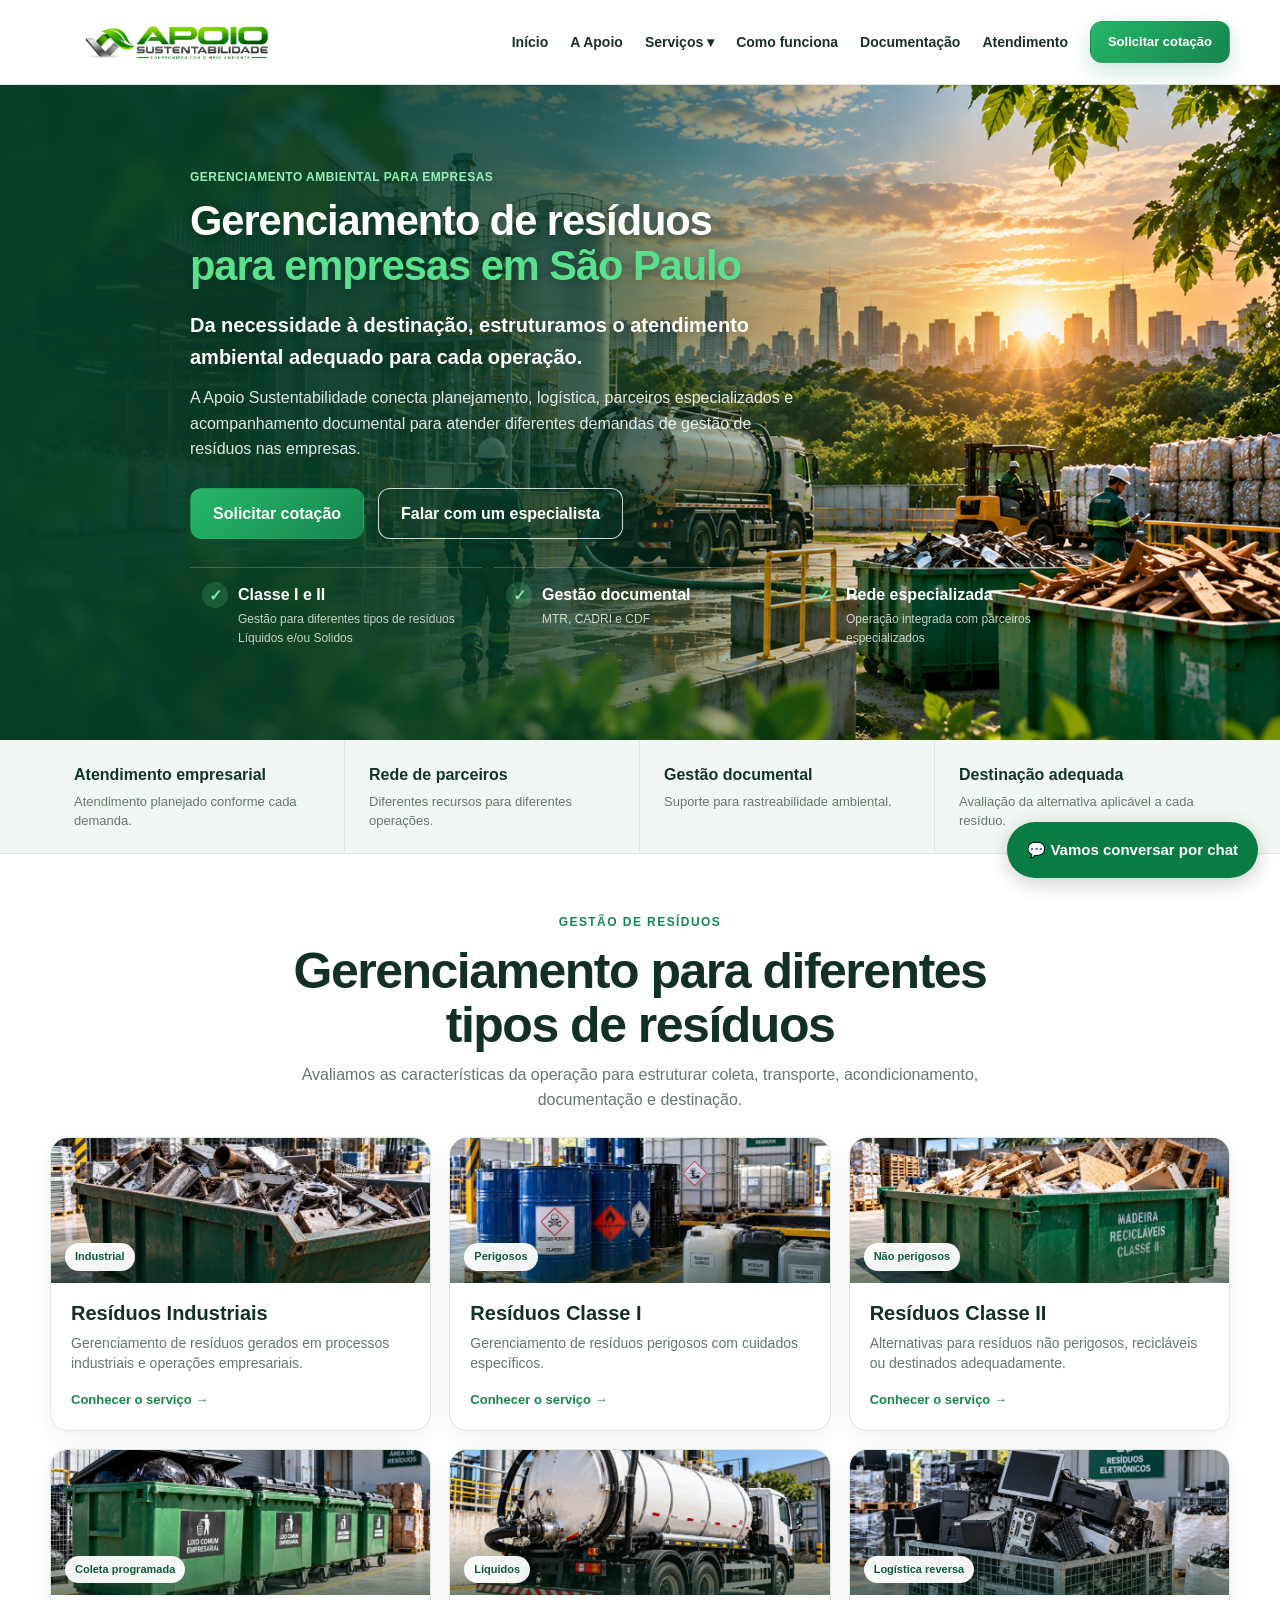
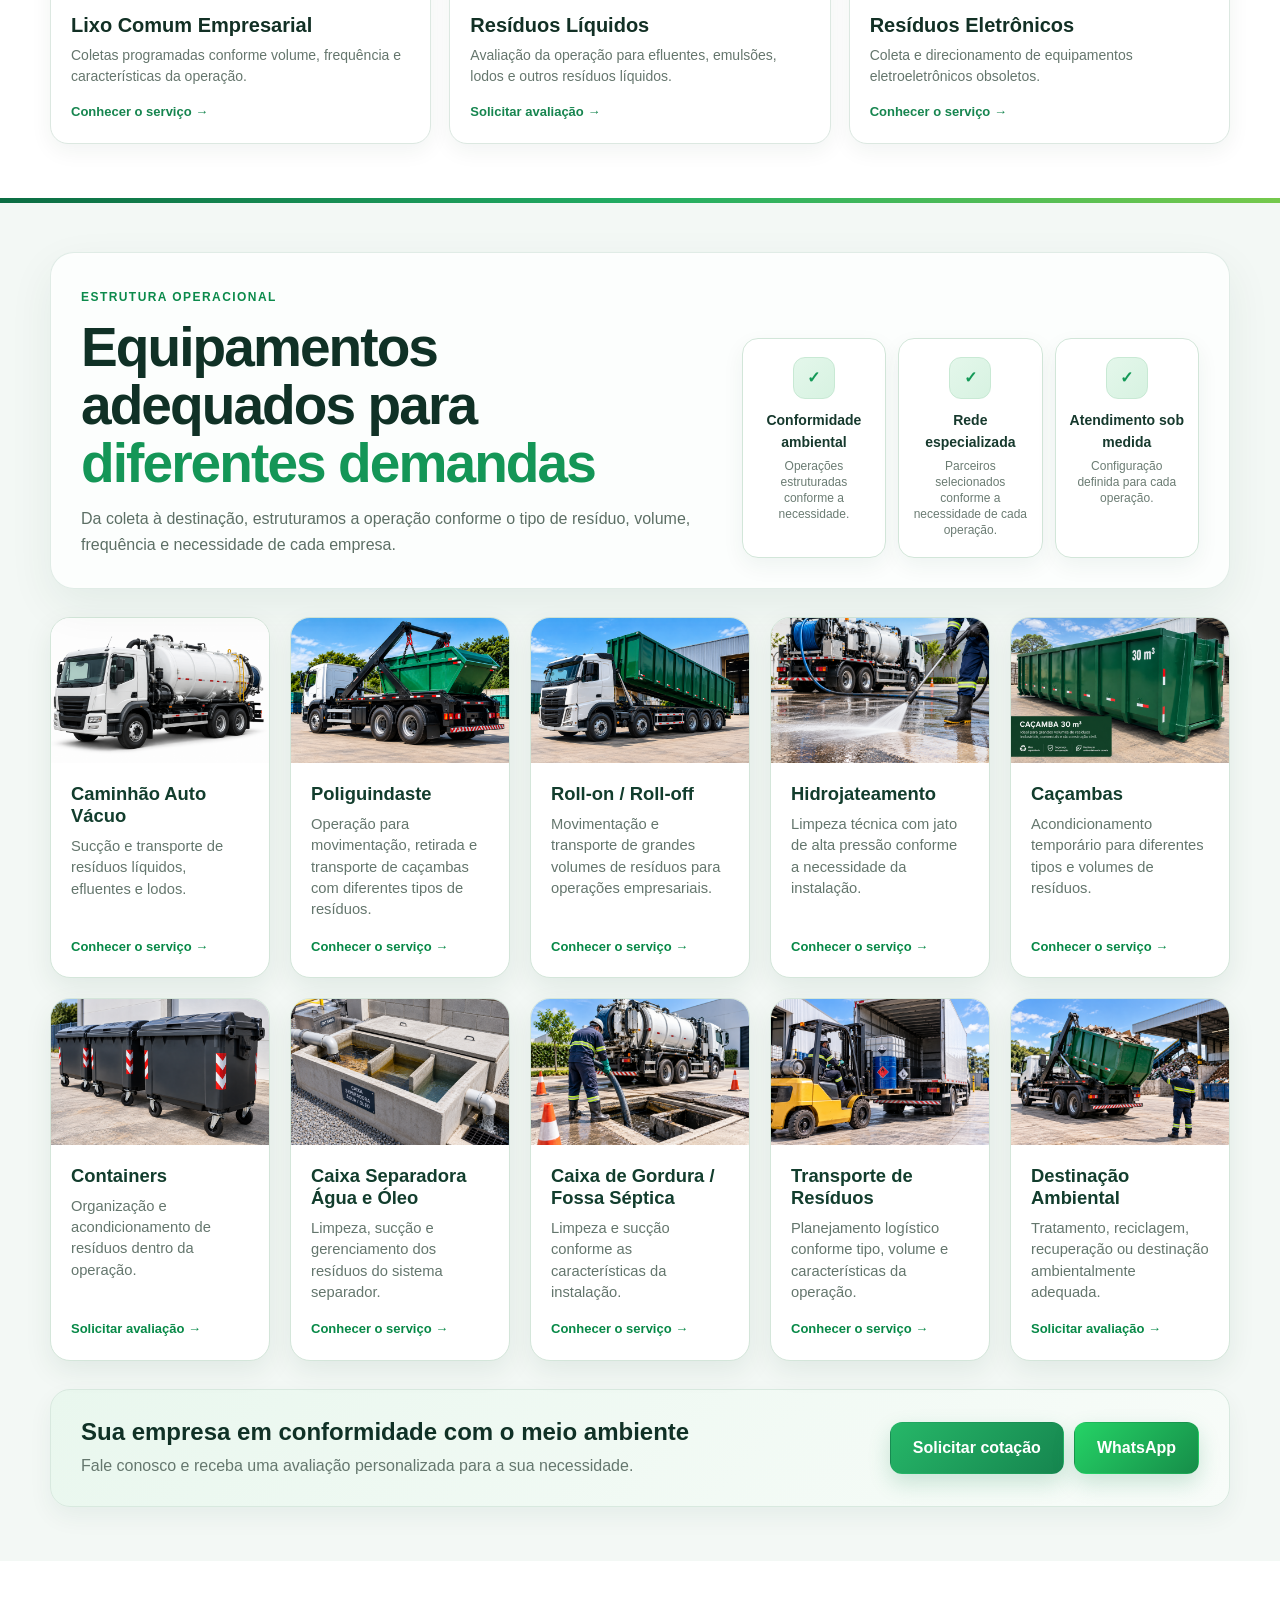
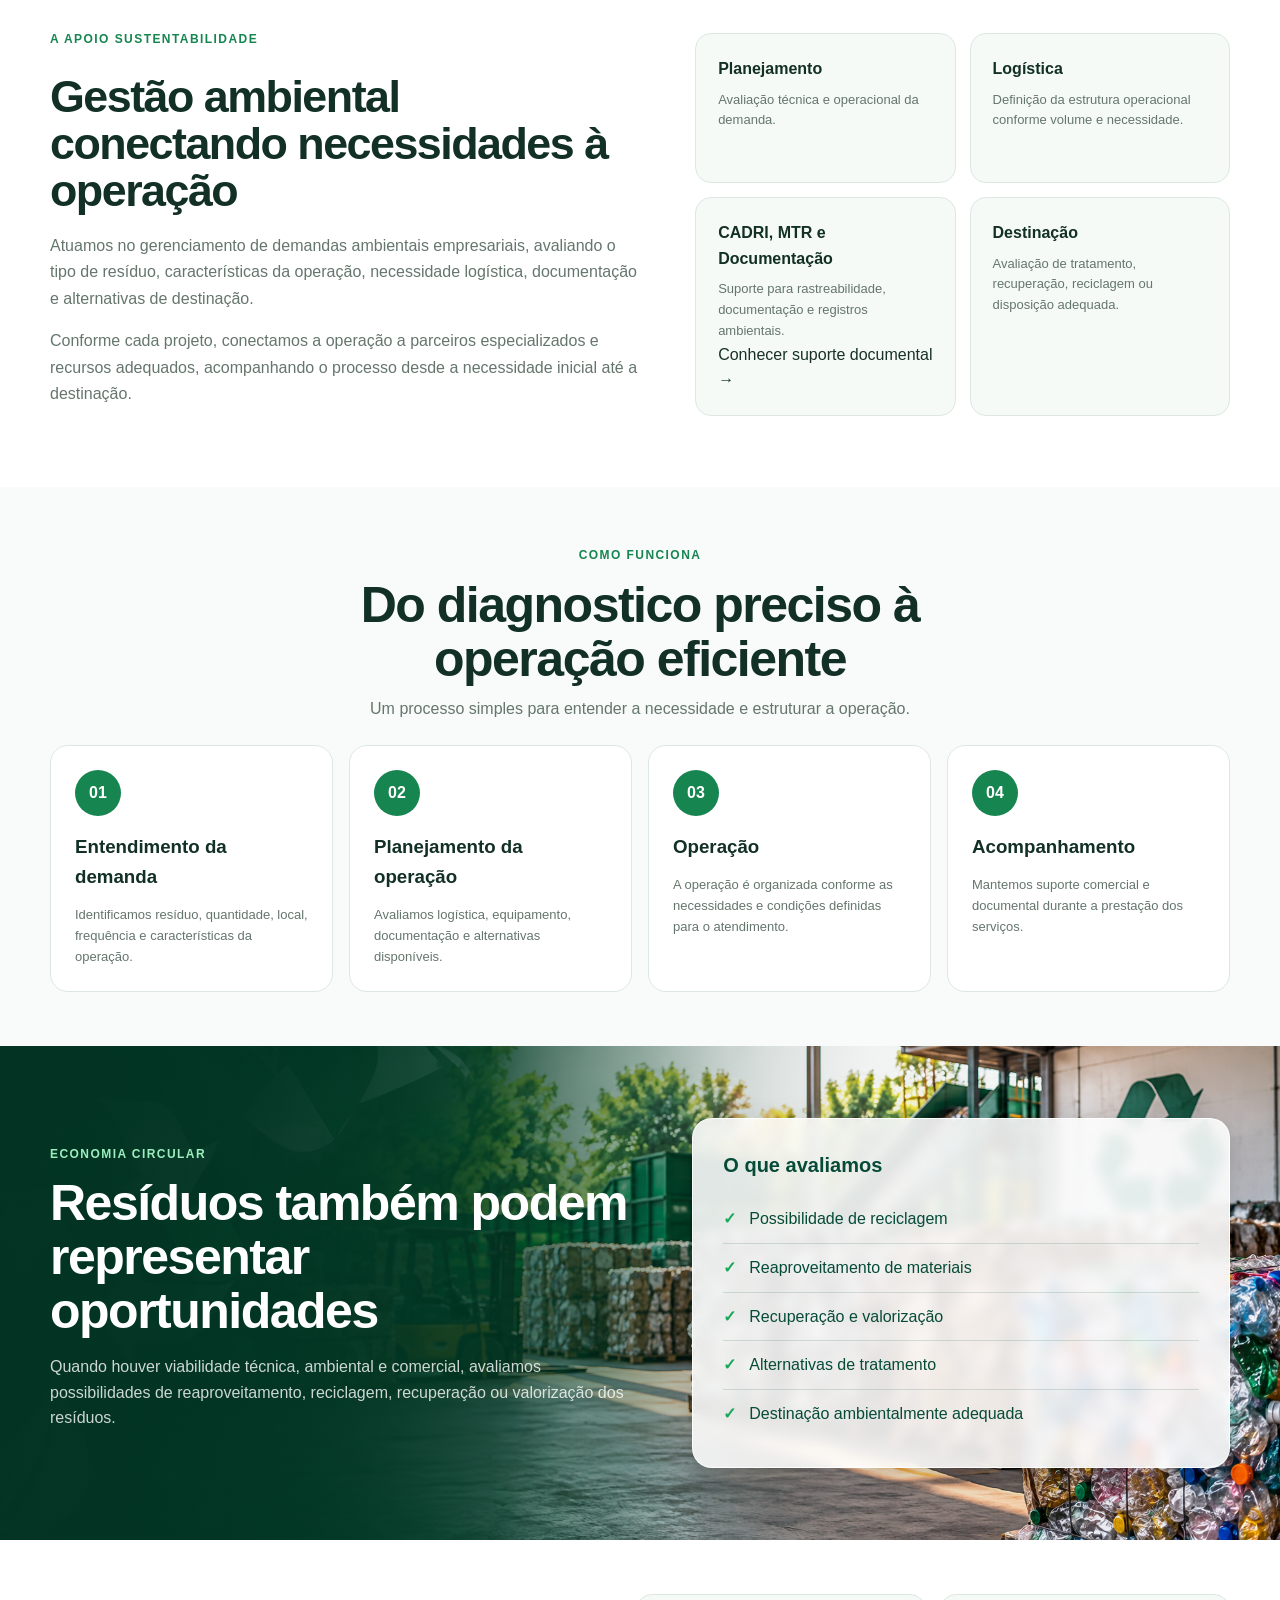
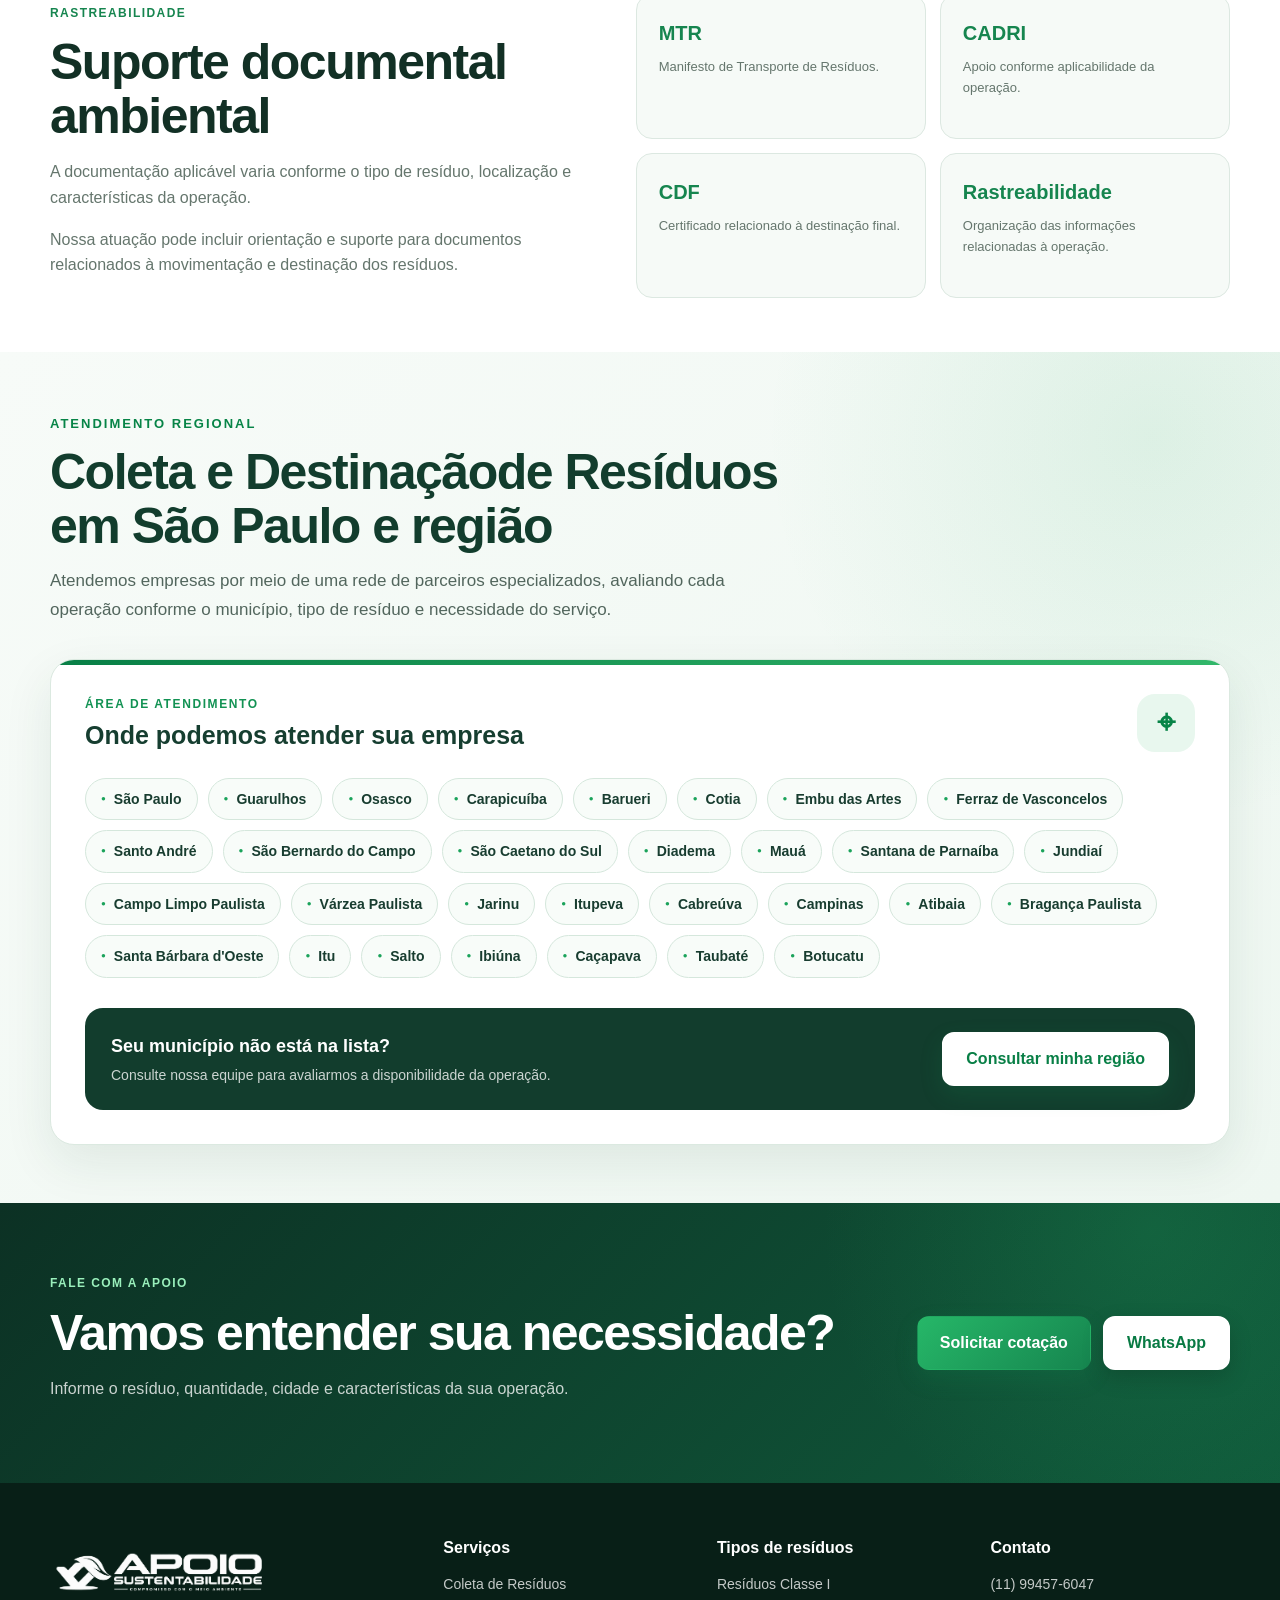
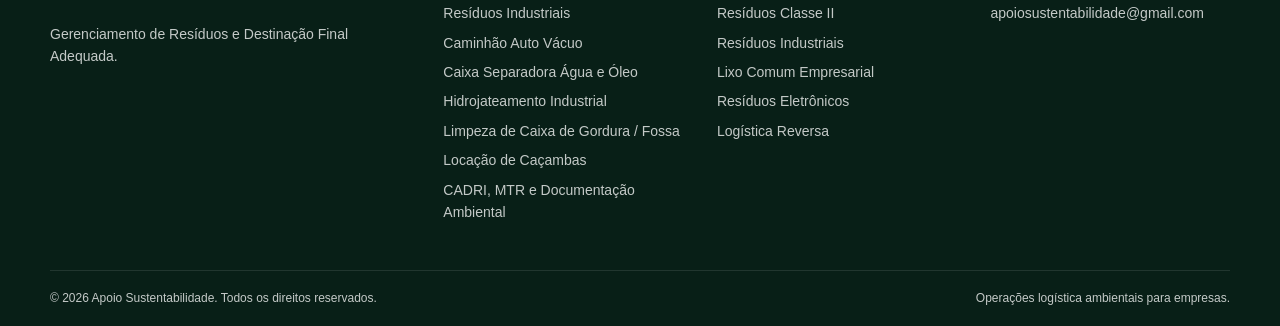
==== index.html @ 9ee4db84 "Update index.html" ====
<!DOCTYPE html>
<html lang="pt-BR">
<head>
  <meta charset="UTF-8">

  <meta
    name="viewport"
    content="width=device-width, initial-scale=1.0"
  >

  <title>
    Gerenciamento de Resíduos em São Paulo | Apoio Sustentabilidade
  </title>

 <meta
  name="description"
  content="Gerenciamento, coleta e transporte de resíduos para empresas em São Paulo e região, incluindo resíduos Classe I e II e serviços de gestão ambiental."
>

  <link
    rel="canonical"
    href="https://www.apoiosustentabilidade.com.br/"
  >

  <link
    rel="icon"
    type="image/svg+xml"
    href="favicon.svg"
  >

  <link
    rel="stylesheet"
    href="styles.css?v=20260921-2"
  >

  <script type="application/ld+json">
  {
    "@context": "https://schema.org",
    "@type": "ProfessionalService",
    "name": "Apoio Sustentabilidade",
    "url": "https://www.apoiosustentabilidade.com.br/",
    "logo": "https://www.apoiosustentabilidade.com.br/logo-apoio.png",
    "image": "https://www.apoiosustentabilidade.com.br/logo-apoio.png",
    "telephone": "+55-11-99457-6047",
    "email": "apoiosustentabilidade@gmail.com",
    "areaServed": [
      "São Paulo",
      "Guarulhos",
      "Osasco",
      "Carapicuíba",
      "Barueri",
      "Santo André",
      "São Bernardo do Campo",
      "São Caetano do Sul",
      "Diadema",
      "Mauá",
      "Jundiaí",
      "Campo Limpo Paulista",
      "Várzea Paulista"
    ],
    "description": "Serviços de gerenciamento de resíduos, coleta, transporte, tratamento, destinação e suporte documental ambiental para empresas."
  }
  </script>

</head>

<body id="top">

<header class="header">

  <div class="container nav-wrap">

    <a
      href="#top"
      class="brand"
      aria-label="Apoio Sustentabilidade"
    >
      <img
        src="logo-apoio.png"
        alt="Apoio Sustentabilidade"
        class="brand-logo"
      >
    </a>

    <button
      class="menu-toggle"
      type="button"
      aria-label="Abrir menu"
    >
      ☰
    </button>

    <nav class="nav">

      <a href="#top">
        Início
      </a>

      <a href="#apoio">
        A Apoio
      </a>

    <div class="nav-dropdown">
 <a href="javascript:void(0)" class="nav-dropdown-toggle">
  Serviços ▾
  </a>

  <div class="nav-dropdown-menu">
    <a href="coleta-de-residuos.html">Coleta de Resíduos</a>
    <a href="residuos-classe-1.html">Resíduos Classe I</a>
    <a href="residuos-classe-2.html">Resíduos Classe II</a>
    <a href="residuos-industriais.html">Resíduos Industriais</a>
    <a href="caminhao-auto-vacuo.html">Caminhão Auto Vácuo</a>
    <a href="hidrojateamento-industrial.html">Hidrojateamento</a>
    <a href="limpeza-caixa-separadora-agua-oleo.html">Caixa Separadora Água/Óleo</a>
    <a href="limpeza-caixa-gordura-fossa.html">Caixa de Gordura e Fossa Séptica</a>
    <a href="coleta-lixo-comum-empresas.html">Lixo Comum Empresarial</a>
    <a href="coleta-residuos-eletronicos.html">Resíduos Eletrônicos</a>
<a href="logistica-reversa-sp.html">Logística Reversa</a>
<a href="locacao-cacambas-residuos.html">Caçambas para Resíduos</a>
    <a href="cadri-mtr-documentacao-ambiental.html">CADRI, MTR e Documentação</a>
  </div>
</div>

      <a href="#como-funciona">
        Como funciona
      </a>

      <a href="#documentacao">
        Documentação
      </a>

      <a href="#atendimento">
        Atendimento
      </a>

      <a
       href="solicitar-cotacao.html"
        class="btn btn-sm"
      >
        Solicitar cotação
      </a>

    </nav>

  </div>

</header>


<!-- ======================================================
     HERO
     ====================================================== -->

<section class="hero hero-v2">

 <div class="container hero-grid hero-grid-full">

    <div class="hero-copy hero-copy-v2">

      <span class="eyebrow hero-eyebrow">
        Gerenciamento ambiental para empresas
      </span>

      <h1>
  Gerenciamento de resíduos
  <strong>
    para empresas em São Paulo
  </strong>
</h1>

      <p class="hero-lead">
        Da necessidade à destinação, estruturamos o atendimento
ambiental adequado para cada operação.
      </p>

      <p class="hero-description">
        A Apoio Sustentabilidade conecta planejamento,
logística, parceiros especializados e acompanhamento
documental para atender diferentes demandas de
gestão de resíduos nas empresas.
      </p>

      <div class="hero-actions">

        <a
          href="solicitar-cotacao.html"
          class="btn"
        >
          Solicitar cotação
        </a>

        <a
          href="https://wa.me/5511994576047"
          target="_blank"
          rel="noopener noreferrer"
          class="btn btn-outline"
        >
          Falar com um especialista
        </a>

      </div>

      <div class="hero-features">

        <div class="hero-feature">

          <span class="feature-icon">
            ✓
          </span>

          <div>
            <strong>
              Classe I e II
            </strong>

            <small>
              Gestão para diferentes tipos de resíduos Líquidos e/ou Solidos
            </small>
          </div>

        </div>

        <div class="hero-feature">

          <span class="feature-icon">
            ✓
          </span>

          <div>
            <strong>
              Gestão documental
            </strong>

            <small>
              MTR, CADRI e CDF
            </small>
          </div>

        </div>

        <div class="hero-feature">

          <span class="feature-icon">
            ✓
          </span>

          <div>
            <strong>
              Rede especializada
            </strong>

            <small>
              Operação integrada com parceiros especializados
            </small>
          </div>

        </div>

      </div>

    </div>

      
  </div>

</section>


<!-- ======================================================
     CONFIANÇA
     ====================================================== -->

<section class="trust-strip">

  <div class="container trust-grid">

    <div class="trust-item">

      <strong>
        Atendimento empresarial
      </strong>

      <span>
        Atendimento planejado conforme cada demanda.
      </span>

    </div>

    <div class="trust-item">

      <strong>
        Rede de parceiros
      </strong>

      <span>
        Diferentes recursos para diferentes operações.
      </span>

    </div>

    <div class="trust-item">

      <strong>
        Gestão documental
      </strong>

      <span>
        Suporte para rastreabilidade ambiental.
      </span>

    </div>

    <div class="trust-item">

      <strong>
        Destinação adequada
      </strong>

      <span>
        Avaliação da alternativa aplicável a cada resíduo.
      </span>

    </div>

  </div>

</section>


<!-- ======================================================
     SOLUÇÕES POR RESÍDUO
     ====================================================== -->

<section
  class="section"
  id="solucoes"
>

  <div class="container">

    <div class="section-heading section-heading-center">

      <span class="eyebrow">
        Gestão de resíduos
      </span>

      <h2>
        Gerenciamento para diferentes tipos de resíduos
      </h2>

      <p>
        Avaliamos as características da operação para
        estruturar coleta, transporte, acondicionamento,
        documentação e destinação.
      </p>

    </div>


    <div class="service-photo-grid">

      <a
        href="residuos-industriais.html"
        class="service-photo-card"
      >

        <div class="service-photo">

          <img
            src="img-residuos-industriais.png"
            alt="Gerenciamento de resíduos industriais"
            loading="lazy"
          >

          <span class="service-photo-tag">
            Industrial
          </span>

        </div>

        <div class="service-photo-content">

          <h3>
            Resíduos Industriais
          </h3>

          <p>
            Gerenciamento de resíduos gerados em processos
            industriais e operações empresariais.
          </p>

          <span class="card-link">
            Conhecer o serviço →
          </span>

        </div>

      </a>


      <a
        href="residuos-classe-1.html"
        class="service-photo-card"
      >

        <div class="service-photo">

          <img
            src="img-residuos-classe-1.png"
            alt="Resíduos Classe I"
            loading="lazy"
          >

          <span class="service-photo-tag">
            Perigosos
          </span>

        </div>

        <div class="service-photo-content">

          <h3>
            Resíduos Classe I
          </h3>

          <p>
            Gerenciamento de resíduos perigosos com cuidados específicos.
          </p>

          <span class="card-link">
            Conhecer o serviço →
          </span>

        </div>

      </a>


      <a
        href="residuos-classe-2.html"
        class="service-photo-card"
      >

        <div class="service-photo">

          <img
            src="img-residuos-classe-2.png"
            alt="Resíduos Classe II"
            loading="lazy"
          >

          <span class="service-photo-tag">
            Não perigosos
          </span>

        </div>

        <div class="service-photo-content">

          <h3>
            Resíduos Classe II
          </h3>

          <p>
            Alternativas para resíduos não perigosos,
            recicláveis ou destinados adequadamente.
          </p>

          <span class="card-link">
            Conhecer o serviço →
          </span>

        </div>

      </a>


      <a
        href="coleta-lixo-comum-empresas.html"
        class="service-photo-card"
      >

        <div class="service-photo">

          <img
            src="img-lixo-comum.png"
            alt="Coleta de lixo comum empresarial"
            loading="lazy"
          >

          <span class="service-photo-tag">
            Coleta programada
          </span>

        </div>

        <div class="service-photo-content">

          <h3>
            Lixo Comum Empresarial
          </h3>

          <p>
            Coletas programadas conforme volume,
            frequência e características da operação.
          </p>

          <span class="card-link">
            Conhecer o serviço →
          </span>

        </div>

      </a>


      <a
        href="caminhao-auto-vacuo.html"
        class="service-photo-card"
      >

        <div class="service-photo">

          <img
            src="img-residuos-liquidos.png"
            alt="Gerenciamento de resíduos líquidos"
            loading="lazy"
          >

          <span class="service-photo-tag">
            Líquidos
          </span>

        </div>

        <div class="service-photo-content">

          <h3>
            Resíduos Líquidos
          </h3>

          <p>
           Avaliação da operação para efluentes,
emulsões, lodos e outros resíduos líquidos.
          </p>

          <span class="card-link">
            Solicitar avaliação →
          </span>

        </div>

      </a>


      <a
        href="coleta-residuos-eletronicos.html"
        class="service-photo-card"
      >

        <div class="service-photo">

          <img
  src="img-residuos-eletronicos.png"
  alt="Coleta de resíduos eletrônicos"
  loading="lazy"
          >

          <span class="service-photo-tag">
            Logística reversa
          </span>

        </div>

        <div class="service-photo-content">

          <h3>
            Resíduos Eletrônicos
          </h3>

          <p>
            Coleta e direcionamento de equipamentos
            eletroeletrônicos obsoletos.
          </p>

          <span class="card-link">
            Conhecer o serviço →
          </span>

        </div>

      </a>

    </div>

  </div>

</section>


<!-- ======================================================
     EQUIPAMENTOS E SOLUÇÕES
     ====================================================== -->

<section
  class="section equipment-solutions"
  id="operacao"
>

  <div class="container">

    <div class="equipment-heading">

      <div>

        <span class="eyebrow">
          Estrutura operacional
        </span>

        <h2>
  Equipamentos adequados para
  <strong>
    diferentes demandas
  </strong>
</h2>

        <p>
          Da coleta à destinação, estruturamos a operação
          conforme o tipo de resíduo, volume, frequência
          e necessidade de cada empresa.
        </p>

      </div>


      <div class="equipment-benefits">

        <div class="equipment-benefit">

          <span>✓</span>

          <div>
            <strong>
              Conformidade ambiental
            </strong>

            <small>
              Operações estruturadas conforme a necessidade.
            </small>
          </div>

        </div>

        <div class="equipment-benefit">

          <span>✓</span>

          <div>
            <strong>
              Rede especializada
            </strong>

            <small>
              Parceiros selecionados conforme a necessidade de cada operação.
            </small>
          </div>

        </div>

        <div class="equipment-benefit">

          <span>✓</span>

          <div>
            <strong>
              Atendimento sob medida
            </strong>

            <small>
              Configuração definida para cada operação.
            </small>
          </div>

        </div>

      </div>

    </div>


    <div class="equipment-grid">


      <!-- AUTO VÁCUO -->

      <a
        href="caminhao-auto-vacuo.html"
        class="equipment-card"
      >

        <div class="equipment-image">

          <img
            src="img-auto-vacuo.png"
            alt="Caminhão auto vácuo"
            loading="lazy"
          >

        </div>

        <div class="equipment-content">

          <h3>
            Caminhão Auto Vácuo
          </h3>

          <p>
            Sucção e transporte de resíduos líquidos,
            efluentes e lodos.
          </p>

          <span>
            Conhecer o serviço →
          </span>

        </div>

      </a>

      <!-- POLIGUINDASTE -->

<a
  href="locacao-cacambas-residuos.html"
  class="equipment-card"
>
  <div class="equipment-image">

    <img
      src="img-poliguindaste.png"
      alt="Caminhão poliguindaste para transporte e movimentação de caçambas"
      loading="lazy"
    >

  </div>

  <div class="equipment-content">

    <h3>
      Poliguindaste
    </h3>

    <p>
      Operação para movimentação, retirada e transporte de caçambas com diferentes tipos de resíduos.
    </p>

    <span>
      Conhecer o serviço →
    </span>

  </div>

</a>


<!-- ROLL-ON / ROLL-OFF -->

<a
  href="locacao-cacambas-residuos.html"
  class="equipment-card"
>
  <div class="equipment-image">

    <img
      src="img-roll-on-roll-off.png"
      alt="Caminhão Roll-on Roll-off para transporte de grandes volumes de resíduos"
      loading="lazy"
    >

  </div>

  <div class="equipment-content">

    <h3>
      Roll-on / Roll-off
    </h3>

    <p>
      Movimentação e transporte de grandes volumes de resíduos para operações empresariais.
    </p>

    <span>
      Conhecer o serviço →
    </span>

  </div>

</a>


      <!-- HIDROJATEAMENTO -->

      <a
        href="hidrojateamento-industrial.html"
        class="equipment-card"
      >

        <div class="equipment-image">

          <img
            src="img-hidrojateamento.png"
            alt="Serviço de hidrojateamento industrial"
            loading="lazy"
          >

        </div>

        <div class="equipment-content">

          <h3>
            Hidrojateamento
          </h3>

          <p>
            Limpeza técnica com jato de alta pressão
            conforme a necessidade da instalação.
          </p>

          <span>
            Conhecer o serviço →
          </span>

        </div>

      </a>


      <!-- CAÇAMBAS -->

      <a
        href="locacao-cacambas-residuos.html"
        class="equipment-card"
      >

        <div class="equipment-image">

          <img
            src="img-cacamba-30m3.png"
            alt="Caçamba Roll-on Roll-off de 30 m³ para acondicionamento de resíduos"
            loading="lazy"
          >

        </div>

        <div class="equipment-content">

          <h3>
            Caçambas
          </h3>

          <p>
            Acondicionamento temporário para diferentes
            tipos e volumes de resíduos.
          </p>

          <span>
            Conhecer o serviço →
          </span>

        </div>

      </a>


      <!-- CONTAINERS -->

      <a
        href="coleta-lixo-comum-empresas.html"
        class="equipment-card"
      >

        <div class="equipment-image">

          <img
            src="img-containers.png"
            alt="Containers para resíduos empresariais"
            loading="lazy"
          >

        </div>

        <div class="equipment-content">

          <h3>
            Containers
          </h3>

          <p>
            Organização e acondicionamento de resíduos
            dentro da operação.
          </p>

          <span>
            Solicitar avaliação →
          </span>

        </div>

      </a>


      <!-- CAIXA SEPARADORA -->

      <a
        href="limpeza-caixa-separadora-agua-oleo.html"
        class="equipment-card"
      >

        <div class="equipment-image">

          <img
            src="img-caixa-separadora.png"
            alt="Caixa separadora de água e óleo"
            loading="lazy"
          >

        </div>

        <div class="equipment-content">

          <h3>
            Caixa Separadora Água e Óleo
          </h3>

          <p>
            Limpeza, sucção e gerenciamento dos resíduos
            do sistema separador.
          </p>

          <span>
            Conhecer o serviço →
          </span>

        </div>

      </a>


      <!-- CAIXA DE GORDURA -->

      <a
        href="limpeza-caixa-gordura-fossa.html"
        class="equipment-card"
      >

        <div class="equipment-image">

          <img
            src="img-caixa-gordura.png"
            alt="Limpeza de caixa de gordura"
            loading="lazy"
          >

        </div>

        <div class="equipment-content">

          <h3>
            Caixa de Gordura / Fossa Séptica
          </h3>

          <p>
            Limpeza e sucção conforme as características
            da instalação.
          </p>

          <span>
            Conhecer o serviço →
          </span>

        </div>

      </a>


      <!-- TRANSPORTE -->

      <a
        href="coleta-de-residuos.html"
        class="equipment-card"
      >

        <div class="equipment-image">

          <img
            src="img-transporte-residuos.png?v=20260916-1"
            alt="Transporte de resíduos"
            loading="lazy"
          >

        </div>

        <div class="equipment-content">

          <h3>
            Transporte de Resíduos
          </h3>

          <p>
            Planejamento logístico conforme tipo,
            volume e características da operação.
          </p>

          <span>
            Conhecer o serviço →
          </span>

        </div>

      </a>


      <!-- DESTINAÇÃO -->

      <a
        href="cadri-mtr-documentacao-ambiental.html"
        class="equipment-card"
      >

        <div class="equipment-image">

          <img
            src="img-destinacao-ambiental.png?v=20260916-1"
            alt="Destinação ambiental de resíduos"
            loading="lazy"
          >

        </div>

        <div class="equipment-content">

          <h3>
            Destinação Ambiental
          </h3>

          <p>
            Tratamento, reciclagem, recuperação ou
            destinação ambientalmente adequada.
          </p>

          <span>
            Solicitar avaliação →
          </span>

        </div>

      </a>

    </div>


    <div class="equipment-cta">

      <div>

        <strong>
          Sua empresa em conformidade com o meio ambiente
        </strong>

        <p>
          Fale conosco e receba uma avaliação personalizada
          para a sua necessidade.
        </p>

      </div>

      <div class="equipment-cta-actions">

        <a
         href="solicitar-cotacao.html"
          class="btn"
        >
          Solicitar cotação
        </a>

        <a
          href="https://wa.me/5511994576047"
          target="_blank"
          rel="noopener noreferrer"
          class="btn btn-whatsapp"
        >
          WhatsApp
        </a>

      </div>

    </div>

  </div>

</section>


<!-- ======================================================
     A APOIO
     ====================================================== -->

<section
  class="section"
  id="apoio"
>

  <div class="container about-grid">

    <div class="about-content">

      <span class="eyebrow">
        A Apoio Sustentabilidade
      </span>

      <h2>
        Gestão ambiental conectando necessidades à operação
      </h2>

      <p>
        Atuamos no gerenciamento de demandas ambientais
        empresariais, avaliando o tipo de resíduo,
        características da operação, necessidade logística,
        documentação e alternativas de destinação.
      </p>

      <p>
        Conforme cada projeto, conectamos a operação a parceiros especializados e recursos adequados, acompanhando o processo desde a necessidade inicial até a destinação.
      </p>

    </div>


    <div class="about-panel">

      <div class="about-highlight">

        <strong>
          Planejamento
        </strong>

        <span>
          Avaliação técnica e operacional da demanda.
        </span>

      </div>

      <div class="about-highlight">

        <strong>
          Logística
        </strong>

        <span>
          Definição da estrutura operacional conforme volume e necessidade.
        </span>

      </div>

    <div class="about-highlight">
  <strong>
    CADRI, MTR e Documentação
  </strong>

  <span>
    Suporte para rastreabilidade, documentação e registros ambientais.
  </span>

  <a href="cadri-mtr-documentacao-ambiental.html">
    Conhecer suporte documental →
  </a>
</div>

      <div class="about-highlight">

        <strong>
          Destinação
        </strong>

        <span>
          Avaliação de tratamento, recuperação, reciclagem
          ou disposição adequada.
        </span>

      </div>

    </div>

  </div>

</section>


<!-- ======================================================
     COMO FUNCIONA
     ====================================================== -->

<section
  class="section process-section"
  id="como-funciona"
>

  <div class="container">

    <div class="section-heading section-heading-center">

      <span class="eyebrow">
        Como funciona
      </span>

      <h2>
        Do diagnostico preciso à operação eficiente
      </h2>

      <p>
        Um processo simples para entender a necessidade
        e estruturar a operação.
      </p>

    </div>


    <div class="process-grid">

      <div class="process-card">

        <span>
          01
        </span>

        <h3>
          Entendimento da demanda
        </h3>

        <p>
          Identificamos resíduo, quantidade, local,
          frequência e características da operação.
        </p>

      </div>

      <div class="process-card">

        <span>
          02
        </span>

        <h3>
          Planejamento da operação
        </h3>

        <p>
          Avaliamos logística, equipamento, documentação
          e alternativas disponíveis.
        </p>

      </div>

      <div class="process-card">

        <span>
          03
        </span>

        <h3>
          Operação
        </h3>

        <p>
          A operação é organizada conforme as necessidades
e condições definidas para o atendimento.
        </p>

      </div>

      <div class="process-card">

        <span>
          04
        </span>

        <h3>
          Acompanhamento
        </h3>

        <p>
          Mantemos suporte comercial e documental durante
          a prestação dos serviços.
        </p>

      </div>

    </div>

  </div>

</section>


<!-- ======================================================
     VALORIZAÇÃO
     ====================================================== -->

<section class="section-dark circular-section">

  <div class="container value-grid">

    <div class="value-content">

      <span class="eyebrow light">
        Economia circular
      </span>

      <h2>
        Resíduos também podem representar oportunidades
      </h2>

      <p>
        Quando houver viabilidade técnica, ambiental
        e comercial, avaliamos possibilidades de
        reaproveitamento, reciclagem, recuperação
        ou valorização dos resíduos.
      </p>

    </div>


    <div class="value-panel">

      <strong>
        O que avaliamos
      </strong>

      <ul class="check-list">

        <li>
          Possibilidade de reciclagem
        </li>

        <li>
          Reaproveitamento de materiais
        </li>

        <li>
          Recuperação e valorização
        </li>

        <li>
          Alternativas de tratamento
        </li>

        <li>
          Destinação ambientalmente adequada
        </li>

      </ul>

    </div>

  </div>

</section>


<!-- ======================================================
     DOCUMENTAÇÃO
     ====================================================== -->

<section
  class="section documentation-section"
  id="documentacao"
>

  <div class="container documentation-grid">

    <div>

      <span class="eyebrow">
        Rastreabilidade
      </span>

      <h2>
        Suporte documental ambiental
      </h2>

      <p>
        A documentação aplicável varia conforme o tipo
        de resíduo, localização e características
        da operação.
      </p>

      <p>
        Nossa atuação pode incluir orientação e suporte
        para documentos relacionados à movimentação
        e destinação dos resíduos.
      </p>

    </div>


    <div class="document-grid">

      <div class="document-card">

        <strong>
          MTR
        </strong>

        <span>
          Manifesto de Transporte de Resíduos.
        </span>

      </div>

      <div class="document-card">

        <strong>
          CADRI
        </strong>

        <span>
          Apoio conforme aplicabilidade da operação.
        </span>

      </div>

      <div class="document-card">

        <strong>
          CDF
        </strong>

        <span>
          Certificado relacionado à destinação final.
        </span>

      </div>

      <div class="document-card">

        <strong>
          Rastreabilidade
        </strong>

        <span>
          Organização das informações relacionadas
          à operação.
        </span>

      </div>

    </div>

  </div>

</section>


<!-- ======================================================
     REGIÕES
     ====================================================== -->

<section class="section regions-section regions-premium">
  <div class="container">

    <div class="regions-header">
      <span class="eyebrow">ATENDIMENTO REGIONAL</span>

      <h2>Coleta e Destinaçãode Resíduos em São Paulo e região</h2>

      <p>
        Atendemos empresas por meio de uma rede de parceiros especializados,
        avaliando cada operação conforme o município, tipo de resíduo e
        necessidade do serviço.
      </p>
    </div>

    <div class="regions-card">

      <div class="regions-card-top">
        <div>
          <span class="regions-label">ÁREA DE ATENDIMENTO</span>
          <h3>Onde podemos atender sua empresa</h3>
        </div>

        <div class="regions-icon" aria-hidden="true">⌖</div>
      </div>

      <div class="regions-list">
        <span>São Paulo</span>
        <span>Guarulhos</span>
        <span>Osasco</span>
        <span>Carapicuíba</span>
        <span>Barueri</span>
        <span>Cotia</span>
        <span>Embu das Artes</span>
        <span>Ferraz de Vasconcelos</span>

        <span>Santo André</span>
        <span>São Bernardo do Campo</span>
        <span>São Caetano do Sul</span>
        <span>Diadema</span>
        <span>Mauá</span>
        <span>Santana de Parnaíba</span>

        <span>Jundiaí</span>
        <span>Campo Limpo Paulista</span>
        <span>Várzea Paulista</span>
        <span>Jarinu</span>
        <span>Itupeva</span>
        <span>Cabreúva</span>

        <span>Campinas</span>
        <span>Atibaia</span>
        <span>Bragança Paulista</span>
        <span>Santa Bárbara d'Oeste</span>

        <span>Itu</span>
        <span>Salto</span>
        <span>Ibiúna</span>

        <span>Caçapava</span>
        <span>Taubaté</span>
        <span>Botucatu</span>
      </div>

      <div class="regions-action">
        <div>
          <strong>Seu município não está na lista?</strong>
          <p>Consulte nossa equipe para avaliarmos a disponibilidade da operação.</p>
        </div>

        <a
          class="btn btn-primary"
          href="https://wa.me/5511994576047?text=Ol%C3%A1%2C%20gostaria%20de%20consultar%20atendimento%20na%20minha%20regi%C3%A3o."
          target="_blank"
          rel="noopener"
        >
          Consultar minha região
        </a>
      </div>

    </div>

  </div>
</section>

<!-- ======================================================
     CTA FINAL
     ====================================================== -->

<section
  class="final-cta"
  id="atendimento"
>

  <div class="container final-cta-box">

    <div>

      <span class="eyebrow light">
        Fale com a Apoio
      </span>

      <h2>
        Vamos entender sua necessidade?
      </h2>

      <p>
        Informe o resíduo, quantidade, cidade e
        características da sua operação.
      </p>

    </div>


    <div class="final-cta-actions">

      <a
        href="solicitar-cotacao.html"
        class="btn"
      >
        Solicitar cotação
      </a>

      <a
        href="https://wa.me/5511994576047"
        target="_blank"
        rel="noopener noreferrer"
        class="btn btn-outline"
      >
        WhatsApp
      </a>

    </div>

  </div>

</section>


<!-- ======================================================
     FOOTER
     ====================================================== -->

<footer class="footer">

  <div class="container footer-grid">

    <div>

      <img
        src="logo-apoio.png"
        alt="Apoio Sustentabilidade"
        class="footer-logo"
      >

      <p>
        Gerenciamento de Resíduos e Destinação Final Adequada.
      </p>

    </div>


    <div>

      <strong>
        Serviços
      </strong>

      <a href="coleta-de-residuos.html">
        Coleta de Resíduos
      </a>

      <a href="residuos-industriais.html">
        Resíduos Industriais
      </a>

      <a href="caminhao-auto-vacuo.html">
        Caminhão Auto Vácuo
      </a>

      <a href="limpeza-caixa-separadora-agua-oleo.html">
        Caixa Separadora Água e Óleo
      </a>

        <a href="hidrojateamento-industrial.html">
  Hidrojateamento Industrial
</a>

<a href="limpeza-caixa-gordura-fossa.html">
  Limpeza de Caixa de Gordura / Fossa
</a>

<a href="locacao-cacambas-residuos.html">
  Locação de Caçambas
</a>

<a href="cadri-mtr-documentacao-ambiental.html">
  CADRI, MTR e Documentação Ambiental
</a>  
      
    </div>


    <div>

      <strong>
  Tipos de resíduos
</strong>

<a href="residuos-classe-1.html">
  Resíduos Classe I
  </a>

<a href="residuos-classe-2.html">
  Resíduos Classe II
</a>

<a href="residuos-industriais.html">
  Resíduos Industriais
</a>

<a href="coleta-lixo-comum-empresas.html">
  Lixo Comum Empresarial
</a>

<a href="coleta-residuos-eletronicos.html">
  Resíduos Eletrônicos
</a>

      <a href="logistica-reversa-sp.html">
  Logística Reversa
</a>


   </div>

<div>

      <strong>
        Contato
      </strong>

      <a href="tel:+5511994576047">
        (11) 99457-6047
      </a>

      <a href="mailto:apoiosustentabilidade@gmail.com">
        apoiosustentabilidade@gmail.com
      </a>

    </div>

  </div>


  <div class="container footer-bottom">

    <span>
      © <span id="ano"></span> Apoio Sustentabilidade.
      Todos os direitos reservados.
    </span>

    <span>
      Operações logística ambientais para empresas.
    </span>

  </div>

</footer>


<!-- CHAT APOIO SUSTENTABILIDADE -->
<style>
 #apoio-chat-button {
  position: fixed;
  right: 22px;
  bottom: 22px;
  z-index: 9998;
  width: auto;
  max-width: calc(100vw - 44px);
  height: 56px;
  padding: 0 20px;
  border: 0;
  border-radius: 30px;
  background: #087c42;
  color: white;
  font-size: 15px;
  font-weight: 700;
  font-family: Arial, sans-serif;
  white-space: nowrap;
  cursor: pointer;
  box-shadow: 0 5px 20px #0003;
}

  #apoio-chat-panel {
    position: fixed;
    right: 22px;
    bottom: 98px;
    z-index: 9999;
    width: min(360px, calc(100vw - 32px));
    height: min(490px, calc(100dvh - 120px));
    display: none;
    flex-direction: column;
    overflow: hidden;
    border-radius: 18px;
    background: white;
    box-shadow: 0 8px 35px #0004;
    font-family: Arial, sans-serif;
  }

  #apoio-chat-panel.open { display: flex; }

  .apoio-chat-header {
    background: #07552b;
    color: white;
    padding: 17px;
    display: flex;
    justify-content: space-between;
    align-items: center;
  }

  .apoio-chat-header button {
    border: 0;
    background: transparent;
    color: white;
    font-size: 24px;
    cursor: pointer;
  }

  .apoio-chat-content {
    flex: 1;
    overflow-y: auto;
    padding: 16px;
    background: #f3f8f5;
  }

  .apoio-chat-message {
    padding: 12px;
    border-radius: 12px;
    background: white;
    color: #183c2a;
    margin-bottom: 15px;
    line-height: 1.5;
    font-size: 14px;
  }

  .apoio-chat-content label {
    display: block;
    margin: 12px 0 5px;
    font-size: 13px;
    font-weight: bold;
    color: #183c2a;
  }

  .apoio-chat-content input,
  .apoio-chat-content select,
  .apoio-chat-content textarea {
    width: 100%;
    box-sizing: border-box;
    padding: 11px;
    border: 1px solid #cbd9d0;
    border-radius: 8px;
    background: white;
    color: #183c2a;
    font: inherit;
    font-size: 14px;
  }

  .apoio-chat-content textarea {
    min-height: 75px;
    resize: vertical;
  }

  .apoio-chat-submit {
    width: 100%;
    margin-top: 15px;
    padding: 13px;
    background: #087c42;
    color: white;
    border: 0;
    border-radius: 9px;
    font-weight: bold;
    cursor: pointer;
  }

  @media (max-width: 480px) {
    #apoio-chat-panel {
      right: 16px;
      bottom: 90px;
    }
    #apoio-chat-button {
      right: 16px;
      bottom: 16px;
    }
  }
</style>

<button id="apoio-chat-button"
        type="button"
        aria-label="Abrir atendimento"
        aria-expanded="false"
        aria-controls="apoio-chat-panel">💬 Vamos conversar por chat</button>

<section id="apoio-chat-panel"
         role="dialog"
         aria-label="Atendimento Apoio Sustentabilidade">
  <div class="apoio-chat-header">
    <div>
      <strong>Apoio Sustentabilidade</strong>
      <div style="font-size:12px;margin-top:4px">
        Atendimento comercial
      </div>
    </div>
    <button type="button" id="apoio-chat-close"
            aria-label="Fechar atendimento">×</button>
  </div>

  <div class="apoio-chat-content">
    <div class="apoio-chat-message">
      Olá! Bem-vindo à Apoio Sustentabilidade.
      Como podemos ajudar sua empresa?
    </div>

    <form id="apoio-chat-form">
      <label for="apoio-chat-nome">Seu nome *</label>
      <input id="apoio-chat-nome" required>

      <label for="apoio-chat-empresa">Empresa *</label>
      <input id="apoio-chat-empresa" required>

      <label for="apoio-chat-servico">Serviço desejado *</label>
      <select id="apoio-chat-servico" required>
        <option value="">Selecione um serviço</option>
        <option>Coleta e transporte de resíduos</option>
        <option>Resíduos Classe I</option>
        <option>Resíduos Classe II</option>
        <option>Caminhão Auto Vácuo</option>
        <option>Hidrojateamento</option>
        <option>Caçambas e containers</option>
        <option>Limpeza de caixas separadoras</option>
        <option>Resíduos eletrônicos</option>
        <option>MTR, CADRI e documentação</option>
        <option>Outros serviços</option>
      </select>

      <label for="apoio-chat-mensagem">Sua necessidade *</label>
      <textarea id="apoio-chat-mensagem"
                required
                placeholder="Descreva o serviço e o município"></textarea>

      <button class="apoio-chat-submit" type="submit">
        Enviar pelo WhatsApp
      </button>
    </form>
  </div>
</section>

<script>
(function () {
  const button = document.getElementById("apoio-chat-button");
  const panel = document.getElementById("apoio-chat-panel");
  const close = document.getElementById("apoio-chat-close");
  const form = document.getElementById("apoio-chat-form");

  function toggleChat(open) {
    panel.classList.toggle("open", open);
    button.setAttribute("aria-expanded", String(open));
    if (open) {
      document.getElementById("apoio-chat-nome").focus();
    } else {
      button.focus();
    }
  }

  button.addEventListener("click", function () {
    toggleChat(!panel.classList.contains("open"));
  });

  close.addEventListener("click", function () {
    toggleChat(false);
  });

  document.addEventListener("keydown", function (event) {
    if (event.key === "Escape" && panel.classList.contains("open")) {
      toggleChat(false);
    }
  });

  form.addEventListener("submit", function (event) {
    event.preventDefault();

    if (!form.reportValidity()) return;

    const nome = document.getElementById("apoio-chat-nome").value.trim();
    const empresa = document.getElementById("apoio-chat-empresa").value.trim();
    const servico = document.getElementById("apoio-chat-servico").value;
    const mensagem = document.getElementById("apoio-chat-mensagem").value.trim();

    const texto =
      "Olá, Apoio Sustentabilidade! Solicito atendimento.\n\n" +
      "Nome: " + nome + "\n" +
      "Empresa: " + empresa + "\n" +
      "Serviço: " + servico + "\n" +
      "Necessidade: " + mensagem;

    window.open(
      "https://wa.me/5511994576047?text=" + encodeURIComponent(texto),
      "_blank",
      "noopener,noreferrer"
    );
  });
})();
</script>
<!-- FIM DO CHAT APOIO SUSTENTABILIDADE -->


<script src="script.js?v=20260909-1"></script>

</body>
</html>
---- styles.css ----
:root {
  --green: #16854f;
  --green-light: #26b768;
  --green-dark: #0c5b38;
  --green-soft: #eaf6ef;

  --dark: #102d22;
  --dark-2: #174635;

  --text: #173126;
  --muted: #65766d;
  --line: #dce8e1;

  --light: #f6faf7;
  --white: #ffffff;

  --shadow-sm: 0 8px 22px rgba(15, 53, 39, 0.08);
  --shadow-md: 0 16px 38px rgba(15, 53, 39, 0.12);
  --shadow-lg: 0 24px 60px rgba(15, 53, 39, 0.16);

  --radius: 18px;
}


/* =========================================================
   RESET
   ========================================================= */

* {
  box-sizing: border-box;
}

html {
  scroll-behavior: smooth;
  scroll-padding-top: 90px;
}

body {
  margin: 0;
  font-family: "Inter", Arial, sans-serif;
  color: var(--text);
  background: var(--white);
  line-height: 1.6;
}

img {
  display: block;
  max-width: 100%;
}

a {
  color: inherit;
  text-decoration: none;
}

button,
input,
select,
textarea {
  font: inherit;
}

.container {
  width: min(1180px, calc(100% - 32px));
  margin-inline: auto;
}


/* =========================================================
   CABEÇALHO
   ========================================================= */

.header {
  position: sticky;
  top: 0;
  z-index: 1000;
  background: rgba(255, 255, 255, 0.98);
  border-bottom: 1px solid var(--line);
  backdrop-filter: blur(10px);
}

.nav-wrap {
  min-height: 84px;
  display: flex;
  align-items: center;
  justify-content: space-between;
  flex-wrap: nowrap;
  gap: 14px;
}

.brand {
  display: flex;
  align-items: center;
  flex: 0 0 auto;
}

.brand-logo {
  width: 255px;
  max-height: 65px;
  object-fit: contain;
}

.nav {
  display: flex;
  align-items: center;
  gap: 22px;
  margin-left: auto;
  font-size: 14px;
  font-weight: 700;
}

.nav > a:not(.btn) {
  position: relative;
  padding: 30px 0;
}

.nav > a:not(.btn)::after {
  content: "";
  position: absolute;
  left: 0;
  bottom: 21px;
  width: 0;
  height: 2px;
  background: var(--green);
  transition: width 0.2s ease;
}

.nav > a:not(.btn):hover::after {
  width: 100%;
}

.menu-toggle {
  display: none;
  padding: 4px;
  border: 0;
  background: transparent;
  color: var(--dark);
  font-size: 28px;
  cursor: pointer;
}


/* =========================================================
   BOTÕES
   ========================================================= */

.btn {
  display: inline-flex;
  align-items: center;
  justify-content: center;

  min-height: 48px;
  padding: 12px 22px;

  border: 1px solid transparent;
  border-radius: 12px;

  background: linear-gradient(
    135deg,
    var(--green-light),
    var(--green)
  );

  color: var(--white);
  font-weight: 800;

  cursor: pointer;

  box-shadow: 0 9px 22px rgba(22, 133, 79, 0.2);

  transition:
    transform 0.2s ease,
    box-shadow 0.2s ease;
}

.btn:hover {
  transform: translateY(-2px);
  box-shadow: 0 14px 30px rgba(22, 133, 79, 0.27);
}

.btn-sm {
  min-height: 42px;
  padding: 10px 17px;
  font-size: 13px;
}

.btn-outline {
  background: transparent;
  color: var(--green);
  border-color: var(--green);
  box-shadow: none;
}

.btn-whatsapp {
  background: linear-gradient(135deg, #25d366, #168d49);
}

.btn-email {
  background: linear-gradient(135deg, #2879b7, #155b91);
}


/* =========================================================
   TEXTOS DE DESTAQUE
   ========================================================= */

.eyebrow {
  display: inline-block;
  margin-bottom: 12px;

  color: var(--green);

  font-size: 12px;
  font-weight: 800;
  letter-spacing: 0.12em;
  text-transform: uppercase;
}

.eyebrow.light {
  color: #9af0bc;
}


/* =========================================================
   HERO PADRÃO - PÁGINAS INTERNAS
   ========================================================= */

.hero {
  position: relative;
  overflow: hidden;

 padding: 24px 0;

  background:
    radial-gradient(
      circle at 84% 18%,
      rgba(38, 183, 104, 0.18),
      transparent 30%
    ),
    linear-gradient(
      125deg,
      #092c20 0%,
      #10563b 100%
    );

  color: var(--white);
}

.hero-grid {
  position: relative;
  z-index: 2;

  display: grid;
  grid-template-columns: 1.08fr 0.92fr;

  gap: 42px;
  align-items: start;
}

.hero-copy {
  max-width: 700px;
}

.hero h1 {
  margin: 0;

  font-size: clamp(42px, 4.8vw, 64px);
  font-weight: 800;
  line-height: 1.03;
  letter-spacing: -0.04em;

  color: var(--white);
}

.hero h1 strong {
  display: block;
  color: #79e6a3;
}

.hero-lead {
  margin: 20px 0 0;

  font-size: 20px;
  font-weight: 600;

  color: rgba(255, 255, 255, 0.95);
}

.hero-description {
  margin: 12px 0 0;
  color: rgba(255, 255, 255, 0.78);
}

.hero-actions {
  display: flex;
  flex-wrap: wrap;
  gap: 14px;

  margin-top: 26px;
}

.hero .btn-outline {
  color: var(--white);
  border-color: rgba(255, 255, 255, 0.76);
}

.hero-features {
  display: grid;
  grid-template-columns: repeat(3, 1fr);

  gap: 12px;

  margin-top: 28px;
}

.hero-feature {
  display: flex;
  gap: 10px;

  padding: 14px 12px;

  border-top: 1px solid rgba(255, 255, 255, 0.16);
}

.hero-feature strong,
.hero-feature small {
  display: block;
}

.hero-feature strong {
  color: var(--white);
}

.hero-feature small {
  margin-top: 2px;

  color: rgba(255, 255, 255, 0.7);

  font-size: 12px;
}

.feature-icon {
  width: 26px;
  height: 26px;

  flex: 0 0 26px;

  display: grid;
  place-items: center;

  border-radius: 50%;

  background: rgba(121, 230, 163, 0.18);
  color: #82e8a8;

  font-weight: 900;
}


/* =========================================================
   HOME - HERO NOVO CLARO COM FOTOGRAFIA
   ========================================================= */

.hero.hero-v2 {
  position: relative;

  padding: 24px 0;

  background:
  linear-gradient(
    90deg,
    rgba(5, 58, 39, 0.88) 0%,
    rgba(5, 58, 39, 0.80) 25%,
    rgba(5, 58, 39, 0.60) 42%,
    rgba(5, 58, 39, 0.22) 58%,
    rgba(5, 58, 39, 0.00) 72%
  ),
  url("/banner-home-apoio.png") center center / cover no-repeat;

color: #ffffff;

  }


/* camada clara SOMENTE no lado do texto */

.hero.hero-v2::before {
  content: "";

  position: absolute;
  inset: 0;

  z-index: 0;

  pointer-events: none;

  background:
    linear-gradient(
      90deg,
      rgba(255, 255, 255, 0.98) 0%,
      rgba(255, 255, 255, 0.94) 22%,
      rgba(255, 255, 255, 0.86) 37%,
      rgba(255, 255, 255, 0.58) 50%,
      rgba(255, 255, 255, 0.18) 62%,
      rgba(255, 255, 255, 0.00) 74%
    );
}

.hero.hero-v2 .hero-grid {
  position: relative;
  z-index: 2;
}

.hero-copy-v2 {
  padding-top: 22px;
}

.hero.hero-v2 .hero-eyebrow {
  color: #087c43;
}

.hero.hero-v2 h1 {
  color: #102d22;
  text-shadow: none;
}

.hero.hero-v2 h1 strong {
  color: #1fb867;
}

.hero.hero-v2 .hero-lead {
  color: #18382c;
  text-shadow: none;
}

.hero.hero-v2 .hero-description {
  color: #4c6357;
  text-shadow: none;
}

.hero.hero-v2 .hero-feature {
  border-top-color: rgba(22, 133, 79, 0.2);
}

.hero.hero-v2 .hero-feature strong {
  color: #173126;
}

.hero.hero-v2 .hero-feature small {
  color: #5e7468;
}

.hero.hero-v2 .feature-icon {
  background: rgba(31, 184, 103, 0.12);
  color: #16854f;
}

.hero.hero-v2 .btn-outline {
  background: rgba(255, 255, 255, 0.88);
  color: var(--green);
  border-color: var(--green);
}


/* =========================================================
   FORMULÁRIO
   ========================================================= */

.quote-card {
  background: rgba(255, 255, 255, 0.98);
  color: var(--text);

  border: 1px solid rgba(220, 232, 225, 0.95);
  border-radius: 22px;

  box-shadow: var(--shadow-lg);
}

.quote-card-v2 {
  padding: 18px 22px;
}

.quote-card .eyebrow {
  color: var(--green);
}

.quote-card h2 {
  margin: 0;

  color: #102d22;

  font-size: 29px;
  line-height: 1.15;
  letter-spacing: -0.02em;
}

.quote-intro {
  margin: 7px 0 12px;

  color: var(--muted);
  font-size: 14px;
}

.quote-card form {
  display: grid;
 gap: 8px;
}

.form-grid {
  display: grid;
  grid-template-columns: repeat(2, 1fr);

  gap: 8px;
}

.form-field {
  display: grid;
  gap: 6px;
}

.form-field label {
  color: #152f24;

  font-size: 13px;
  font-weight: 700;
}

.form-field label span {
  color: #cf3028;
}

.form-field label small {
  margin-left: 4px;

  color: var(--muted);

  font-size: 11px;
  font-weight: 500;
}

.form-field input,
.form-field select,
.form-field textarea {
  width: 100%;

  padding: 10px 12px;

  border: 1px solid var(--line);
  border-radius: 10px;

  background: #fcfefd;
  color: var(--text);

  outline: none;

  transition:
    border-color 0.2s ease,
    box-shadow 0.2s ease;
}

.form-field input:focus,
.form-field select:focus,
.form-field textarea:focus {
  border-color: var(--green-light);

  box-shadow:
    0 0 0 3px rgba(38, 183, 104, 0.12);
}

.form-field textarea {
  min-height: 72px;
  resize: vertical;
}

.send-choice {
  padding: 8px 12px;

  border: 1px solid var(--line);
  border-radius: 12px;

  background: #f3f8f5;
}

.send-choice strong {
  display: block;

  color: #173126;
  font-size: 14px;
}

.send-choice p {
  margin: 3px 0 0;

  color: var(--muted);
  font-size: 12px;
}

.form-actions {
  display: grid;
  grid-template-columns: 1fr 1fr;

  gap: 10px;
}

.form-required {
  margin: 0;

  color: var(--muted);

  text-align: right;
  font-size: 11px;
}


/* =========================================================
   FAIXA DE CONFIANÇA
   ========================================================= */

.trust-strip {
  background: #f1f8f4;
  border-bottom: 1px solid var(--line);
}

.trust-grid {
  display: grid;
  grid-template-columns: repeat(4, 1fr);
}

.trust-item {
  padding: 22px 24px;

  border-right: 1px solid var(--line);
}

.trust-item:last-child {
  border-right: 0;
}

.trust-item strong,
.trust-item span {
  display: block;
}

.trust-item strong {
  margin-bottom: 5px;

  color: #123426;
}

.trust-item span {
  color: var(--muted);

  font-size: 13px;
  line-height: 1.45;
}


/* =========================================================
   SEÇÕES
   ========================================================= */

.section {
  padding: 72px 0;
}

.section-soft {
  background: #fbfdfb;
}

.section-dark {
  padding: 72px 0;

  background:
    radial-gradient(
      circle at 12% 0%,
      rgba(38, 183, 104, 0.14),
      transparent 30%
    ),
    linear-gradient(
      135deg,
      #0b3023,
      #174835
    );

  color: var(--white);
}

.section-heading {
  max-width: 780px;

  margin-bottom: 30px;
}

.section-heading-center {
  margin-inline: auto;
  text-align: center;
}

.section-heading h2,
.about-content h2,
.value-content h2,
.documentation-section h2,
.regions-section h2,
.final-cta h2 {
  margin: 0;

  color: #123025;

  font-size: clamp(34px, 4vw, 50px);
  line-height: 1.08;
  letter-spacing: -0.03em;
}

.section-dark .section-heading h2,
.section-dark .value-content h2,
.final-cta h2 {
  color: var(--white);
}

.section-heading p {
  margin: 14px 0 0;

  color: var(--muted);
}

.section-dark .section-heading p,
.section-dark .lead {
  color: rgba(255, 255, 255, 0.78);
}


/* =========================================================
   SERVIÇOS COM FOTOGRAFIAS
   ========================================================= */

.service-photo-grid {
  display: grid;
  grid-template-columns: repeat(3, 1fr);

  gap: 18px;
}

.service-photo-card {
  overflow: hidden;

  display: flex;
  flex-direction: column;

  border: 1px solid var(--line);
  border-radius: 18px;

  background: var(--white);

  box-shadow:
    0 7px 22px rgba(15, 53, 39, 0.06);

  transition:
    transform 0.2s ease,
    box-shadow 0.2s ease;
}

.service-photo-card:hover {
  transform: translateY(-4px);
  box-shadow: var(--shadow-md);
}

.service-photo {
  position: relative;

  height: 145px;

  overflow: hidden;

  background: #dfeae3;
}

.service-photo img {
  width: 100%;
  height: 145px;

  object-fit: cover;
  object-position: center;
}

.service-photo::after {
  content: "";

  position: absolute;
  left: 0;
  right: 0;
  bottom: 0;

  height: 42%;

  background:
    linear-gradient(
      to top,
      rgba(7, 42, 29, 0.54),
      transparent
    );
}

.service-photo-tag {
  position: absolute;
  left: 14px;
  bottom: 12px;

  z-index: 2;

  padding: 5px 10px;

  border-radius: 999px;

  background: rgba(255, 255, 255, 0.95);

  color: var(--green-dark);

  font-size: 11px;
  font-weight: 800;
}

.service-photo-content {
  display: flex;
  flex: 1;
  flex-direction: column;

  padding: 18px 20px 20px;
}

.service-photo-content h3 {
  margin: 0;

  color: #123025;

  font-size: 20px;
  line-height: 1.2;
}

.service-photo-content p {
  margin: 8px 0 0;

  color: var(--muted);

  font-size: 14px;
  line-height: 1.45;
}

.card-link {
  display: inline-block;

  margin-top: auto;
  padding-top: 16px;

  color: var(--green);

  font-size: 13px;
  font-weight: 800;
}


/* =========================================================
   SOLUÇÕES OPERACIONAIS
   ========================================================= */

.operation-grid {
  display: grid;
  grid-template-columns: repeat(4, 1fr);

  gap: 16px;
}

.operation-card {
  display: flex;
  flex-direction: column;

  min-height: 215px;

  padding: 22px;

  border: 1px solid rgba(255, 255, 255, 0.12);
  border-radius: 18px;

  background: rgba(255, 255, 255, 0.07);

  color: var(--white);

  transition:
    transform 0.2s ease,
    background 0.2s ease,
    border-color 0.2s ease;
}

.operation-card:hover {
  transform: translateY(-4px);

  background: rgba(255, 255, 255, 0.11);
  border-color: rgba(154, 240, 188, 0.35);
}

.operation-visual {
  width: 62px;
  height: 62px;

  display: grid;
  place-items: center;

  margin-bottom: 16px;

  border: 1px solid rgba(154, 240, 188, 0.24);
  border-radius: 16px;

  background: rgba(154, 240, 188, 0.1);

  color: #9af0bc;
}

.operation-visual svg {
  width: 40px;
  height: 40px;

  display: block;

  fill: none !important;
  stroke: currentColor !important;
}

.operation-visual svg * {
  fill: none !important;
  stroke: currentColor !important;
}

.operation-card strong {
  color: var(--white);

  font-size: 17px;
  line-height: 1.22;
}

.operation-card small {
  display: block;

  margin-top: 9px;

  color: rgba(255, 255, 255, 0.74);

  font-size: 13px;
  line-height: 1.45;
}

.operation-link {
  margin-top: auto;
  padding-top: 14px;

  color: #9af0bc;

  font-size: 12px;
  font-weight: 800;
}


/* =========================================================
   SOBRE
   ========================================================= */

.about-grid {
  display: grid;
  grid-template-columns: 1.05fr 0.95fr;

  gap: 48px;

  align-items: center;
}

.about-content p {
  color: var(--muted);
}

.about-panel {
  display: grid;
  grid-template-columns: repeat(2, 1fr);

  gap: 14px;
}

.about-highlight {
  min-height: 150px;

  padding: 22px;

  border: 1px solid var(--line);
  border-radius: 16px;

  background: var(--light);
}

.about-highlight strong,
.about-highlight span {
  display: block;
}

.about-highlight strong {
  margin-bottom: 8px;

  color: #123025;
}

.about-highlight span {
  color: var(--muted);
  font-size: 13px;
}


/* =========================================================
   PROCESSO
   ========================================================= */

.process-section {
  background: #f8fbf9;
}

.process-grid {
  display: grid;
  grid-template-columns: repeat(4, 1fr);

  gap: 16px;
}

.process-card {
  padding: 24px;

  border: 1px solid var(--line);
  border-radius: 18px;

  background: var(--white);
}

.process-card > span {
  width: 46px;
  height: 46px;

  display: inline-flex;
  align-items: center;
  justify-content: center;

  margin-bottom: 16px;

  border-radius: 50%;

  background: var(--green);
  color: var(--white);

  font-weight: 800;
}

.process-card h3 {
  margin: 0;

  color: #123025;
}

.process-card p {
  margin-bottom: 0;

  color: var(--muted);

  font-size: 13px;
}


/* =========================================================
   VALORIZAÇÃO
   ========================================================= */

.value-grid {
  display: grid;
  grid-template-columns: 1.05fr 0.95fr;

  gap: 48px;

  align-items: center;
}

.value-content p {
  color: rgba(255, 255, 255, 0.8);
}

.value-panel {
  padding: 30px;

  border: 1px solid rgba(255, 255, 255, 0.12);
  border-radius: 20px;

  background: rgba(255, 255, 255, 0.08);
}

.value-panel > strong {
  display: block;

  margin-bottom: 14px;

  color: var(--white);
  font-size: 20px;
}

.check-list {
  margin: 0;
  padding: 0;

  list-style: none;
}

.check-list li {
  position: relative;

  padding: 11px 0 11px 26px;

  border-bottom: 1px solid rgba(255, 255, 255, 0.1);
}

.check-list li:last-child {
  border-bottom: 0;
}

.check-list li::before {
  content: "✓";

  position: absolute;
  left: 0;

  color: #7de7a7;
  font-weight: 800;
}


/* =========================================================
   DOCUMENTAÇÃO
   ========================================================= */

.documentation-grid {
  display: grid;
  grid-template-columns: 0.95fr 1.05fr;

  gap: 48px;

  align-items: center;
}

.documentation-section p {
  color: var(--muted);
}

.document-grid {
  display: grid;
  grid-template-columns: repeat(2, 1fr);

  gap: 14px;
}

.document-card {
  min-height: 145px;

  padding: 22px;

  border: 1px solid var(--line);
  border-radius: 16px;

  background: var(--light);
}

.document-card strong,
.document-card span {
  display: block;
}

.document-card strong {
  margin-bottom: 8px;

  color: var(--green);

  font-size: 20px;
}

.document-card span {
  color: var(--muted);
  font-size: 13px;
}


/* =========================================================
   REGIÕES
   ========================================================= */

.regions-section {
  background: #f7faf8;
}

.regions-grid {
  display: grid;
  grid-template-columns: 0.9fr 1.1fr;

  gap: 46px;

  align-items: center;
}

.regions-section p {
  color: var(--muted);
}

.region-list {
  display: flex;
  flex-wrap: wrap;

  gap: 10px;
}

.region-list span {
  padding: 10px 14px;

  border: 1px solid var(--line);
  border-radius: 999px;

  background: var(--white);

  color: #173126;

  font-size: 13px;
  font-weight: 600;
}


/* =========================================================
   CTA FINAL
   ========================================================= */

.final-cta {
  padding: 66px 0;

  background:
    radial-gradient(
      circle at 90% 10%,
      rgba(38, 183, 104, 0.18),
      transparent 28%
    ),
    linear-gradient(
      135deg,
      #0c3124,
      #105a3b
    );

  color: var(--white);
}

.final-cta-box {
  display: grid;
  grid-template-columns: 1fr auto;

  gap: 30px;

  align-items: center;
}

.final-cta p {
  color: rgba(255, 255, 255, 0.78);
}

.final-cta-actions {
  display: flex;
  flex-wrap: wrap;

  gap: 12px;
}


/* =========================================================
   FOOTER
   ========================================================= */

.footer {
  padding: 52px 0 18px;

  background: #081f17;

  color: rgba(255, 255, 255, 0.76);
}

.footer-grid {
  display: grid;
  grid-template-columns: 1.5fr 1fr 1fr 1fr;

  gap: 34px;
}

.footer-logo {
  width: 220px;

  margin-bottom: 14px;

  filter: brightness(0) invert(1);
}

.footer p {
  max-width: 320px;

  font-size: 14px;
}

.footer strong {
  display: block;

  margin-bottom: 12px;

  color: var(--white);
}

.footer a {
  display: block;

  margin: 7px 0;

  font-size: 14px;
}

.footer a:hover {
  color: #8be9b0;
}

.footer-bottom {
  display: flex;
  justify-content: space-between;

  gap: 24px;

  margin-top: 40px;
  padding-top: 18px;

  border-top: 1px solid rgba(255, 255, 255, 0.1);

  font-size: 12px;
}


/* =========================================================
   WHATSAPP FLUTUANTE
   ========================================================= */

.whatsapp-float {
  position: fixed;
  right: 18px;
  bottom: 18px;

  z-index: 1200;

  display: inline-flex;
  align-items: center;
  justify-content: center;

  min-height: 50px;

  padding: 13px 18px;

  border-radius: 999px;

  background: #21bd5a;
  color: var(--white);

  font-size: 14px;
  font-weight: 800;

  box-shadow:
    0 12px 28px rgba(0, 0, 0, 0.22);
}


/* =========================================================
   COMPATIBILIDADE PÁGINAS INTERNAS
   ========================================================= */

.cards {
  display: grid;
  grid-template-columns: repeat(4, 1fr);

  gap: 18px;
}

.card {
  padding: 24px;

  border: 1px solid var(--line);
  border-radius: var(--radius);

  background: var(--white);

  box-shadow: var(--shadow-sm);
}

.card .icon {
  width: 50px;
  height: 50px;

  display: grid;
  place-items: center;

  margin-bottom: 16px;

  border-radius: 13px;

  background: var(--green-soft);
  color: var(--green);
}

.card h3 {
  margin: 0;
}

.card p {
  color: var(--muted);
}

.area-panel {
  padding: 28px;

  border: 1px solid var(--line);
  border-radius: 18px;

  background: var(--light);
}

.section-dark .area-panel {
  border-color: rgba(255, 255, 255, 0.12);
  background: rgba(255, 255, 255, 0.08);
}

.two-col {
  display: grid;
  grid-template-columns: 1fr 1fr;

  gap: 44px;

  align-items: center;
}

.cta {
  padding: 66px 0;

  background: var(--light);
}

.cta-box {
  display: grid;
  grid-template-columns: 1fr auto;

  gap: 30px;

  align-items: center;

  padding: 36px;

  border: 1px solid var(--line);
  border-radius: 20px;

  background: var(--white);

  box-shadow: var(--shadow-sm);
}

.contact-links {
  display: flex;
  flex-direction: column;

  gap: 10px;
}


/* =========================================================
   TABLET
   ========================================================= */

@media (max-width: 1080px) {

  .nav {
    gap: 14px;
    font-size: 13px;
  }

  .brand-logo {
    width: 220px;
  }

  .hero-grid,
  .about-grid,
  .value-grid,
  .documentation-grid,
  .regions-grid {
    grid-template-columns: 1fr;
  }

  .hero.hero-v2 {
    background-position: center center;
  }

  .hero.hero-v2::before {
    background:
      linear-gradient(
        90deg,
        rgba(255, 255, 255, 0.96) 0%,
        rgba(255, 255, 255, 0.90) 45%,
        rgba(255, 255, 255, 0.58) 68%,
        rgba(255, 255, 255, 0.15) 100%
      );
  }

  .quote-card-v2 {
    max-width: 760px;
  }

  .service-photo-grid {
    grid-template-columns: repeat(2, 1fr);
  }

  .operation-grid,
  .process-grid,
  .cards {
    grid-template-columns: repeat(2, 1fr);
  }

  .trust-grid {
    grid-template-columns: repeat(2, 1fr);
  }

  .footer-grid {
    grid-template-columns: repeat(2, 1fr);
  }

  .final-cta-box,
  .cta-box {
    grid-template-columns: 1fr;
  }
}


/* =========================================================
   CELULAR / TABLET PEQUENO
   ========================================================= */

@media (max-width: 820px) {

  .nav-wrap {
    min-height: 76px;
  }

  .brand-logo {
    width: 200px;
  }

  .menu-toggle {
    display: block;
  }

  .nav {
    position: absolute;
    top: 76px;
    left: 0;
    right: 0;
    width: 100%;
max-width: 100vw;
box-sizing: border-box;
overflow-x: hidden;
    display: none;

    flex-direction: column;
    align-items: stretch;

    gap: 0;

    padding: 14px 20px 20px;

    background: var(--white);

    border-bottom: 1px solid var(--line);

    box-shadow: var(--shadow-sm);
  }

  .nav.open {
    display: flex;
  }

  .nav > a:not(.btn) {
    padding: 12px 0;
  }

  .nav > a:not(.btn)::after {
    display: none;
  }

  .hero.hero-v2 {
    background-position: 60% center;
  }

  .hero.hero-v2::before {
    background:
      rgba(255, 255, 255, 0.86);
  }

  .hero-features {
    grid-template-columns: 1fr;
  }

  .form-grid,
  .form-actions,
  .document-grid,
  .about-panel {
    grid-template-columns: 1fr;
  }

  .section,
  .section-dark {
    padding: 58px 0;
  }

  .footer-bottom {
    flex-direction: column;
  }
}


/* =========================================================
   CELULAR
   ========================================================= */

@media (max-width: 620px) {

  .container {
    width: min(100% - 24px, 1180px);
  }

  .brand-logo {
    width: 180px;
  }

  .hero {
    padding: 42px 0;
  }

  .hero.hero-v2 {
    background-position: 60% center;
  }

  .hero.hero-v2::before {
    background:
      rgba(255, 255, 255, 0.91);
  }

  .hero h1 {
    font-size: clamp(40px, 11vw, 54px);
  }

  .service-photo-grid,
  .operation-grid,
  .process-grid,
  .cards,
  .trust-grid,
  .footer-grid {
    grid-template-columns: 1fr;
  }

  .service-photo,
  .service-photo img {
    height: 135px;
  }

  .operation-card {
    min-height: 195px;
  }

  .hero-actions {
    flex-direction: column;
  }

  .hero-actions .btn {
    width: 100%;
  }

  .quote-card-v2 {
    padding: 22px;
  }

  .whatsapp-float {
    right: 14px;
    bottom: 14px;
  }
}

/* =========================================================
   HERO HOME - AJUSTE VISUAL FINAL
   ========================================================= */

.hero.hero-v2 {
  position: relative !important;
  overflow: hidden !important;

  background:
    linear-gradient(
      90deg,
      rgba(8, 62, 42, 0.94) 0%,
      rgba(8, 62, 42, 0.86) 28%,
      rgba(8, 62, 42, 0.68) 45%,
      rgba(8, 62, 42, 0.28) 60%,
      rgba(8, 62, 42, 0.00) 76%
    ),
    url("/banner-home-apoio.png") center center / cover no-repeat !important;

  color: #ffffff !important;
}

.hero.hero-v2::before {
  display: none !important;
}

.hero.hero-v2 .hero-eyebrow {
  color: #96efb9 !important;
}

.hero.hero-v2 h1 {
  color: #ffffff !important;
  text-shadow: 0 2px 10px rgba(0, 0, 0, 0.18) !important;
}

.hero.hero-v2 h1 strong {
  color: #5be08d !important;
}

.hero.hero-v2 .hero-lead {
  color: #ffffff !important;
  text-shadow: 0 1px 8px rgba(0, 0, 0, 0.18) !important;
}

.hero.hero-v2 .hero-description {
  color: rgba(255, 255, 255, 0.88) !important;
}

.hero.hero-v2 .hero-feature {
  border-top-color: rgba(255, 255, 255, 0.20) !important;
}

.hero.hero-v2 .hero-feature strong {
  color: #ffffff !important;
}

.hero.hero-v2 .hero-feature small {
  color: rgba(255, 255, 255, 0.76) !important;
}

.hero.hero-v2 .feature-icon {
  background: rgba(102, 226, 148, 0.18) !important;
  color: #7ce7a5 !important;
}

.hero.hero-v2 .btn-outline {
  background: rgba(9, 58, 40, 0.34) !important;
  color: #ffffff !important;
  border-color: rgba(255, 255, 255, 0.82) !important;
}

.hero.hero-v2 .quote-card,
.hero.hero-v2 .quote-card-v2 {
  background: rgba(255, 255, 255, 0.98) !important;
  color: #173126 !important;
}

/* CELULAR */
@media (max-width: 820px) {
  .hero.hero-v2 {
    background:
      linear-gradient(
        rgba(7, 58, 39, 0.86),
        rgba(7, 58, 39, 0.86)
      ),
      url("/banner-home-apoio.png") 62% center / cover no-repeat !important;
  }
}

/* =========================================================
   CORREÇÃO DEFINITIVA DO HERO NO CELULAR
   ========================================================= */

@media (max-width: 820px) {

  .hero.hero-v2 {
    background:
      linear-gradient(
        90deg,
        rgba(5, 58, 39, 0.90) 0%,
        rgba(5, 58, 39, 0.80) 45%,
        rgba(5, 58, 39, 0.48) 70%,
        rgba(5, 58, 39, 0.20) 100%
      ),
      url("/banner-home-apoio.png") 58% center / cover no-repeat !important;

    color: #ffffff !important;
  }

  .hero.hero-v2::before {
    display: none !important;
    content: none !important;
  }

  .hero.hero-v2 h1 {
    color: #ffffff !important;
  }

  .hero.hero-v2 h1 strong {
    color: #67e696 !important;
  }

  .hero.hero-v2 .hero-eyebrow {
    color: #9af0bc !important;
  }

  .hero.hero-v2 .hero-lead {
    color: #ffffff !important;
  }

  .hero.hero-v2 .hero-description {
    color: rgba(255, 255, 255, 0.88) !important;
  }

  .hero.hero-v2 .hero-feature strong {
    color: #ffffff !important;
  }

  .hero.hero-v2 .hero-feature small {
    color: rgba(255, 255, 255, 0.78) !important;
  }

  .hero.hero-v2 .btn-outline {
    color: #ffffff !important;
    border-color: rgba(255, 255, 255, 0.85) !important;
    background: rgba(5, 58, 39, 0.30) !important;
  }

  .hero.hero-v2 .quote-card,
  .hero.hero-v2 .quote-card-v2 {
    background: rgba(255, 255, 255, 0.98) !important;
    color: #173126 !important;
  }
}

/* =========================================================
   NOVO VISUAL - EQUIPAMENTOS E SOLUÇÕES
   ========================================================= */

#operacao {
  background: #f3f8f5 !important;
  color: #12352a !important;
}

#operacao .section-heading h2 {
  color: #12352a !important;
}

#operacao .section-heading p,
#operacao .lead {
  color: #53665f !important;
}

/* Cards */
#operacao .operation-card {
  background: #ffffff !important;
  border: 1px solid #dce9e2 !important;
  border-radius: 18px !important;
  box-shadow: 0 8px 24px rgba(15, 66, 47, 0.08) !important;
  color: #12352a !important;
  transition:
    transform 0.25s ease,
    box-shadow 0.25s ease,
    border-color 0.25s ease !important;
}

/* Efeito ao passar o mouse */
#operacao .operation-card:hover {
  transform: translateY(-5px);
  box-shadow: 0 14px 32px rgba(15, 66, 47, 0.15) !important;
  border-color: #8ed8ad !important;
}

/* Títulos */
#operacao .operation-card strong {
  color: #12352a !important;
  font-weight: 800 !important;
}

/* Descrições */
#operacao .operation-card small {
  color: #53665f !important;
  line-height: 1.55 !important;
}

/* Caixa dos ícones */
#operacao .operation-icon {
  background: #eaf7ef !important;
  border: 1px solid #bce6cc !important;
  color: #169c59 !important;
}

/* Ícones */
#operacao .operation-icon svg {
  stroke: #169c59 !important;
}

/* Links */
#operacao .operation-link {
  color: #078947 !important;
  font-weight: 800 !important;
}

/* Melhor espaçamento entre os cards */
#operacao .operation-grid {
  gap: 18px !important;
}

/* =========================================================
   NOVA SEÇÃO - EQUIPAMENTOS E SOLUÇÕES
   ========================================================= */

.equipment-solutions {
  background:
    linear-gradient(
      180deg,
      #f7fbf8 0%,
      #edf6f0 100%
    );
  color: #12352a;
}

.equipment-heading {
  display: grid;
  grid-template-columns: 1.15fr 0.85fr;
  gap: 42px;
  align-items: end;
  margin-bottom: 30px;
}

.equipment-heading h2 {
  margin: 0;
  color: #103126;
  font-size: clamp(38px, 4.3vw, 58px);
  line-height: 1.05;
  letter-spacing: -0.035em;
}

.equipment-heading h2 strong {
  display: block;
  color: #149657;
}

.equipment-heading p {
  margin: 14px 0 0;
  max-width: 760px;
  color: #5c6f65;
  font-size: 16px;
}

.equipment-benefits {
  display: grid;
  grid-template-columns: repeat(3, 1fr);
  gap: 12px;
}

.equipment-benefit {
  padding: 16px;
  border: 1px solid #dbe9e1;
  border-radius: 16px;
  background: rgba(255,255,255,0.85);
  text-align: center;
}

.equipment-benefit > span {
  width: 42px;
  height: 42px;
  display: grid;
  place-items: center;
  margin: 0 auto 10px;
  border-radius: 12px;
  background: #e7f6ec;
  color: #139957;
  font-weight: 900;
}

.equipment-benefit strong {
  display: block;
  color: #16392d;
  font-size: 14px;
}

.equipment-benefit small {
  display: block;
  margin-top: 4px;
  color: #6b7c73;
  font-size: 12px;
  line-height: 1.35;
}


/* GRID */

.equipment-grid {
  display: grid;
  grid-template-columns: repeat(4, 1fr);
  gap: 18px;
}


/* CARD */

.equipment-card {
  overflow: hidden;
  display: flex;
  flex-direction: column;
  min-height: 360px;
  border: 1px solid #dce8e1;
  border-radius: 18px;
  background: #ffffff;
  box-shadow: 0 8px 24px rgba(15, 62, 45, 0.08);
  transition:
    transform 0.22s ease,
    box-shadow 0.22s ease,
    border-color 0.22s ease;
}

.equipment-card:hover {
  transform: translateY(-5px);
  border-color: #9cd7b5;
  box-shadow: 0 16px 34px rgba(15, 62, 45, 0.14);
}


/* IMAGEM */

.equipment-image {
  height: auto;
  min-height: 0;
  overflow: visible;
  background: transparent;
}

.equipment-image img {
  display: block;
  width: auto;
  max-width: 100%;
  height: auto;
  max-height: 360px;
  object-fit: contain;
  object-position: center;
  margin: 0 auto;
  transition: transform 0.35s ease;
}

.equipment-card:hover .equipment-image img {
  transform: scale(1.035);
}


/* CONTEÚDO */

.equipment-content {
  display: flex;
  flex: 1;
  flex-direction: column;
  padding: 20px;
}

.equipment-content h3 {
  margin: 0;
  color: #103126;
  font-size: 20px;
  line-height: 1.18;
}

.equipment-content p {
  margin: 9px 0 0;
  color: #64766d;
  font-size: 14px;
  line-height: 1.5;
}

.equipment-content span {
  margin-top: auto;
  padding-top: 16px;
  color: #078947;
  font-size: 13px;
  font-weight: 800;
}


/* CTA ABAIXO DOS CARDS */

.equipment-cta {
  display: grid;
  grid-template-columns: 1fr auto;
  gap: 28px;
  align-items: center;
  margin-top: 28px;
  padding: 28px 30px;
  border: 1px solid #d8e9df;
  border-radius: 20px;
  background:
    linear-gradient(
      135deg,
      #e9f7ee 0%,
      #f8fcf9 100%
    );
  box-shadow: 0 10px 24px rgba(13, 70, 48, 0.06);
}

.equipment-cta strong {
  display: block;
  color: #103126;
  font-size: 24px;
  line-height: 1.15;
}

.equipment-cta p {
  margin: 7px 0 0;
  color: #65776e;
}

.equipment-cta-actions {
  display: flex;
  gap: 10px;
}


/* WHATSAPP MAIS VISÍVEL */

.whatsapp-float {
  background: #20c45a !important;
  color: #ffffff !important;
  border: 2px solid #ffffff;
  box-shadow:
    0 12px 30px rgba(0,0,0,0.20),
    0 0 0 4px rgba(32,196,90,0.12);
}


/* TABLET */

@media (max-width: 1080px) {

  .equipment-heading {
    grid-template-columns: 1fr;
  }

  .equipment-grid {
    grid-template-columns: repeat(2, 1fr);
  }

}


/* CELULAR */

@media (max-width: 720px) {

  .equipment-benefits {
    grid-template-columns: 1fr;
  }

  .equipment-grid {
    grid-template-columns: 1fr;
  }

  .equipment-image {
  height: auto;
  min-height: 0;
}

  .equipment-cta {
    grid-template-columns: 1fr;
  }

  .equipment-cta-actions {
    flex-direction: column;
  }

  .equipment-cta-actions .btn {
    width: 100%;
  }

}

/* =========================================================
   DESTAQUE WHATSAPP - CTA FINAL
   ========================================================= */

.final-cta .btn-outline {
  background: #ffffff !important;
  color: #087a43 !important;
  border: 2px solid #ffffff !important;
  font-weight: 800 !important;
  box-shadow: 0 8px 22px rgba(0, 0, 0, 0.16);
}

.final-cta .btn-outline:hover {
  background: #eafff1 !important;
  color: #056b39 !important;
  border-color: #eafff1 !important;
  transform: translateY(-2px);
}

/* botão flutuante */
.whatsapp-float {
  background: #20c45a !important;
  color: #ffffff !important;
  border: 3px solid #ffffff !important;
  font-weight: 800 !important;
  box-shadow:
    0 10px 28px rgba(0, 0, 0, 0.28),
    0 0 0 5px rgba(32, 196, 90, 0.18) !important;
}

/* =========================================================
   POSIÇÃO DO WHATSAPP FLUTUANTE
   ========================================================= */

.whatsapp-float {
  position: fixed !important;
  right: 24px !important;
  bottom: 28px !important;
  z-index: 9999 !important;
}

/* No celular */
@media (max-width: 720px) {
  .whatsapp-float {
    right: 14px !important;
    bottom: 18px !important;
  }
}

/* =========================================================
   AJUSTE FINAL - WHATSAPP FLUTUANTE
   ========================================================= */

.whatsapp-float {
  right: 22px !important;
  bottom: 95px !important;
}

/* Celular */
@media (max-width: 720px) {
  .whatsapp-float {
    right: 14px !important;
    bottom: 85px !important;
  }
}

/* =========================================================
   ECONOMIA CIRCULAR - DESTAQUE VISUAL
   ========================================================= */

.circular-section {
  position: relative;
  background:
    linear-gradient(
      90deg,
      rgba(3, 48, 34, 0.78) 0%,
      rgba(3, 48, 34, 0.58) 25%,
      rgba(3, 48, 34, 0.25) 48%,
      rgba(3, 48, 34, 0.05) 68%,
      rgba(3, 48, 34, 0.00) 100%
    ),
    url("reciclaveis.png") center center / cover no-repeat;
  overflow: hidden;
}

.circular-section .container {
  position: relative;
  z-index: 2;
}

.circular-section .value-content,
.circular-section .value-panel {
  position: relative;
  z-index: 2;
}
/* ECONOMIA CIRCULAR - PAINEL CLARO */

.circular-section .value-panel {
  background: rgba(255, 255, 255, 0.82);
  border: 1px solid rgba(255, 255, 255, 0.75);
  box-shadow: 0 12px 35px rgba(0, 0, 0, 0.16);
  backdrop-filter: blur(6px);
}

.circular-section .value-panel > strong {
  color: #064b38;
}

.circular-section .value-panel li {
  color: #064b38;
  border-color: rgba(6, 75, 56, 0.15);
}

/* ECONOMIA CIRCULAR - PAINEL CLARO */

.circular-section .value-panel {
  background: rgba(255, 255, 255, 0.88) !important;
  border: 1px solid rgba(255, 255, 255, 0.9) !important;
  box-shadow: 0 12px 35px rgba(0, 0, 0, 0.16) !important;
  backdrop-filter: blur(6px);
}

.circular-section .value-panel > strong {
  color: #064b38 !important;
}

.circular-section .value-panel .check-list li {
  color: #064b38 !important;
  border-color: rgba(6, 75, 56, 0.15) !important;
}

.circular-section .value-panel .check-list li::before {
  color: #19a85b !important;
}

/* =========================================================
   MENU SUSPENSO - SERVIÇOS
   ========================================================= */

.nav-dropdown {
  position: relative;
}

.nav-dropdown-toggle {
  display: inline-flex;
  align-items: center;
  gap: 6px;
}

.nav-dropdown-menu {
  position: absolute;
  top: calc(100% + 12px);
  left: 50%;
  transform: translateX(-50%) translateY(8px);
  width: 310px;
  padding: 10px;
  background: rgba(255, 255, 255, 0.98);
  border: 1px solid rgba(6, 75, 56, 0.10);
  border-radius: 16px;
  box-shadow: 0 18px 45px rgba(0, 0, 0, 0.16);
  opacity: 0;
  visibility: hidden;
  pointer-events: none;
  transition: 0.22s ease;
  z-index: 9999;
}

.nav-dropdown-menu a {
  display: block;
  padding: 11px 14px;
  border-radius: 10px;
  color: #173b31;
  font-size: 14px;
  font-weight: 600;
  line-height: 1.3;
  text-decoration: none;
  transition: 0.18s ease;
}

.nav-dropdown-menu a:hover {
  background: #eef8f3;
  color: #0d8f52;
}

.nav-dropdown:hover .nav-dropdown-menu,
.nav-dropdown:focus-within .nav-dropdown-menu,
.nav-dropdown.open .nav-dropdown-menu {
  opacity: 1;
  visibility: visible;
  pointer-events: auto;
  transform: translateX(-50%) translateY(0);
}

@media (max-width: 900px) {
  .nav-dropdown {
    width: 100%;
  }

  .nav-dropdown-toggle {
    width: 100%;
  }

  .nav-dropdown-menu {
    position: static;
    left: auto;
right: auto;
    width: 100%;
    max-width: 100%;
box-sizing: border-box;
overflow-x: hidden;
    min-width: 0;
    margin-top: 8px;
    padding: 8px;
    transform: none;
   opacity: 0;
visibility: hidden;
pointer-events: none;
display: none;
    box-shadow: none;
    border-radius: 12px;
    background: rgba(240, 248, 244, 0.9);
  }
.nav-dropdown.open .nav-dropdown-menu {
  display: block;
  opacity: 1;
  visibility: visible;
  pointer-events: auto;
}
  .nav-dropdown-menu a {
  padding: 10px 12px;
  width: 100%;
  max-width: 100%;
  box-sizing: border-box;
  white-space: normal;
  overflow-wrap: anywhere;
}
}

/* =====================================================
   WHATSAPP FLUTUANTE - AJUSTE FINAL
===================================================== */

.whatsapp-float {
  position: fixed !important;
  right: 20px !important;
  bottom: 10px !important;
  z-index: 9999 !important;

  width: 62px !important;
  height: 62px !important;
  min-width: 62px !important;
  min-height: 62px !important;

  display: flex !important;
  align-items: center !important;
  justify-content: center !important;

  padding: 0 !important;
  border-radius: 50% !important;

  background: #25D366 !important;
  border: 3px solid #ffffff !important;

  box-shadow:
    0 5px 15px rgba(0, 0, 0, 0.28),
    0 0 0 0 rgba(37, 211, 102, 0.55) !important;

  font-size: 0 !important;
  overflow: visible !important;

  animation: whatsapp-chamar 2.2s infinite !important;
}

/* Ícone do WhatsApp */
.whatsapp-float img,
.whatsapp-float svg {
  width: 34px !important;
  height: 34px !important;
  object-fit: contain !important;
}

/* Movimento para chamar atenção */
@keyframes whatsapp-chamar {
  0% {
    transform: translateY(0) rotate(0deg);
    box-shadow:
      0 5px 15px rgba(0, 0, 0, 0.28),
      0 0 0 0 rgba(37, 211, 102, 0.55);
  }

  5% {
    transform: translateY(-3px) rotate(-5deg);
  }

  10% {
    transform: translateY(-3px) rotate(5deg);
  }

  15% {
    transform: translateY(-3px) rotate(-5deg);
  }

  20% {
    transform: translateY(0) rotate(0deg);
  }

  40% {
    box-shadow:
      0 5px 15px rgba(0, 0, 0, 0.28),
      0 0 0 12px rgba(37, 211, 102, 0);
  }

  100% {
    transform: translateY(0) rotate(0deg);
    box-shadow:
      0 5px 15px rgba(0, 0, 0, 0.28),
      0 0 0 0 rgba(37, 211, 102, 0);
  }
}

.whatsapp-float:hover {
  animation-play-state: paused !important;
  transform: scale(1.10) !important;
}

/* Celular */
@media (max-width: 820px) {
  .whatsapp-float {
    right: 12px !important;
    bottom: 8px !important;

    width: 56px !important;
    height: 56px !important;
    min-width: 56px !important;
    min-height: 56px !important;
  }

  .whatsapp-float img,
  .whatsapp-float svg {
    width: 31px !important;
    height: 31px !important;
  }
}

/* =========================================
   AJUSTE FINAL - HERO HOME
   ========================================= */

.hero.hero-v2 {
  padding: 24px 0 32px;
  min-height: auto;
}

.hero.hero-v2 .hero-grid {
  display: grid;
  grid-template-columns: minmax(0, 1.05fr) minmax(360px, 0.95fr);
  gap: 42px;
  align-items: center;
}

.hero-copy-v2 {
  padding-top: 0;
  max-width: 650px;
}

.hero.hero-v2 .hero-eyebrow {
  display: inline-block;
  margin-bottom: 12px;
  color: #087c43;
  font-weight: 700;
  letter-spacing: 0.04em;
}

.hero.hero-v2 h1 {
  margin: 0 0 18px;
  font-size: clamp(2.1rem, 4vw, 3.6rem);
  line-height: 1.05;
  max-width: 720px;
}

.hero.hero-v2 .hero-copy-v2 p {
  max-width: 620px;
  line-height: 1.6;
}

.hero.hero-v2 .quote-card,
.hero.hero-v2 .lead-form,
.hero.hero-v2 form {
  margin-top: 0;
}

@media (max-width: 900px) {
  .hero.hero-v2 {
    padding: 22px 0 28px;
  }

  .hero.hero-v2 .hero-grid {
    grid-template-columns: 1fr;
    gap: 26px;
  }

  .hero-copy-v2 {
    max-width: 100%;
  }

  .hero.hero-v2 h1 {
    font-size: clamp(2rem, 8vw, 2.8rem);
  }
}

/* AJUSTE FINO DO TÍTULO DO HERO */

.hero.hero-v2 h1 {
  font-size: clamp(2rem, 3.25vw, 3.15rem);
  line-height: 1.08;
  letter-spacing: -0.025em;
  max-width: 650px;
}

.hero.hero-v2 .hero-copy-v2 {
  padding-top: 4px;
}

@media (max-width: 900px) {
  .hero.hero-v2 h1 {
    font-size: clamp(2rem, 8vw, 2.7rem);
    line-height: 1.08;
  }
}

/* =========================================
   EQUIPAMENTOS E SOLUÇÕES - GRADE FINAL
   ========================================= */

@media (min-width: 1000px) {
  .equipment-grid {
    grid-template-columns: repeat(5, minmax(0, 1fr));
    gap: 16px;
  }

  .equipment-card {
    min-width: 0;
  }

  .equipment-card .equipment-content h3 {
    font-size: 1.15rem;
    line-height: 1.2;
  }

  .equipment-card .equipment-content p {
    font-size: 0.92rem;
    line-height: 1.45;
  }
}

/* ==================================================
   A APOIO - AJUSTE VISUAL HOME
================================================== */

#apoio {
  padding-top: 64px;
  padding-bottom: 64px;
}

#apoio .about-grid {
  display: grid;
  grid-template-columns: 1.05fr 0.95fr;
  gap: 54px;
  align-items: center;
}

#apoio .about-content h2 {
  font-size: clamp(2.3rem, 3.5vw, 3.4rem);
  line-height: 1.04;
  letter-spacing: -1.5px;
  margin: 12px 0 20px;
  max-width: 650px;
}

#apoio .about-content p {
  font-size: 1rem;
  line-height: 1.65;
  max-width: 650px;
}

#apoio .about-points {
  gap: 14px;
}

#apoio .about-point {
  padding: 22px;
  min-height: 145px;
}

@media (max-width: 900px) {
  #apoio .about-grid {
    grid-template-columns: 1fr;
    gap: 30px;
  }

  #apoio .about-content h2 {
    font-size: 2.3rem;
    letter-spacing: -0.8px;
  }
}

/* =====================================================
   CORRECAO FINAL MENU MOBILE
   ===================================================== */

@media (max-width: 900px) {

  html,
  body {
    width: 100%;
    max-width: 100%;
    overflow-x: hidden;
  }

  .nav-wrap {
    width: 100%;
    max-width: 100%;
    box-sizing: border-box;
  }

  .nav {
    left: 0;
    right: 0;
    width: 100%;
    max-width: 100%;
    box-sizing: border-box;
    overflow-x: hidden;
  }

  .nav.open {
    display: flex;
  }

  .nav-dropdown {
    width: 100%;
    max-width: 100%;
    box-sizing: border-box;
  }

  .nav-dropdown-toggle {
    width: 100%;
    max-width: 100%;
    box-sizing: border-box;
  }

  .nav-dropdown-menu {
    position: static;
    left: auto;
    right: auto;
    width: 100%;
    max-width: 100%;
    min-width: 0;
    box-sizing: border-box;
    transform: none;
    margin: 8px 0 0;
    padding: 8px;
    overflow: hidden;

    display: none;
    opacity: 0;
    visibility: hidden;
    pointer-events: none;
  }

  .nav-dropdown.open .nav-dropdown-menu {
    display: block;
    opacity: 1;
    visibility: visible;
    pointer-events: auto;
    transform: none;
  }

  .nav-dropdown-menu a {
    display: block;
    width: 100%;
    max-width: 100%;
    box-sizing: border-box;
    white-space: normal;
    overflow-wrap: anywhere;
  }
}

/* =========================================================
   ATENDIMENTO REGIONAL - NOVO DESIGN
   ========================================================= */

.regions-premium {
  padding: 72px 0;
  background:
    radial-gradient(circle at 90% 10%, rgba(35, 167, 93, 0.10), transparent 28%),
    linear-gradient(135deg, #f7fbf8 0%, #eef7f1 100%);
}

.regions-premium .container {
  max-width: 1180px;
  margin: 0 auto;
}

.regions-header {
  max-width: 760px;
  margin-bottom: 34px;
}

.regions-header .eyebrow {
  display: inline-block;
  margin-bottom: 10px;
  color: #078447;
  font-size: 13px;
  font-weight: 800;
  letter-spacing: 2px;
}

.regions-header h2 {
  margin: 0 0 14px;
  color: #123d2d;
  font-size: clamp(34px, 4vw, 50px);
  line-height: 1.08;
  letter-spacing: -1.5px;
}

.regions-header p {
  max-width: 720px;
  margin: 0;
  color: #52665d;
  font-size: 17px;
  line-height: 1.7;
}

.regions-card {
  position: relative;
  overflow: hidden;
  padding: 34px;
  background: #ffffff;
  border: 1px solid #dbe9e0;
  border-radius: 24px;
  box-shadow: 0 18px 50px rgba(20, 61, 45, 0.09);
}

.regions-card::before {
  content: "";
  position: absolute;
  top: 0;
  left: 0;
  width: 100%;
  height: 5px;
  background: linear-gradient(90deg, #087f46, #32b76a);
}

.regions-card-top {
  display: flex;
  align-items: center;
  justify-content: space-between;
  gap: 20px;
  margin-bottom: 26px;
}

.regions-label {
  display: block;
  margin-bottom: 6px;
  color: #129253;
  font-size: 12px;
  font-weight: 800;
  letter-spacing: 1.6px;
}

.regions-card-top h3 {
  margin: 0;
  color: #163e30;
  font-size: 25px;
  line-height: 1.25;
}

.regions-icon {
  display: flex;
  width: 58px;
  height: 58px;
  flex: 0 0 58px;
  align-items: center;
  justify-content: center;
  border-radius: 18px;
  background: #e8f7ee;
  color: #078447;
  font-size: 32px;
  font-weight: 700;
}

.regions-list {
  display: flex;
  flex-wrap: wrap;
  gap: 10px;
}

.regions-list span {
  display: inline-flex;
  align-items: center;
  min-height: 42px;
  padding: 9px 15px;
  border: 1px solid #d5e7dc;
  border-radius: 999px;
  background: #f8fcf9;
  color: #183d30;
  font-size: 14px;
  font-weight: 700;
  transition: transform 0.2s ease, box-shadow 0.2s ease, border-color 0.2s ease;
}

.regions-list span::before {
  content: "●";
  margin-right: 8px;
  color: #1ba35b;
  font-size: 8px;
}

.regions-list span:hover {
  transform: translateY(-2px);
  border-color: #9fd0b3;
  box-shadow: 0 7px 18px rgba(20, 61, 45, 0.08);
}

.regions-action {
  display: flex;
  align-items: center;
  justify-content: space-between;
  gap: 28px;
  margin-top: 30px;
  padding: 24px 26px;
  border-radius: 18px;
  background: #123d2d;
}

.regions-action strong {
  display: block;
  margin-bottom: 5px;
  color: #ffffff;
  font-size: 18px;
}

.regions-action p {
  margin: 0;
  color: rgba(255, 255, 255, 0.78);
  font-size: 14px;
  line-height: 1.5;
}

.regions-action .btn {
  flex-shrink: 0;
  white-space: nowrap;
  background: #ffffff;
  color: #087f46;
  border: 2px solid #ffffff;
}

.regions-action .btn:hover {
  background: #e9f7ee;
  color: #066b3b;
}

/* CELULAR */
@media (max-width: 768px) {

  .regions-premium {
    padding: 48px 0;
  }

  .regions-header {
    margin-bottom: 24px;
  }

  .regions-header h2 {
    font-size: 34px;
    letter-spacing: -0.8px;
  }

  .regions-header p {
    font-size: 15px;
  }

  .regions-card {
    padding: 24px 18px;
    border-radius: 20px;
  }

  .regions-card-top {
    align-items: flex-start;
  }

  .regions-card-top h3 {
    font-size: 21px;
  }

  .regions-icon {
    width: 48px;
    height: 48px;
    flex-basis: 48px;
    border-radius: 14px;
    font-size: 26px;
  }

  .regions-list {
    gap: 8px;
  }

  .regions-list span {
    min-height: 38px;
    padding: 8px 12px;
    font-size: 12px;
  }

  .regions-action {
    flex-direction: column;
    align-items: stretch;
    margin-top: 24px;
    padding: 21px 18px;
  }

  .regions-action .btn {
    width: 100%;
    text-align: center;
  }
}

/* =========================================================
   HOME - RITMO VISUAL E ESPAÇAMENTOS
   ========================================================= */

@media (min-width: 769px) {

  .section {
    padding-top: 54px;
    padding-bottom: 54px;
  }

  .section-soft {
    position: relative;
  }

  .section-heading {
    margin-bottom: 24px;
  }

  .section-heading p {
    margin-top: 10px;
    margin-bottom: 0;
  }

  .regions-premium {
    padding-top: 58px;
    padding-bottom: 58px;
  }
}

/* =========================================================
   EQUIPAMENTOS E SOLUÇÕES - REFINAMENTO VISUAL
   ========================================================= */

.equipment-solutions {
  position: relative;
  overflow: hidden;
  background:
    radial-gradient(circle at 8% 15%, rgba(31, 168, 91, 0.13), transparent 24%),
    radial-gradient(circle at 92% 82%, rgba(18, 93, 63, 0.09), transparent 25%),
    linear-gradient(135deg, #f4faf6 0%, #eaf5ee 100%);
}

.equipment-solutions::before {
  content: "";
  position: absolute;
  top: 0;
  left: 0;
  width: 100%;
  height: 5px;
  background: linear-gradient(90deg, #0b6d43, #22ad63, #75c94c);
}

.equipment-solutions .container {
  position: relative;
  z-index: 1;
}

.equipment-heading {
  padding: 30px;
  margin-bottom: 28px;
  border: 1px solid rgba(20, 105, 70, 0.12);
  border-radius: 24px;
  background: rgba(255, 255, 255, 0.76);
  box-shadow: 0 16px 45px rgba(16, 67, 47, 0.07);
  backdrop-filter: blur(5px);
}

.equipment-heading .eyebrow {
  color: #0b8a4b;
}

.equipment-benefits {
  gap: 12px;
}

.equipment-benefit {
  position: relative;
  overflow: hidden;
  padding: 18px 14px;
  border: 1px solid #d2e6d9;
  background: #ffffff;
  box-shadow: 0 8px 22px rgba(15, 65, 45, 0.06);
  transition: transform 0.2s ease, box-shadow 0.2s ease;
}

.equipment-benefit:hover {
  transform: translateY(-3px);
  box-shadow: 0 13px 28px rgba(15, 65, 45, 0.10);
}

.equipment-benefit > span {
  background: linear-gradient(135deg, #e4f7eb, #d7f2e1);
  border: 1px solid #c8e9d4;
}

.equipment-grid {
  gap: 20px;
}

.equipment-card {
  border: 1px solid #d4e6da;
  border-radius: 20px;
  background: #ffffff;
  box-shadow: 0 10px 28px rgba(14, 59, 43, 0.08);
  transition:
    transform 0.25s ease,
    box-shadow 0.25s ease,
    border-color 0.25s ease;
}

.equipment-card:hover {
  transform: translateY(-6px);
  border-color: #a7d7b8;
  box-shadow: 0 18px 38px rgba(14, 59, 43, 0.14);
}

.equipment-card img {
  transition: transform 0.35s ease;
}

.equipment-card:hover img {
  transform: scale(1.035);
}

.equipment-card h3 {
  color: #123d2d;
}

.equipment-card a {
  color: #078447;
  font-weight: 800;
}

/* DESKTOP GRANDE */
@media (min-width: 1100px) {
  .equipment-grid {
    grid-template-columns: repeat(5, 1fr);
  }
}

/* TABLET */
@media (max-width: 1099px) {
  .equipment-grid {
    grid-template-columns: repeat(3, 1fr);
  }
}

/* CELULAR */
@media (max-width: 768px) {

  .equipment-heading {
    grid-template-columns: 1fr;
    gap: 24px;
    padding: 22px 18px;
  }

  .equipment-heading h2 {
    font-size: 36px;
  }

  .equipment-benefits {
    grid-template-columns: 1fr;
  }

  .equipment-grid {
    grid-template-columns: 1fr;
    gap: 16px;
  }

  .equipment-card {
    min-height: 0;
  }
}

/* =====================================================
   PADRONIZAÇÃO GERAL DAS IMAGENS DAS PÁGINAS DE SERVIÇOS
   Mantém proporção original e centraliza os equipamentos
   ===================================================== */

.two-col {
    align-items: center;
}

.two-col .equipment-image {
    display: flex;
    align-items: center;
    justify-content: center;
    width: 100%;
    margin: 0;
    padding: 0;
    min-height: 0;
}

.two-col .equipment-image img {
    display: block;
    width: auto;
    max-width: 100%;
    height: auto;
    max-height: 360px;
    object-fit: contain;
    margin: 0 auto;
}

/* =====================================================
   AJUSTE GLOBAL DO HERO - TODAS AS PÁGINAS
   Reduz altura e espaços excessivos
===================================================== */

.hero {
  min-height: auto !important;
  height: auto !important;
}

.hero-grid {
  min-height: auto !important;
  padding-top: 24px !important;
  padding-bottom: 24px !important;
  align-items: center !important;
}

.hero-copy {
  padding-top: 0 !important;
  padding-bottom: 0 !important;
  margin-top: 0 !important;
  margin-bottom: 0 !important;
}

.hero-form,
.quote-card,
.hero-card {
  margin-top: 0 !important;
  margin-bottom: 0 !important;
}

/* Celular */
@media (max-width: 720px) {
  .hero-grid {
    padding-top: 18px !important;
    padding-bottom: 18px !important;
  }
}

/* =========================================================
   CORREÇÃO DEFINITIVA DO HERO
   HOME + TODAS AS PÁGINAS DE SERVIÇOS
   ========================================================= */

@media (min-width: 721px) {

  .hero,
  .hero.hero-v2 {
    padding-top: 24px !important;
    padding-bottom: 24px !important;
    min-height: 0 !important;
    height: auto !important;
  }

  .hero-grid {
    display: grid !important;
    grid-template-columns: minmax(0, 1.05fr) minmax(420px, 0.95fr) !important;
    gap: 36px !important;
    align-items: center !important;
    min-height: 0 !important;
  }

  .hero-copy {
    align-self: center !important;
    padding-top: 0 !important;
    padding-bottom: 0 !important;
    margin-top: 0 !important;
    margin-bottom: 0 !important;
  }

  .hero-copy h1 {
    margin-top: 0 !important;
  }

  .hero-form,
  .quote-card,
  .hero-card {
    align-self: center !important;
    margin-top: 0 !important;
    margin-bottom: 0 !important;
  }
}

/* CELULAR */
@media (max-width: 720px) {

  .hero,
  .hero.hero-v2 {
    padding-top: 20px !important;
    padding-bottom: 20px !important;
    min-height: 0 !important;
    height: auto !important;
  }

  .hero-grid {
    grid-template-columns: 1fr !important;
    gap: 22px !important;
    align-items: start !important;
  }

  .hero-copy,
  .hero-form,
  .quote-card,
  .hero-card {
    margin-top: 0 !important;
    margin-bottom: 0 !important;
    padding-top: 0;
  }
}


/* ==========================================
   HOME - APRESENTAÇÃO SEM FORMULÁRIO
   ========================================== */

.hero.hero-v2 .hero-grid-full {
  display: grid;
  grid-template-columns: minmax(0, 1fr) !important;
  align-items: center !important;
  gap: 0 !important;
  width: 100%;
  min-height: 0 !important;
}

.hero.hero-v2 .hero-grid-full .hero-copy {
  width: 100%;
  max-width: 900px !important;
  margin: 0 auto !important;
  padding: 30px 0 !important;
  text-align: left;
}

.hero.hero-v2 .hero-grid-full h1 {
  max-width: 850px;
}

.hero.hero-v2 .hero-grid-full .hero-features {
  width: 100%;
}

@media (max-width: 720px) {
  .hero.hero-v2 .hero-grid-full .hero-copy {
    max-width: 100% !important;
    padding: 12px 0 !important;
  }
}
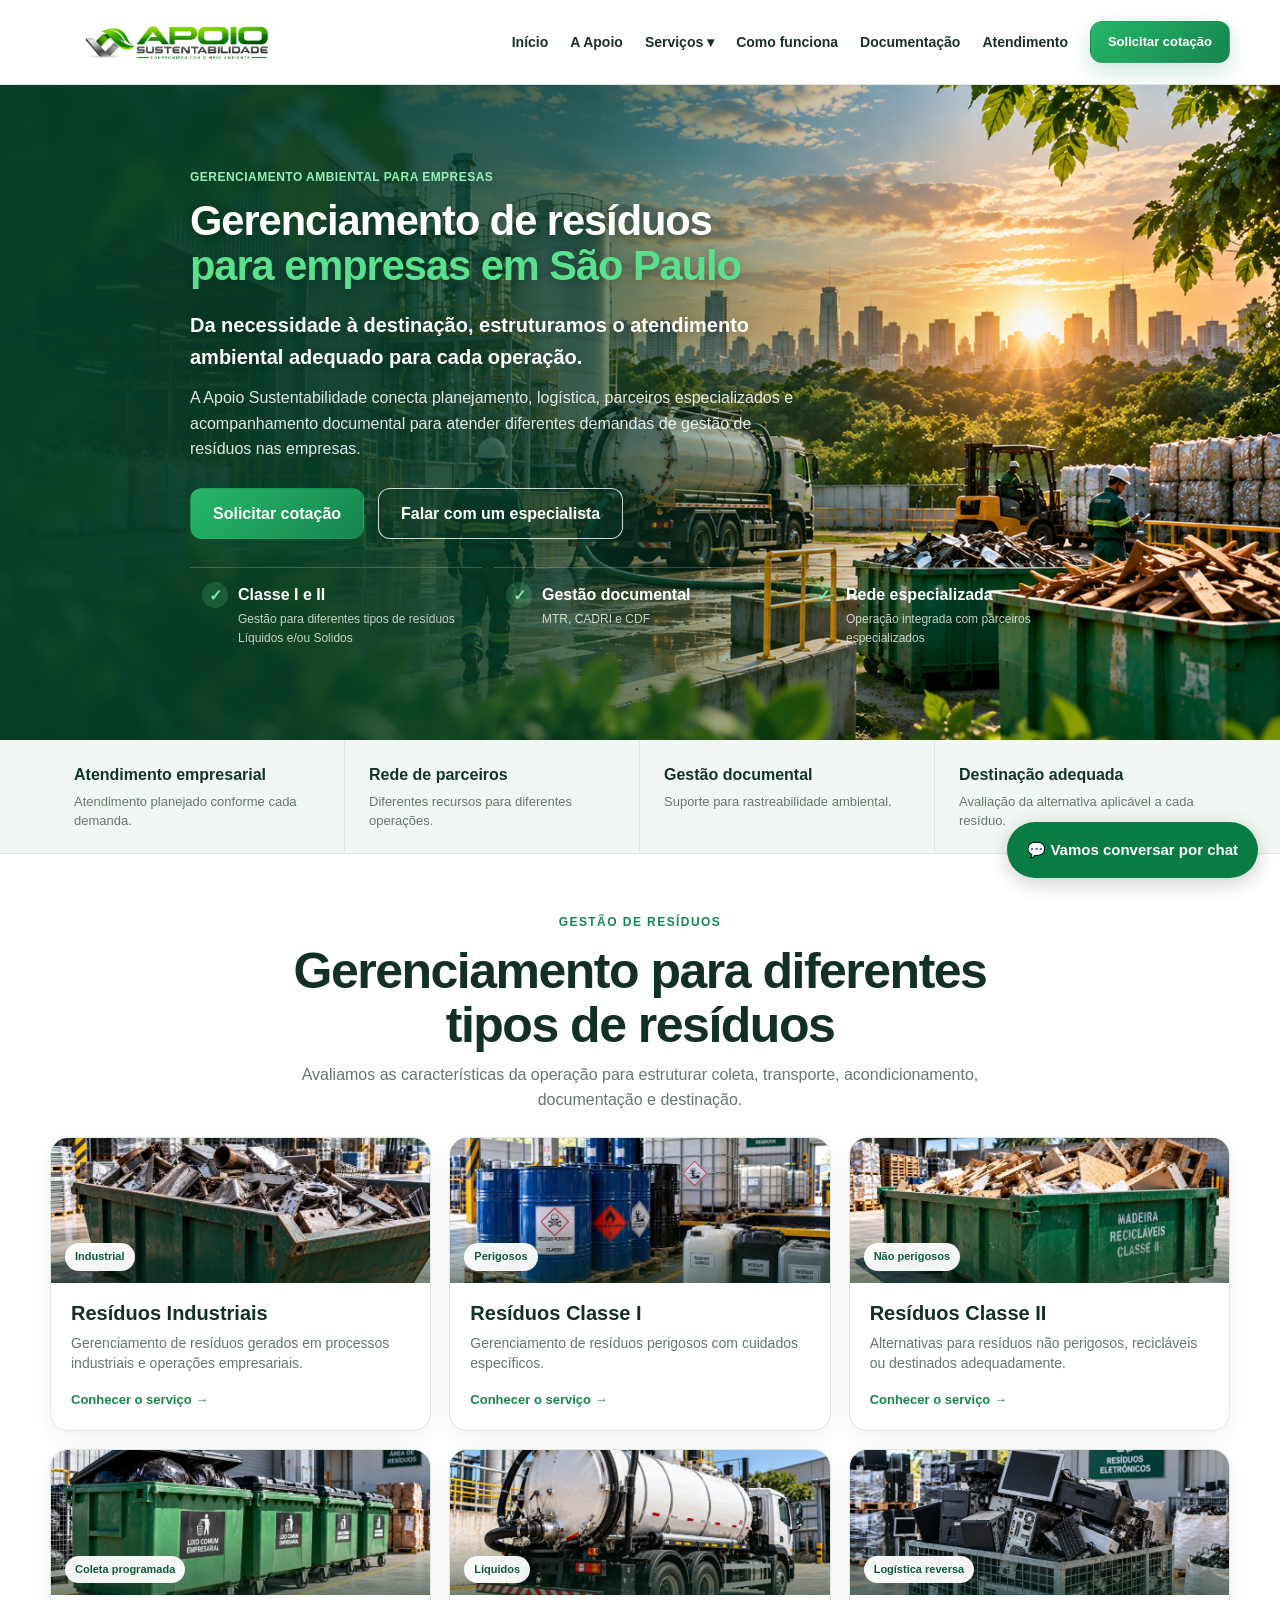
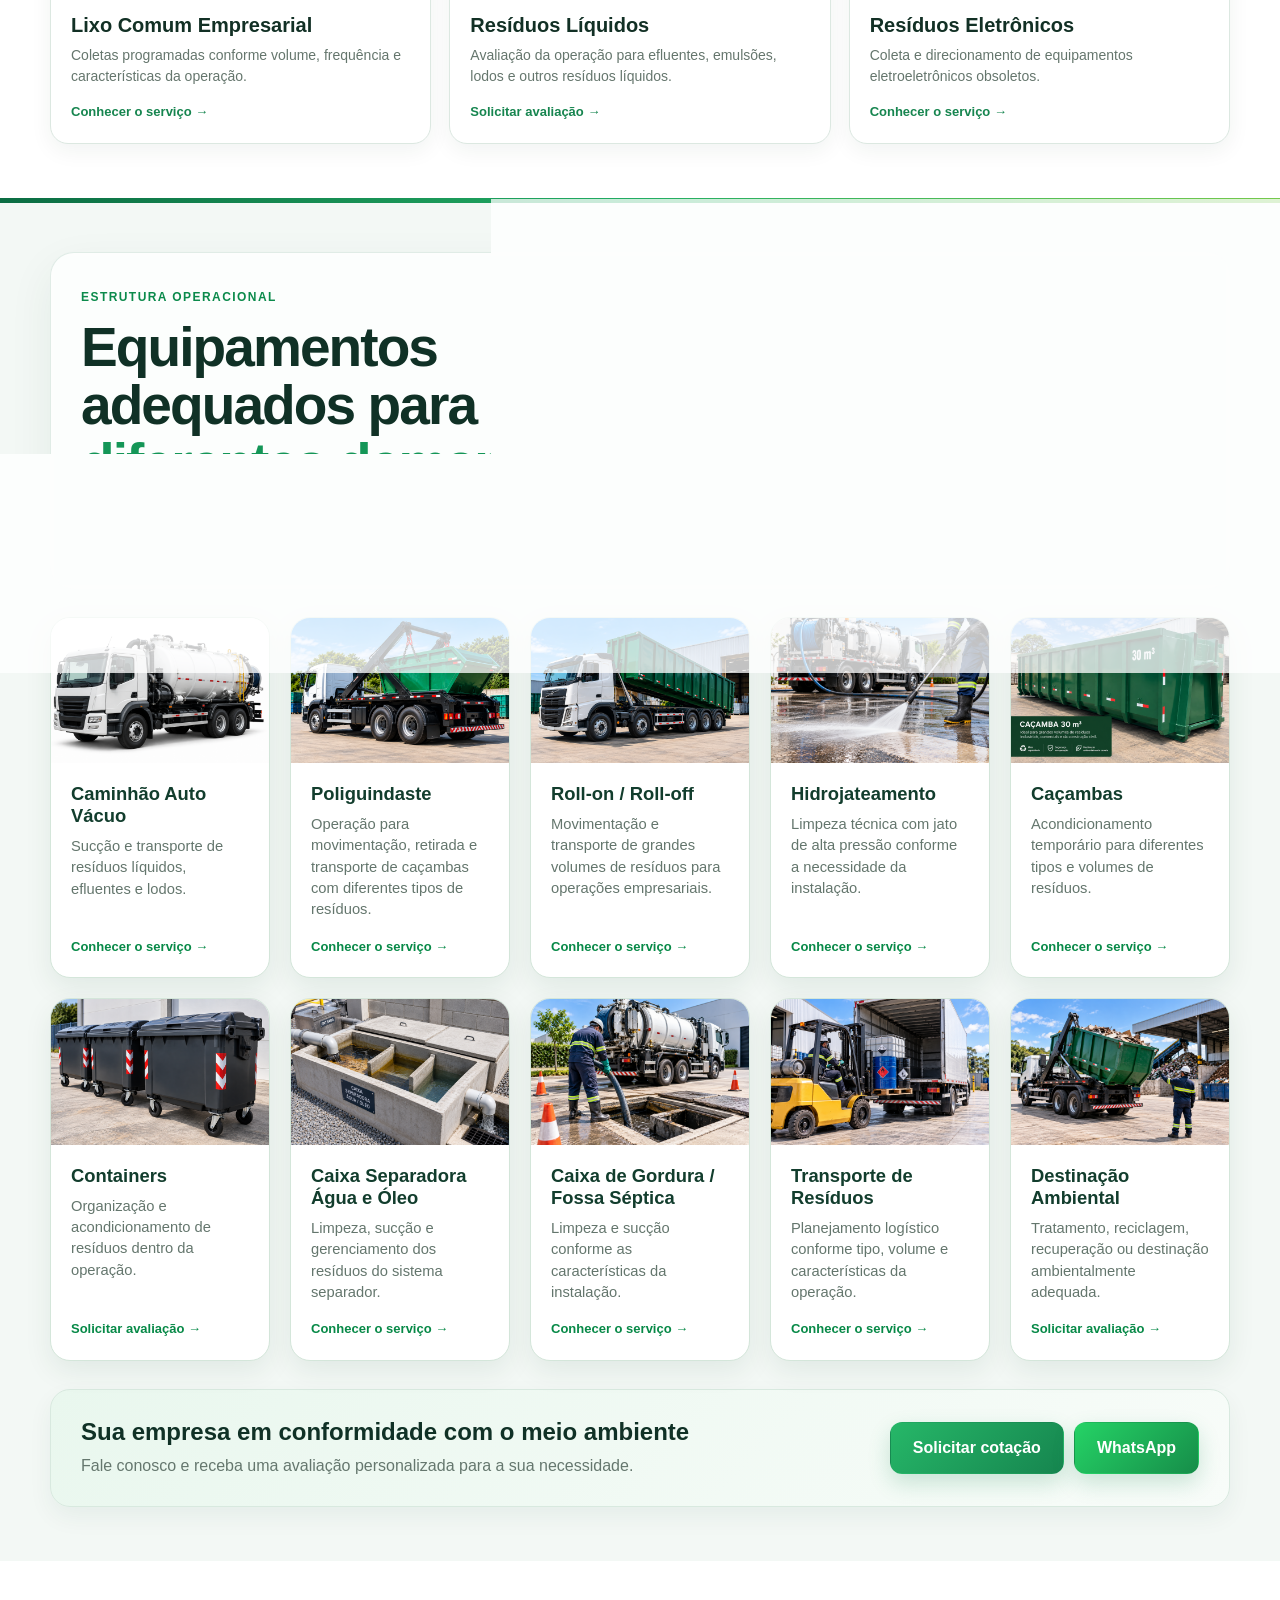
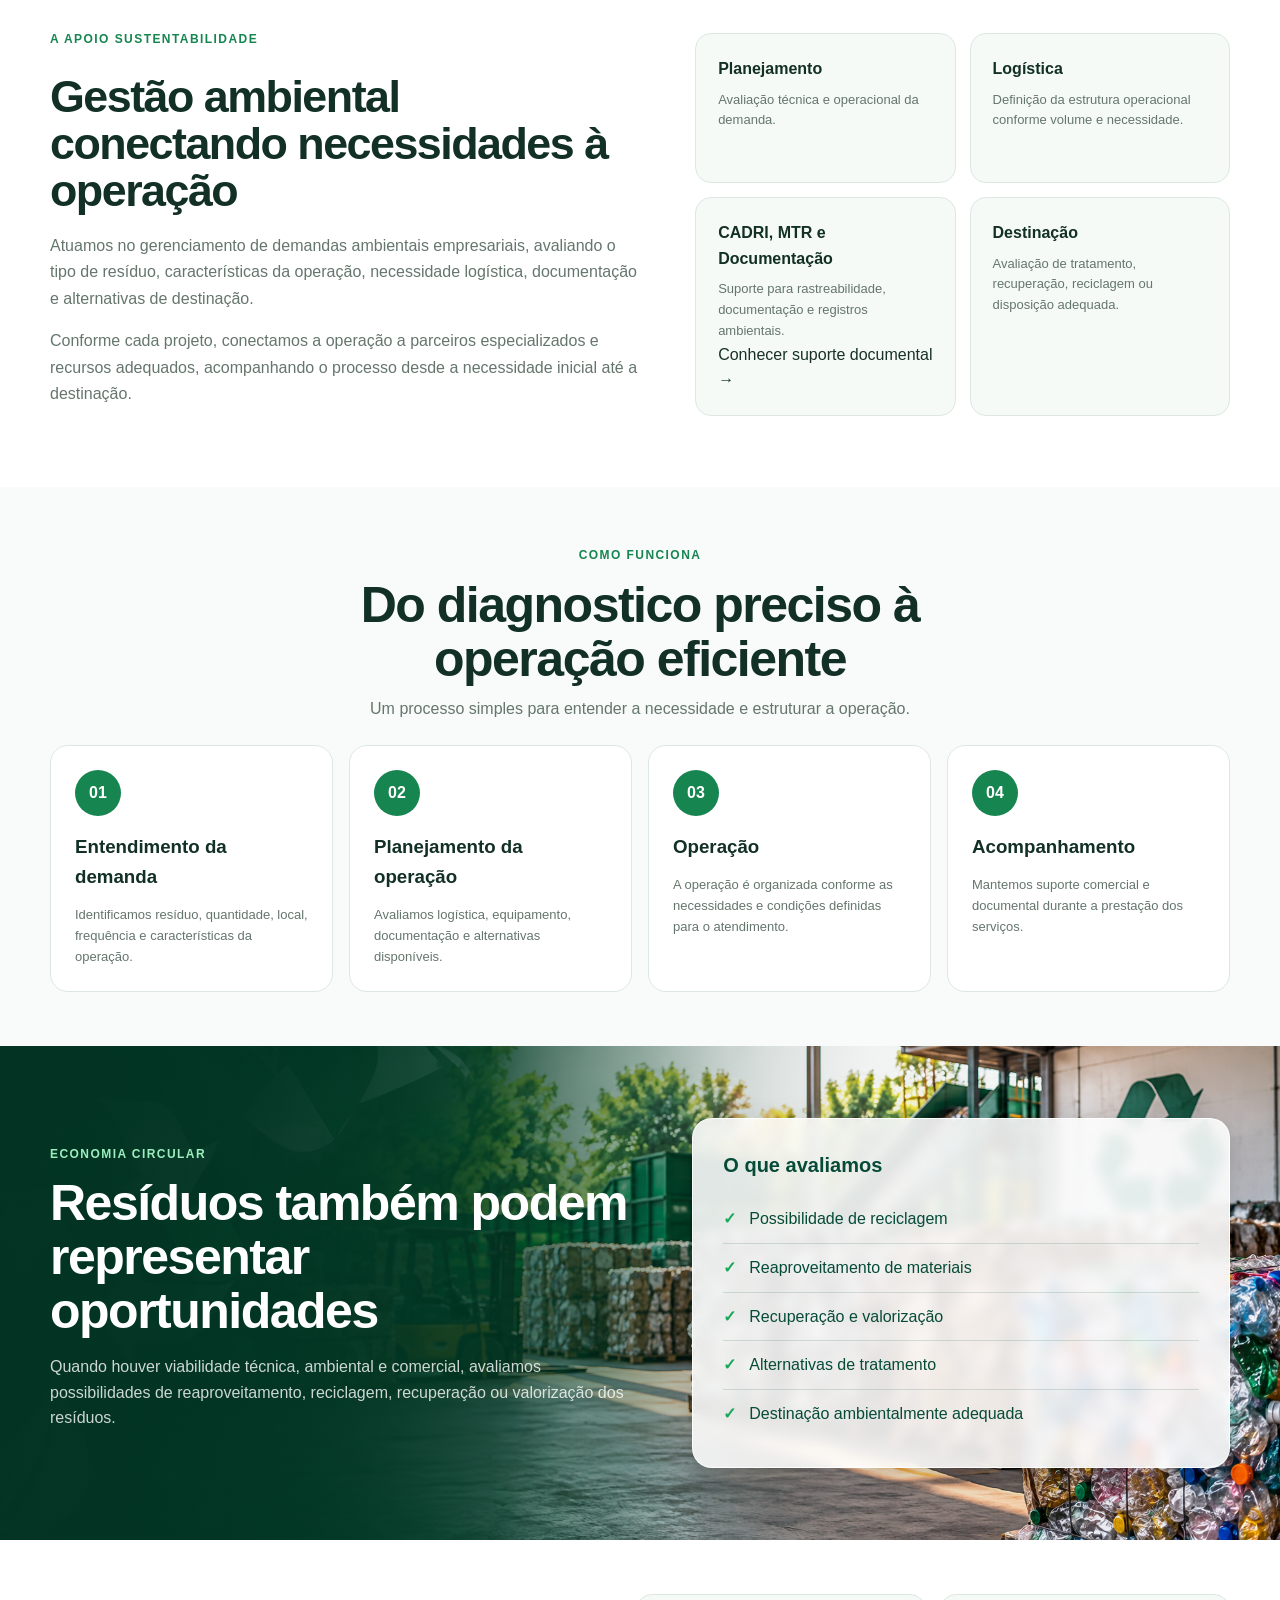
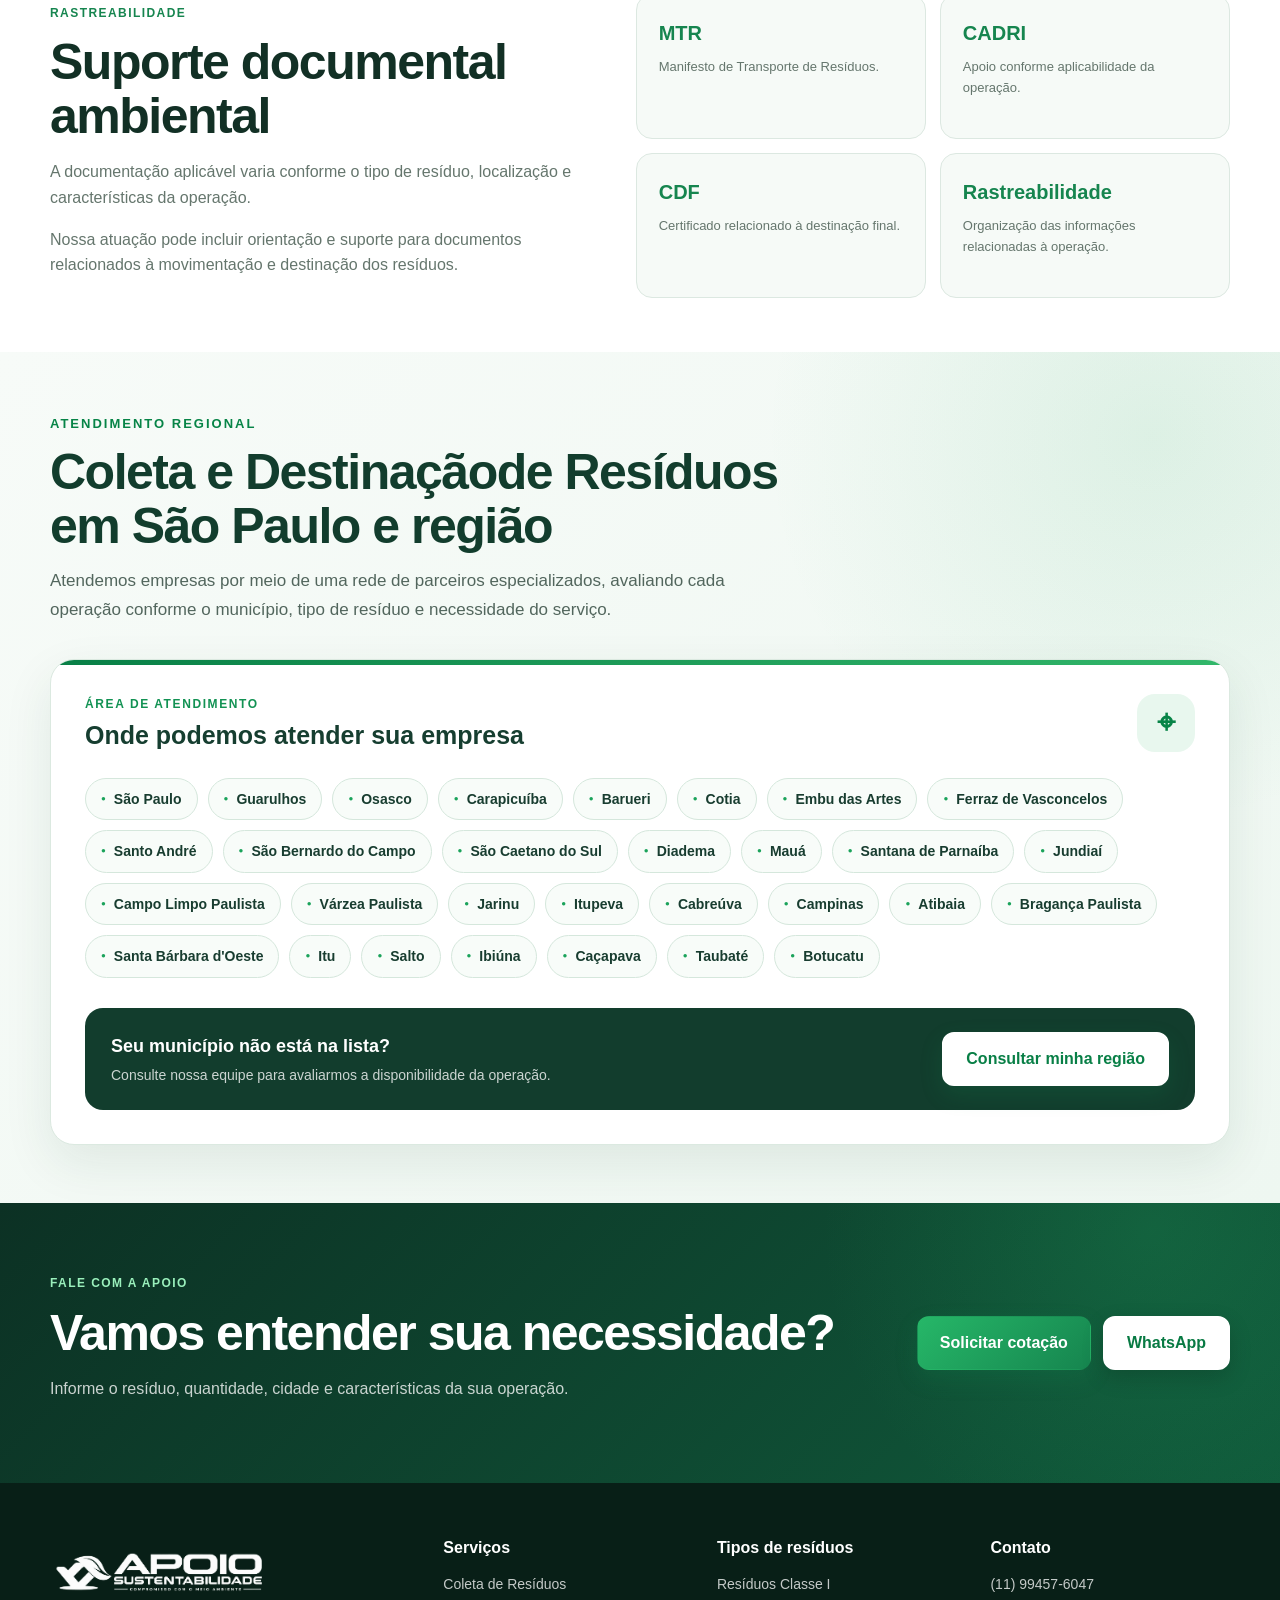
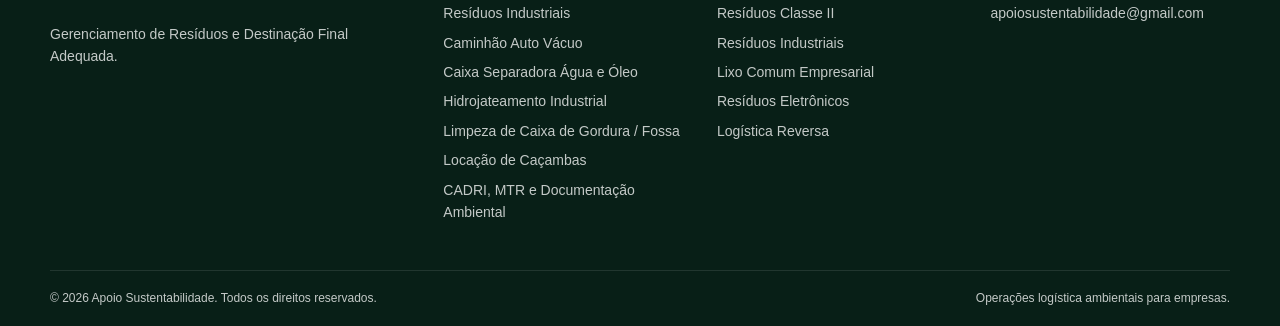
==== commit afb20d7a: "Corrige alinhamento e apresentação da Home" ====
--- a/index.html
+++ b/index.html
@@ -30,7 +30,7 @@
 
   <link
     rel="stylesheet"
-    href="styles.css?v=20260921-2"
+    href="styles.css?v=20261113-homefix"
   >
 
   <script type="application/ld+json">
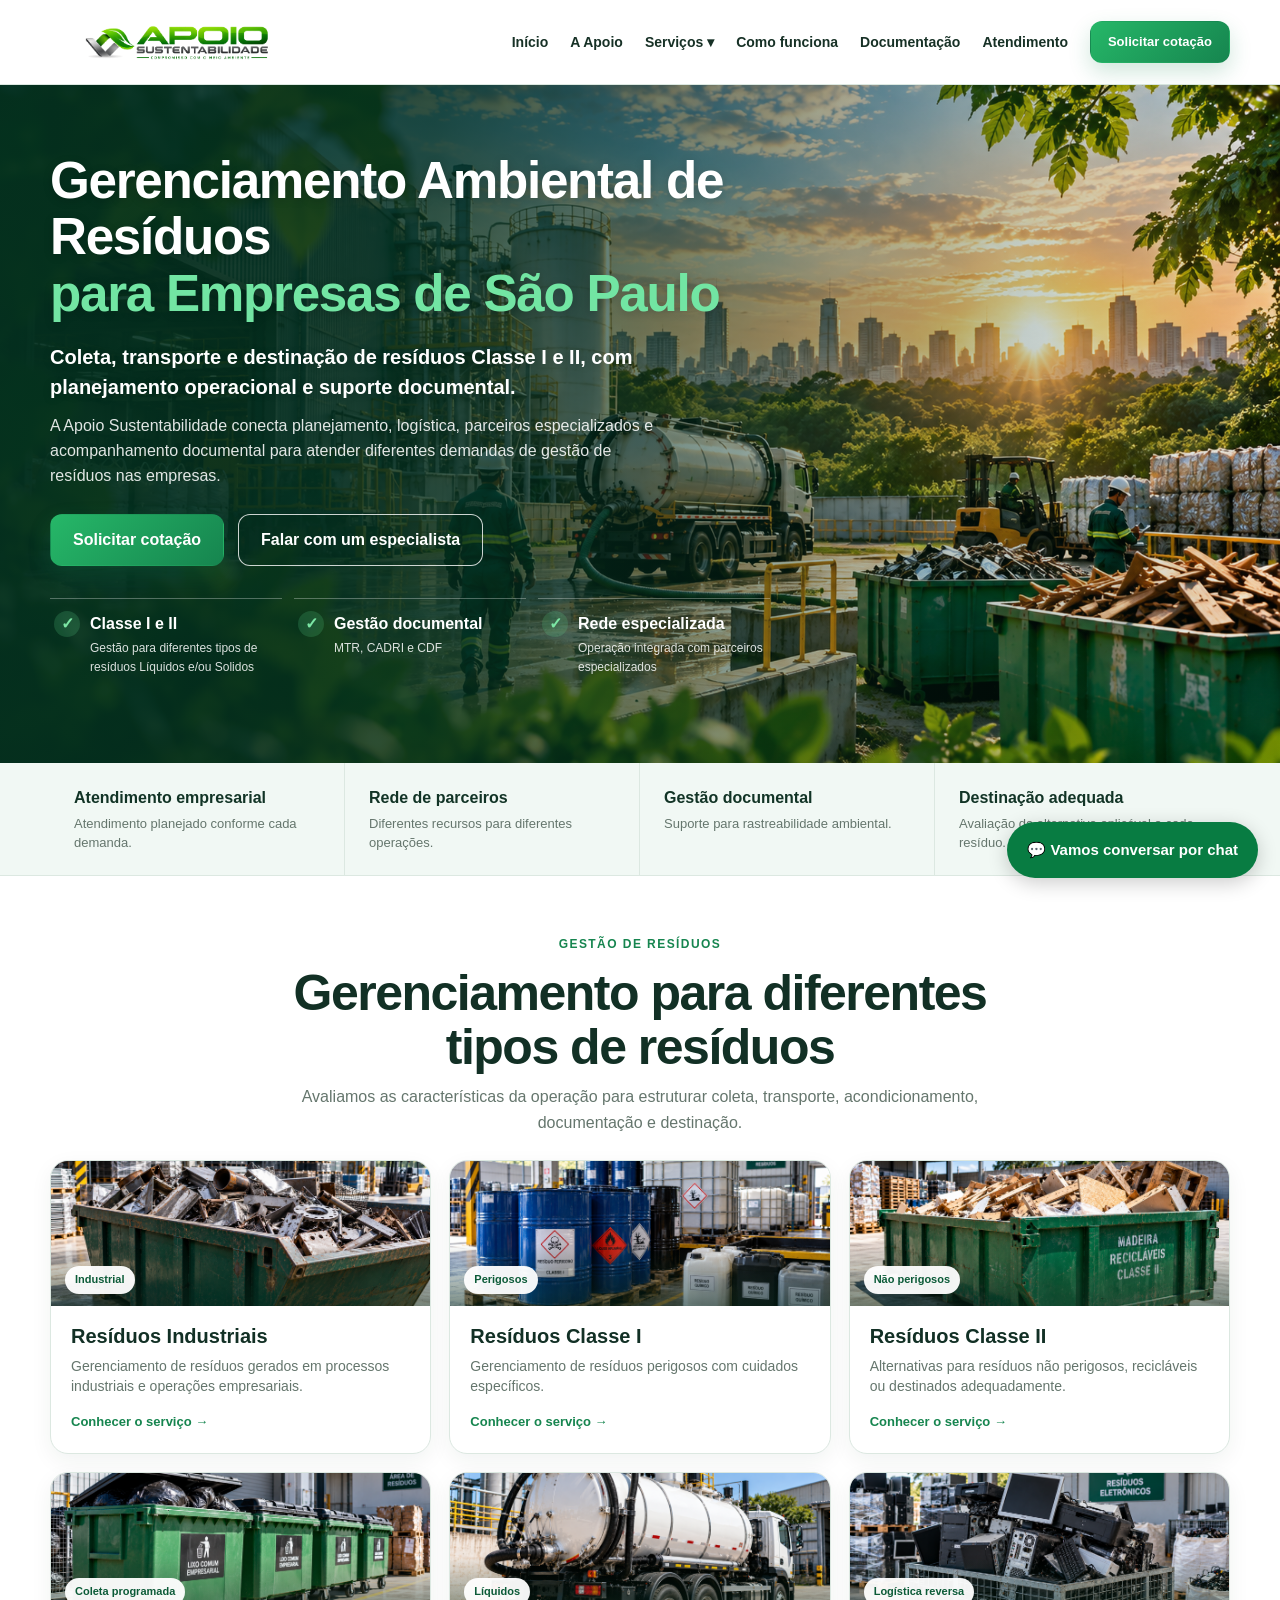
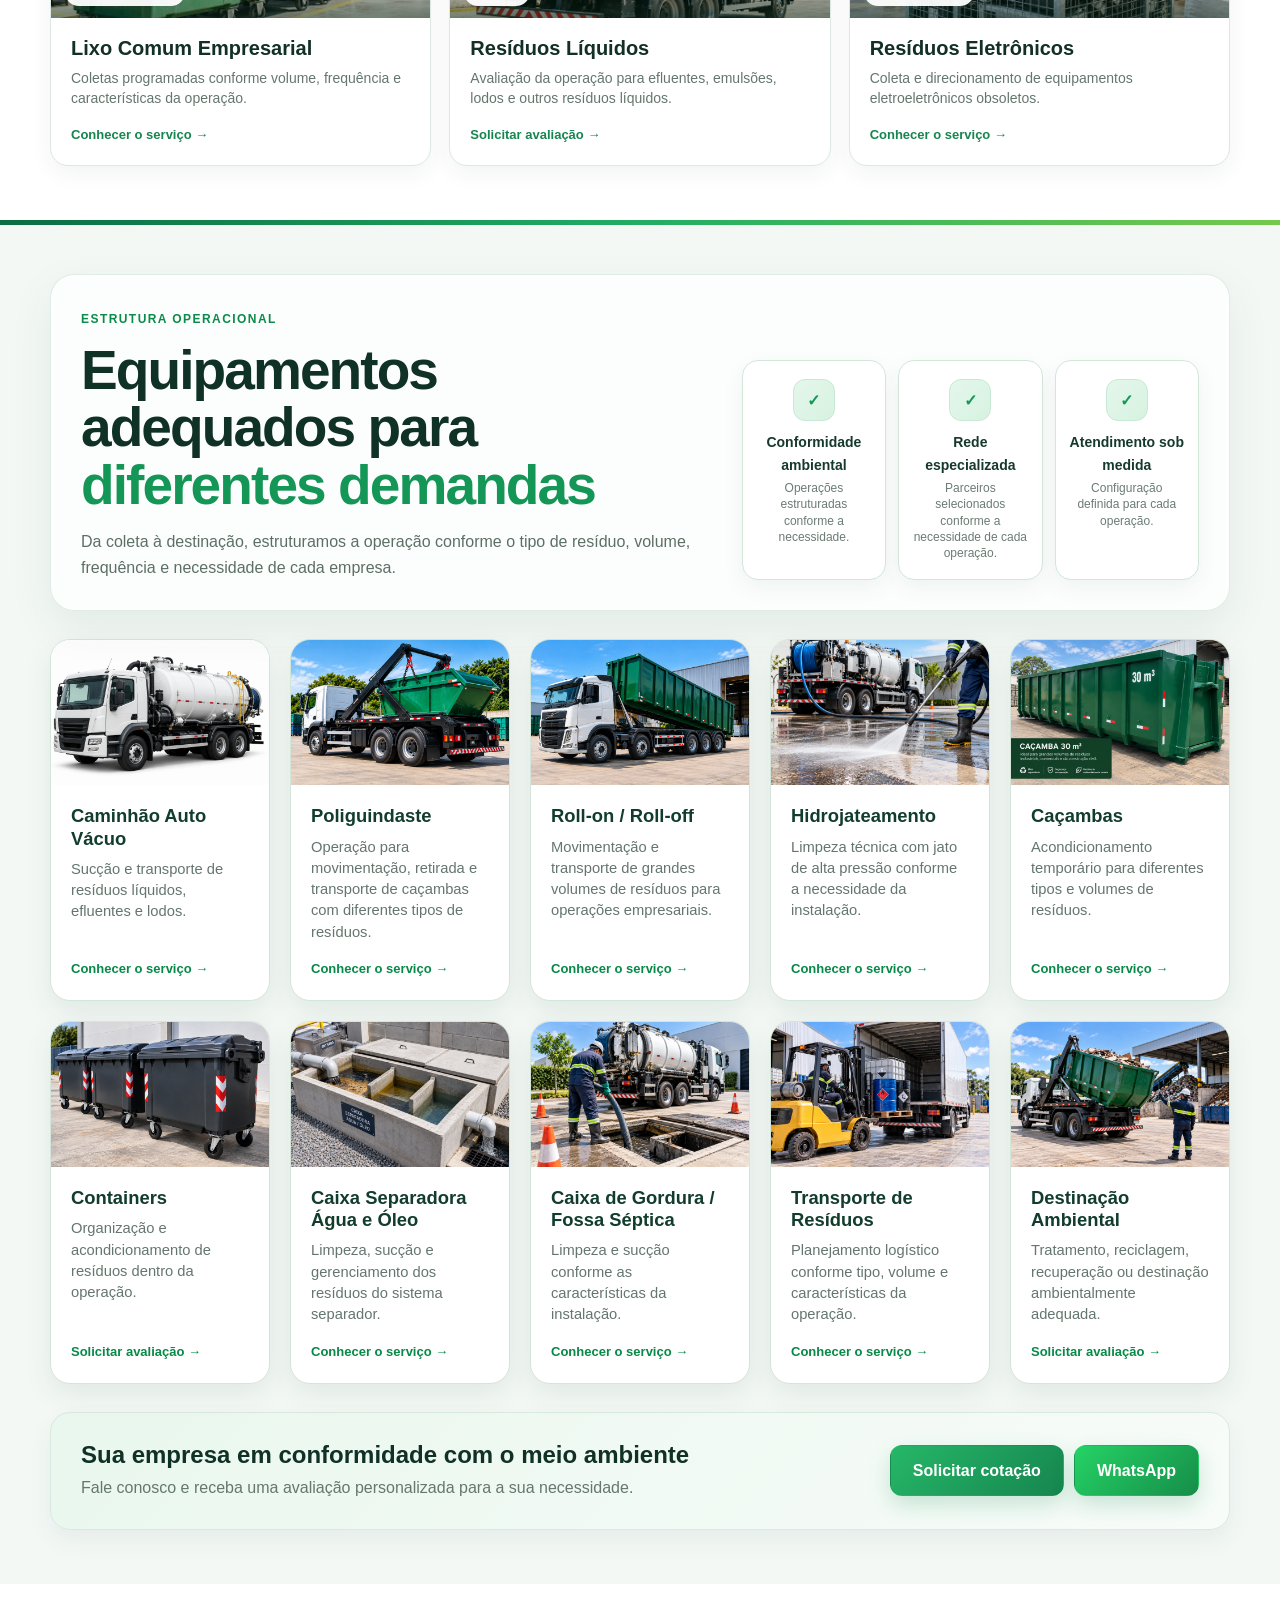
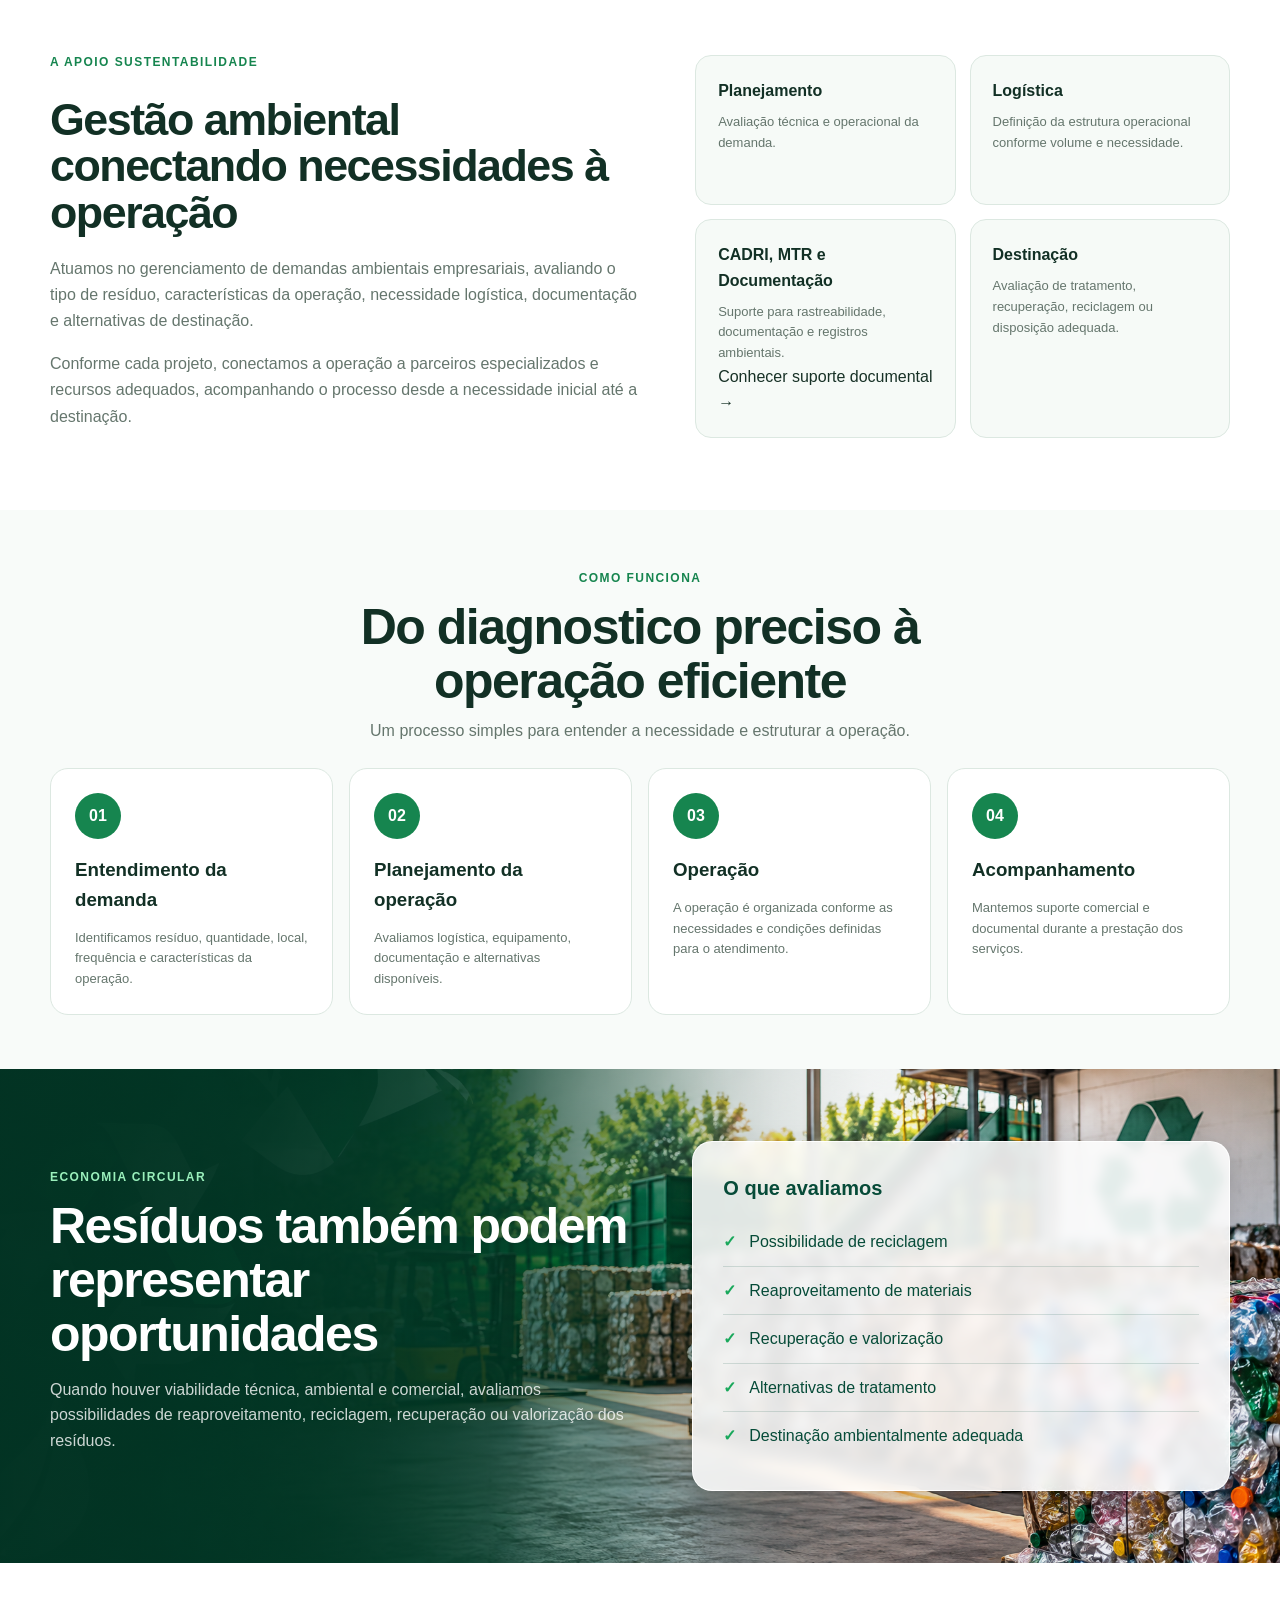
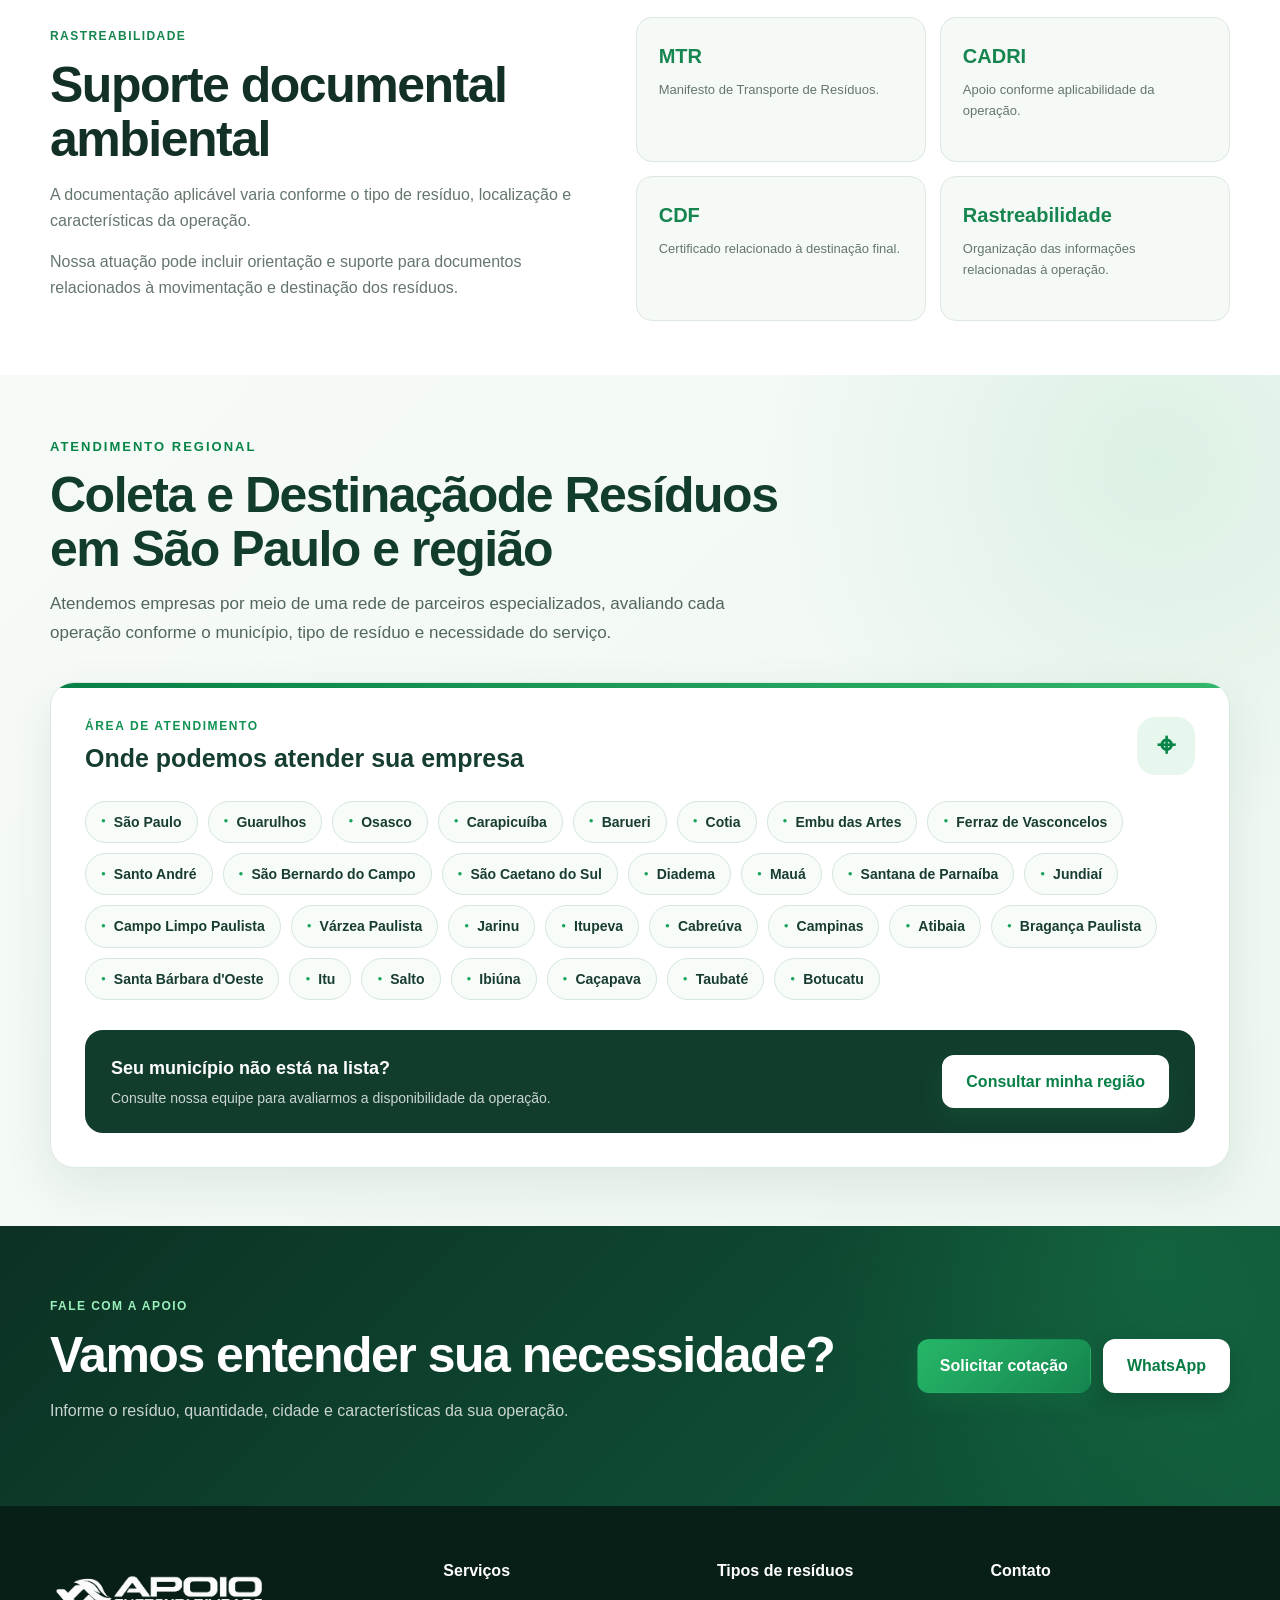
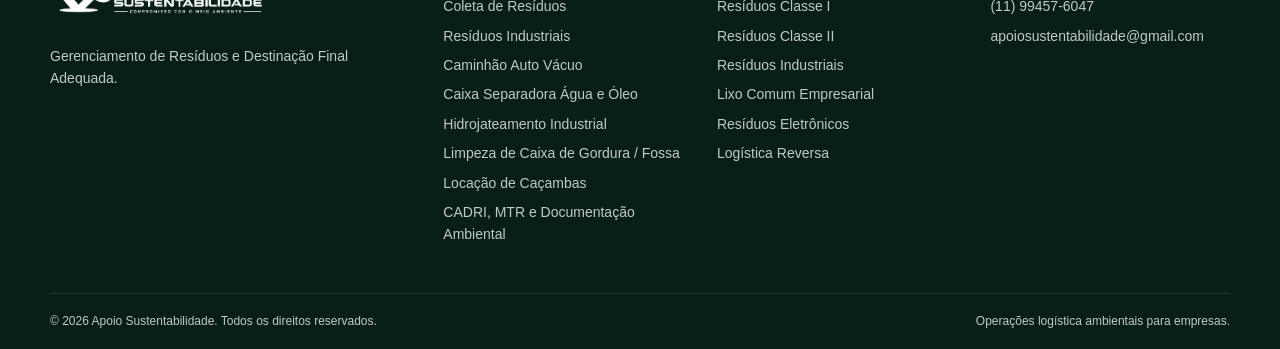
==== commit 68249353: "Atualiza título e apresentação da Home" ====
--- a/index.html
+++ b/index.html
@@ -30,7 +30,7 @@
 
   <link
     rel="stylesheet"
-    href="styles.css?v=20261113-homefix"
+    href="styles.css?v=20261113-ajuste2"
   >
 
   <script type="application/ld+json">
@@ -158,20 +158,13 @@
 
     <div class="hero-copy hero-copy-v2">
 
-      <span class="eyebrow hero-eyebrow">
-        Gerenciamento ambiental para empresas
-      </span>
-
       <h1>
-  Gerenciamento de resíduos
-  <strong>
-    para empresas em São Paulo
-  </strong>
-</h1>
+        Gerenciamento Ambiental de Resíduos
+        <strong>para Empresas de São Paulo</strong>
+      </h1>
 
       <p class="hero-lead">
-        Da necessidade à destinação, estruturamos o atendimento
-ambiental adequado para cada operação.
+        Coleta, transporte e destinação de resíduos Classe I e II, com planejamento operacional e suporte documental.
       </p>
 
       <p class="hero-description">
--- a/styles.css
+++ b/styles.css
@@ -3366,3 +3366,83 @@
     padding: 12px 0 !important;
   }
 }
+
+/* =========================================================
+   CORREÇÃO ISOLADA DA HOME - 13/11/2026
+   Mantém intactos os heros das páginas internas.
+   ========================================================= */
+body#top .hero.hero-v2 {
+  min-height: 550px !important;
+  height: auto !important;
+  padding: 56px 0 62px !important;
+  background:
+    linear-gradient(90deg, rgba(4,48,32,.92) 0%, rgba(4,48,32,.80) 34%, rgba(4,48,32,.34) 66%, rgba(4,48,32,.04) 100%),
+    url('/banner-home-apoio.png') center center / cover no-repeat !important;
+  color: #fff !important;
+}
+body#top .hero.hero-v2::before { display: none !important; }
+body#top .hero.hero-v2 .hero-grid-full {
+  display: grid !important;
+  grid-template-columns: minmax(0,1fr) !important;
+  width: min(1180px, calc(100% - 40px)) !important;
+  max-width: 1180px !important;
+  min-height: 0 !important;
+  padding: 0 !important;
+  margin-inline: auto !important;
+  gap: 0 !important;
+  align-items: center !important;
+}
+body#top .hero.hero-v2 .hero-grid-full .hero-copy {
+  width: min(100%, 720px) !important;
+  max-width: 720px !important;
+  margin: 0 !important;
+  padding: 12px 0 !important;
+  text-align: left !important;
+}
+body#top .hero.hero-v2 .hero-eyebrow { color: #a6f2c6 !important; }
+body#top .hero.hero-v2 h1 {
+  max-width: 720px !important;
+  margin: 0 0 20px !important;
+  color: #fff !important;
+  font-size: clamp(36px, 4vw, 55px) !important;
+  line-height: 1.1 !important;
+}
+body#top .hero.hero-v2 h1 strong { color: #72e5a3 !important; }
+body#top .hero.hero-v2 .hero-lead {
+  max-width: 640px !important;
+  color: #fff !important;
+  font-size: clamp(17px, 1.8vw, 20px) !important;
+  line-height: 1.5 !important;
+}
+body#top .hero.hero-v2 .hero-description {
+  max-width: 620px !important;
+  color: rgba(255,255,255,.88) !important;
+  line-height: 1.55 !important;
+}
+body#top .hero.hero-v2 .hero-actions { margin-top: 26px !important; gap: 14px !important; }
+body#top .hero.hero-v2 .btn-outline {
+  color: #fff !important;
+  background: rgba(5,48,33,.24) !important;
+  border-color: rgba(255,255,255,.8) !important;
+}
+body#top .hero.hero-v2 .hero-features {
+  display: grid !important;
+  grid-template-columns: repeat(3,minmax(0,1fr)) !important;
+  gap: 12px !important;
+  max-width: 720px !important;
+  margin-top: 32px !important;
+}
+body#top .hero.hero-v2 .hero-feature {
+  padding: 12px 4px !important;
+  border-top: 1px solid rgba(255,255,255,.3) !important;
+}
+body#top .hero.hero-v2 .hero-feature strong { color: #fff !important; }
+body#top .hero.hero-v2 .hero-feature small { color: rgba(255,255,255,.85) !important; }
+@media(max-width: 760px) {
+  body#top .hero.hero-v2 { min-height: 0 !important; padding: 46px 0 48px !important; }
+  body#top .hero.hero-v2 .hero-grid-full { width: calc(100% - 36px) !important; }
+  body#top .hero.hero-v2 h1 { font-size: clamp(32px, 8vw, 44px) !important; }
+  body#top .hero.hero-v2 .hero-features { grid-template-columns: 1fr !important; gap: 4px !important; }
+  body#top .hero.hero-v2 .hero-actions { flex-direction: column; align-items: stretch; }
+  body#top .hero.hero-v2 .hero-actions .btn { width: 100%; }
+}
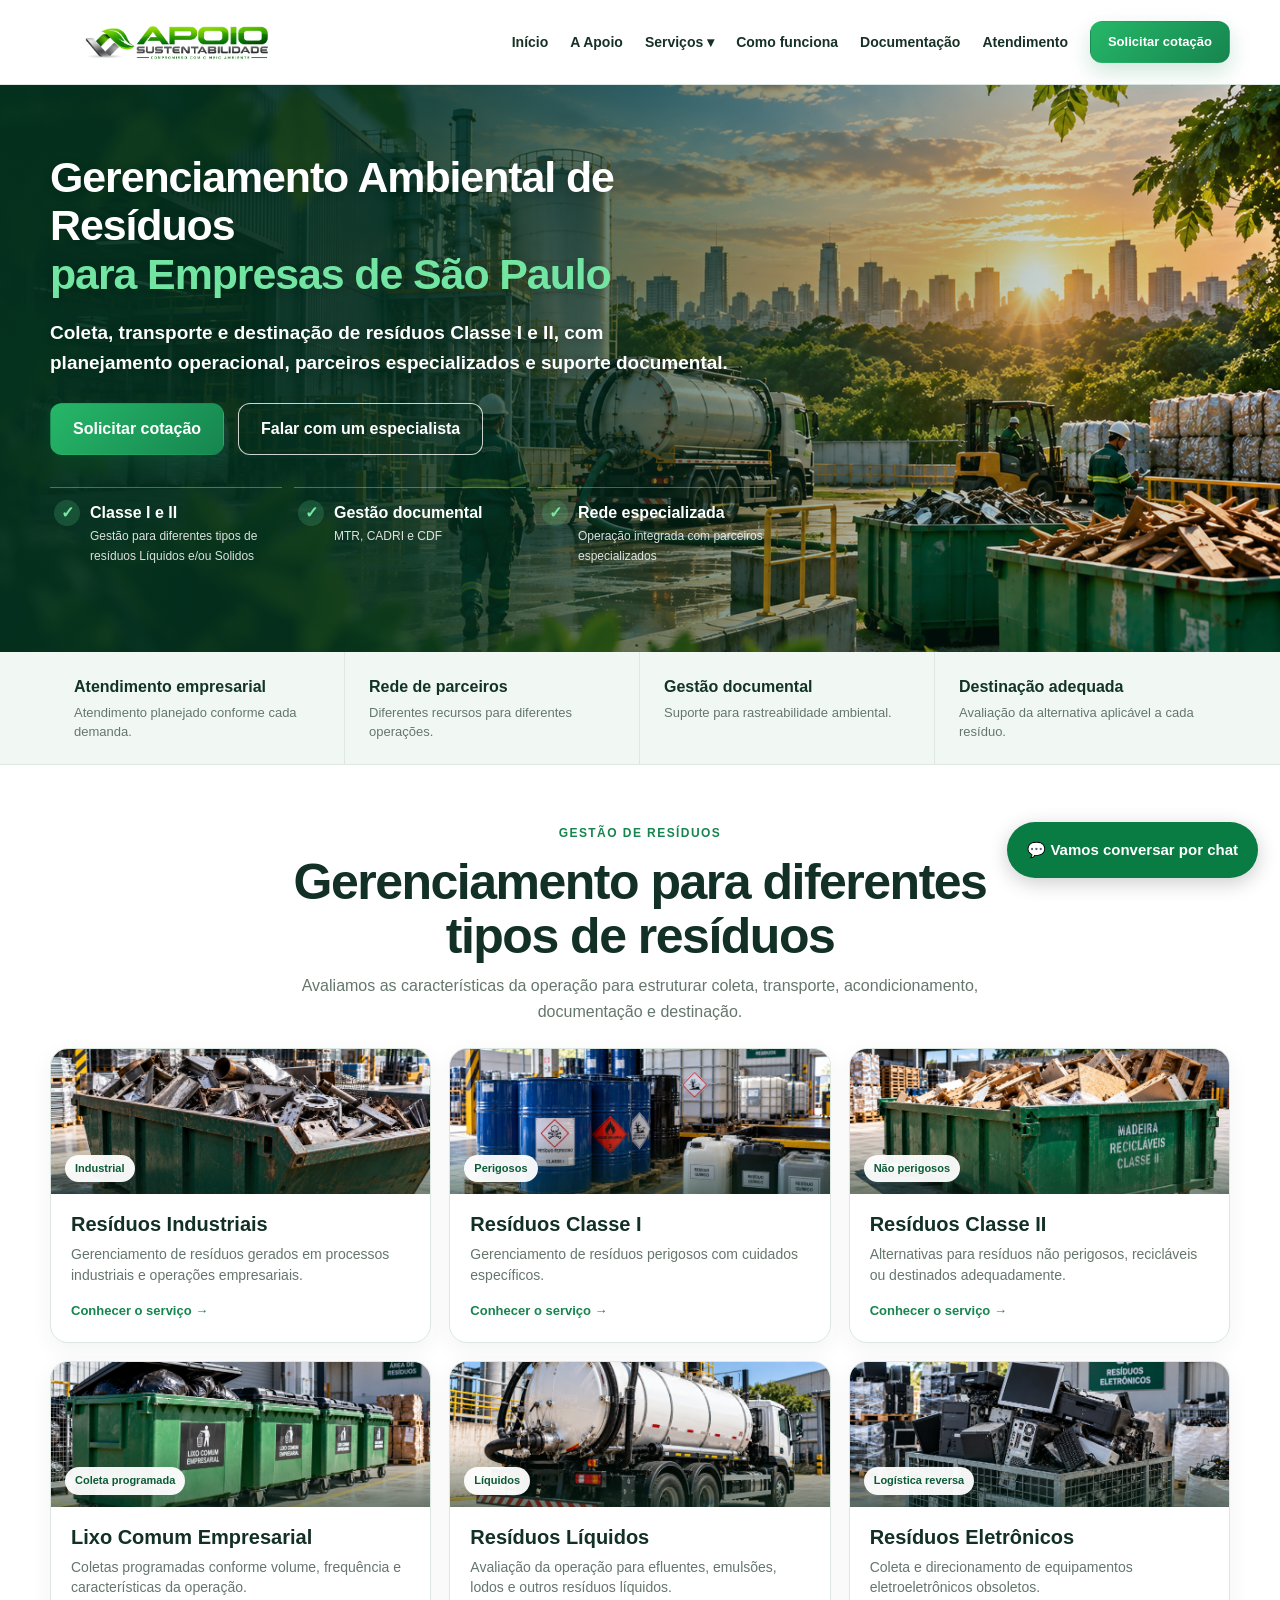
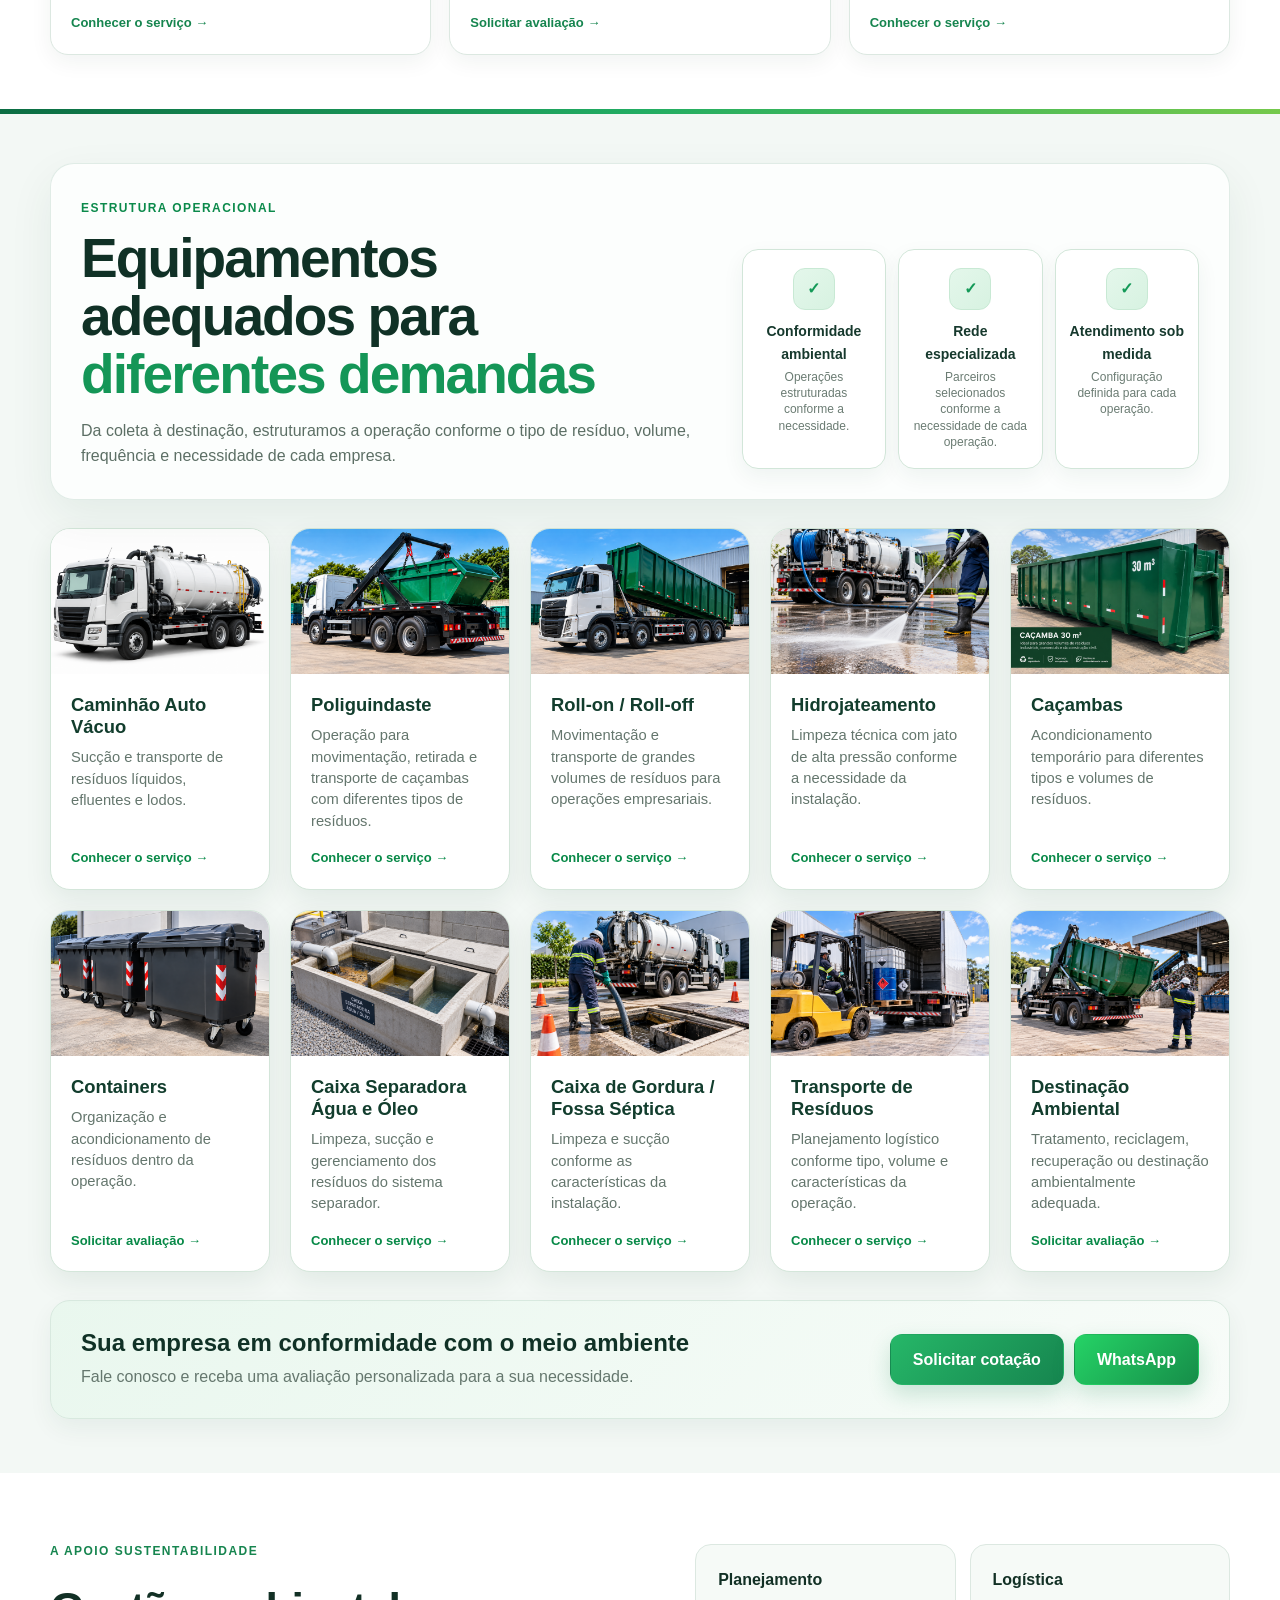
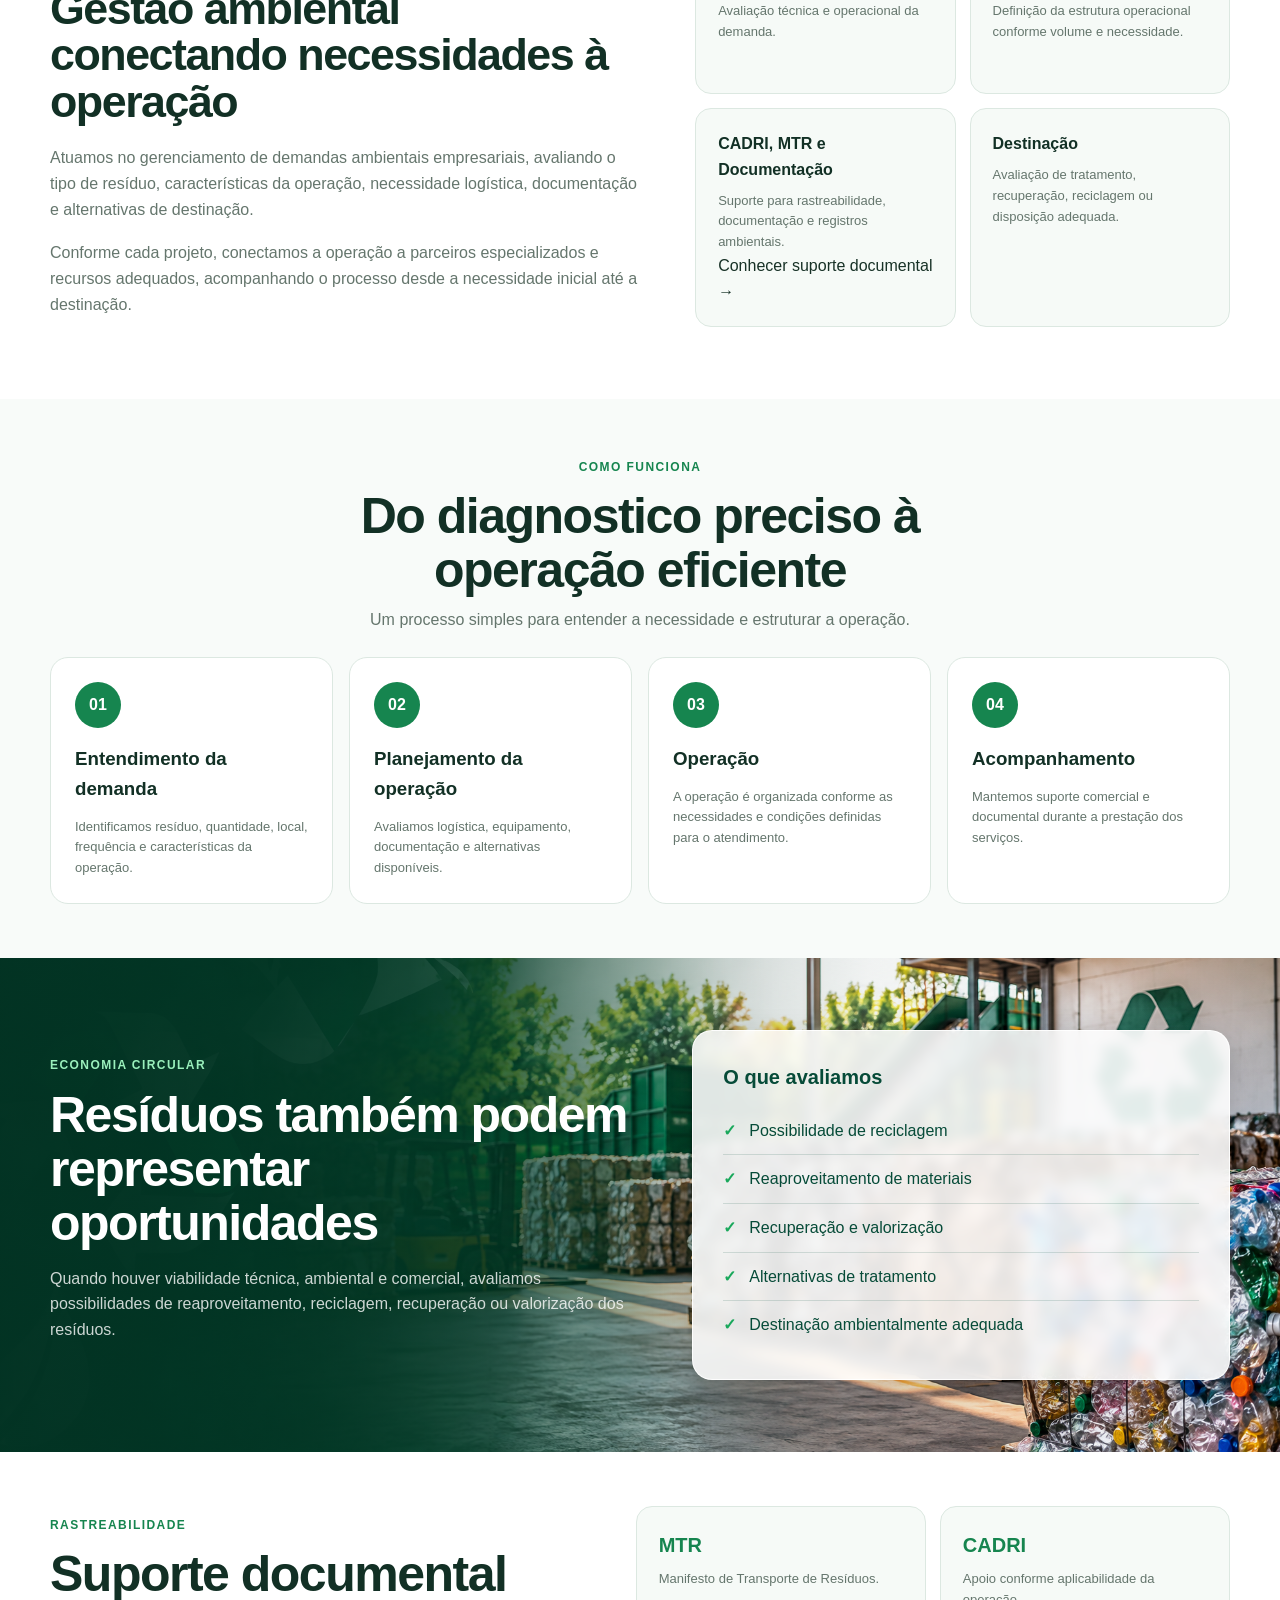
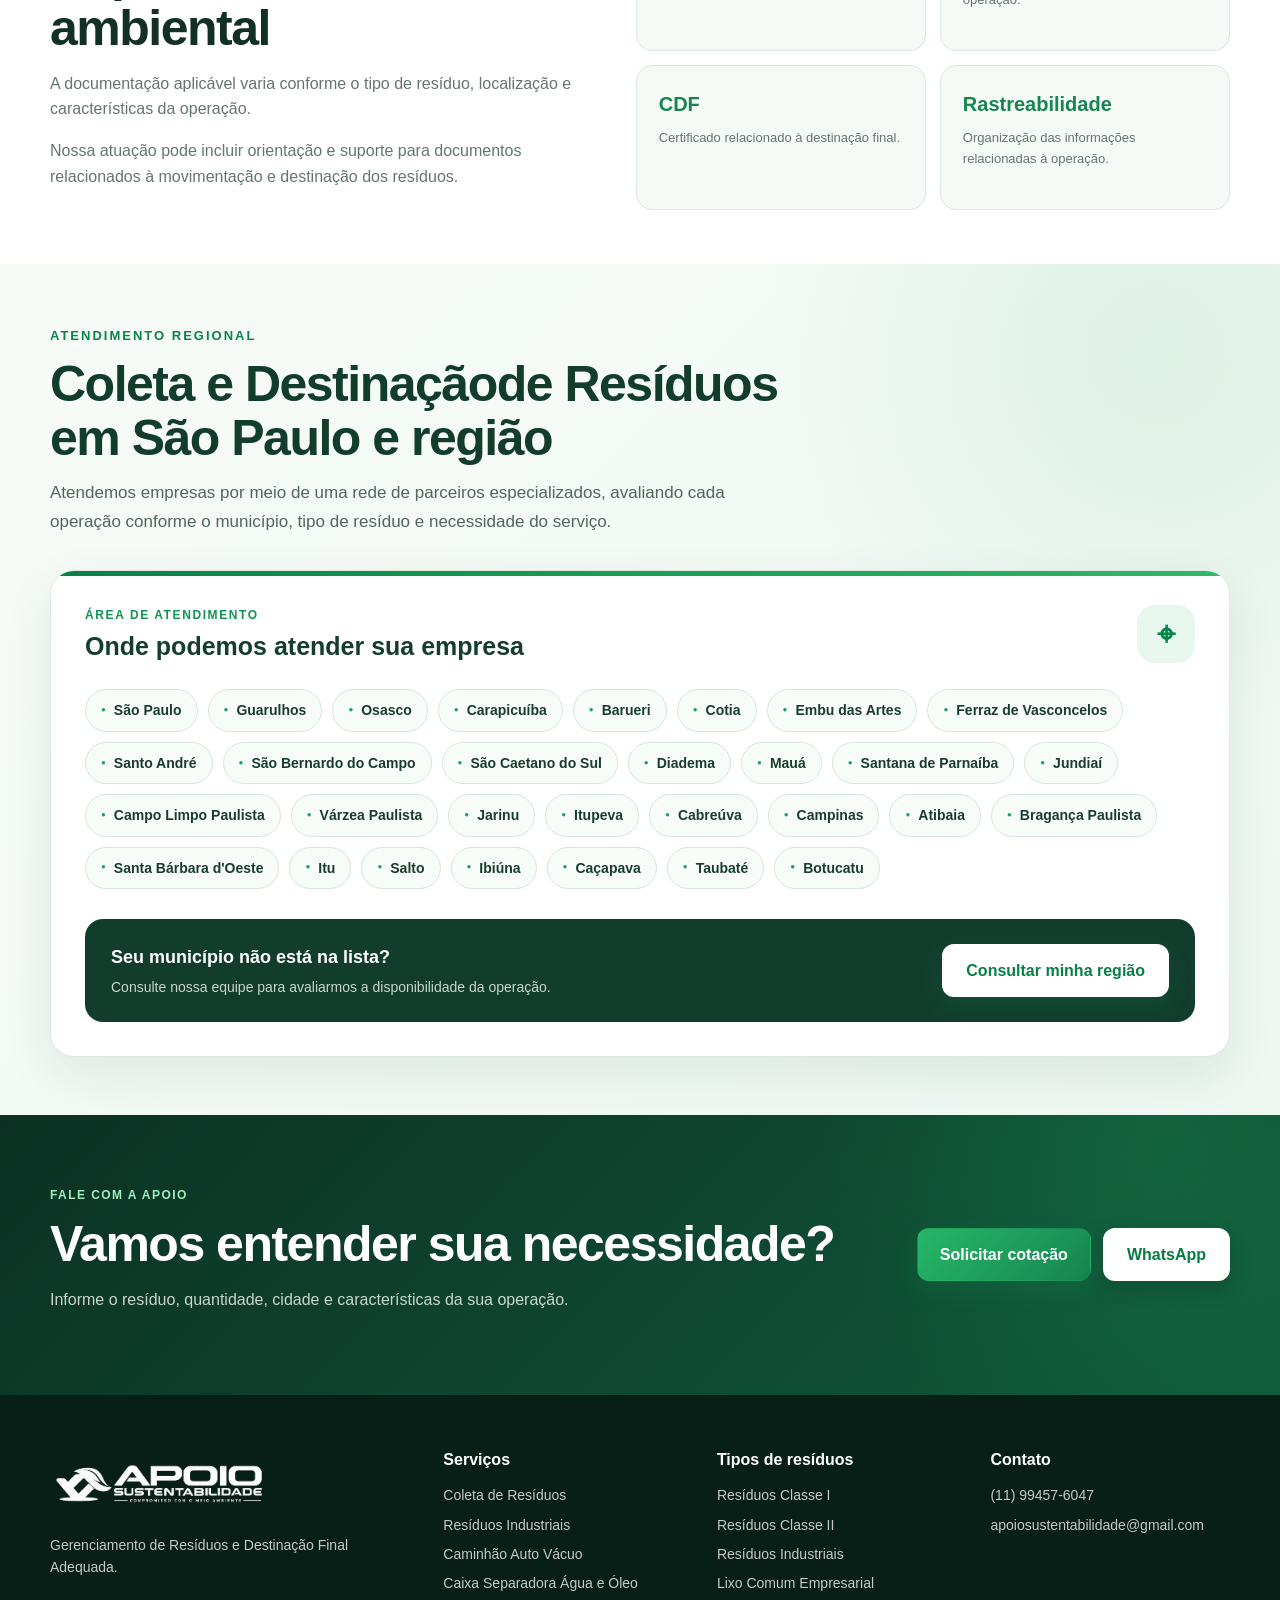
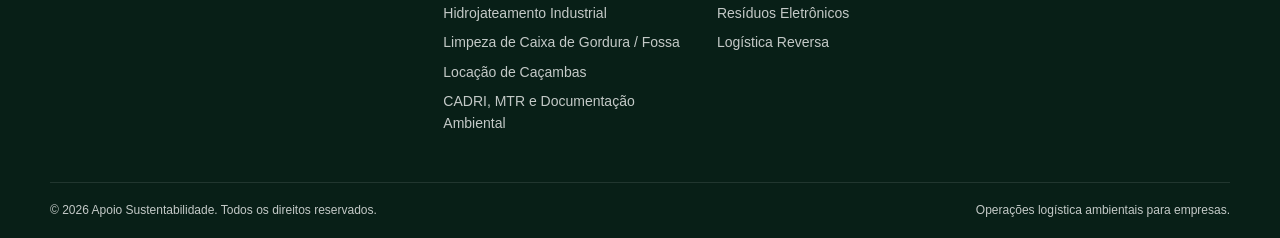
==== commit 8d921f60: "Ajusta tamanho do título e texto da Home" ====
--- a/index.html
+++ b/index.html
@@ -62,6 +62,24 @@
   }
   </script>
 
+  <!-- Ajuste exclusivo do título da página inicial -->
+  <style>
+    body#top .hero.hero-v2 h1 {
+      font-size: clamp(34px, 3.35vw, 45px) !important;
+      line-height: 1.13 !important;
+      letter-spacing: -0.025em !important;
+      max-width: 760px !important;
+      margin-bottom: 18px !important;
+    }
+    body#top .hero.hero-v2 .hero-lead {
+      max-width: 680px !important;
+      font-size: clamp(16px, 1.5vw, 19px) !important;
+      line-height: 1.55 !important;
+    }
+    @media (max-width: 760px) {
+      body#top .hero.hero-v2 h1 { font-size: clamp(30px, 7vw, 40px) !important; }
+    }
+  </style>
 </head>
 
 <body id="top">
@@ -164,14 +182,7 @@
       </h1>
 
       <p class="hero-lead">
-        Coleta, transporte e destinação de resíduos Classe I e II, com planejamento operacional e suporte documental.
-      </p>
-
-      <p class="hero-description">
-        A Apoio Sustentabilidade conecta planejamento,
-logística, parceiros especializados e acompanhamento
-documental para atender diferentes demandas de
-gestão de resíduos nas empresas.
+        Coleta, transporte e destinação de resíduos Classe I e II, com planejamento operacional, parceiros especializados e suporte documental.
       </p>
 
       <div class="hero-actions">
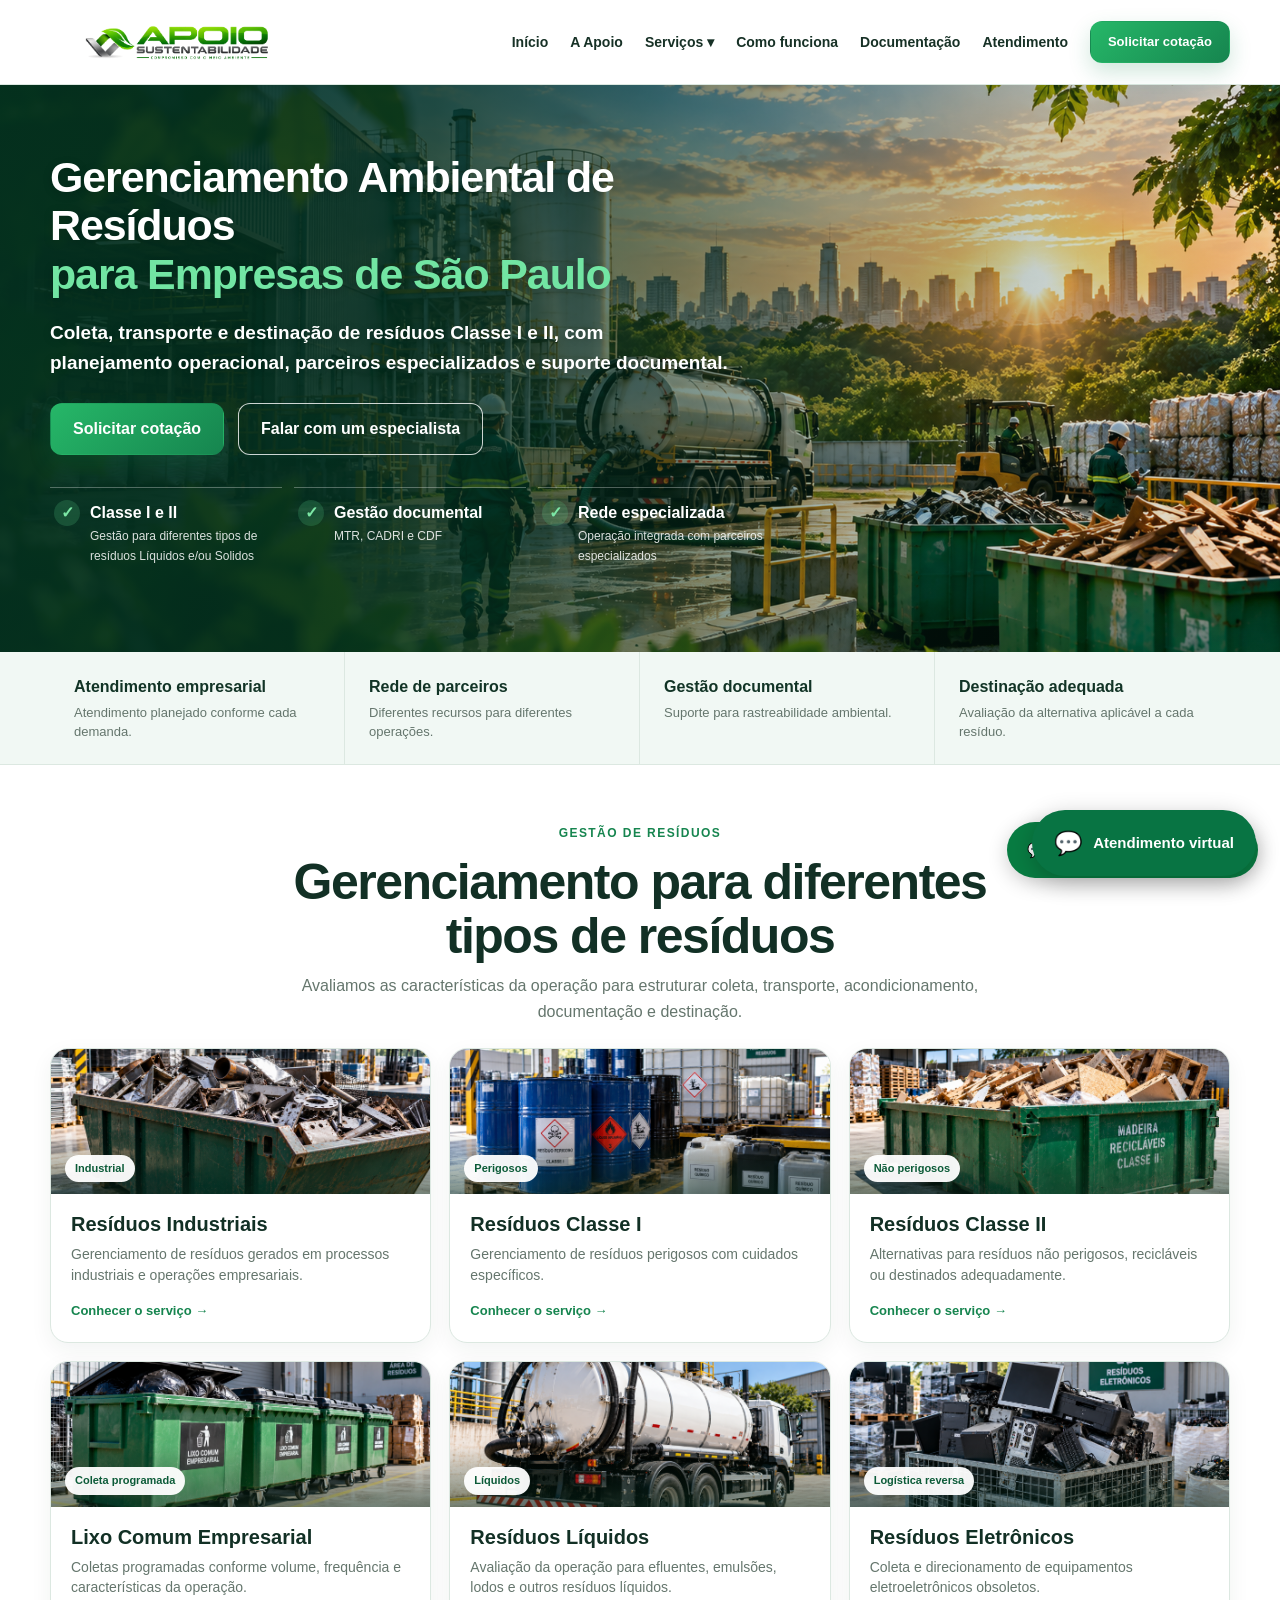
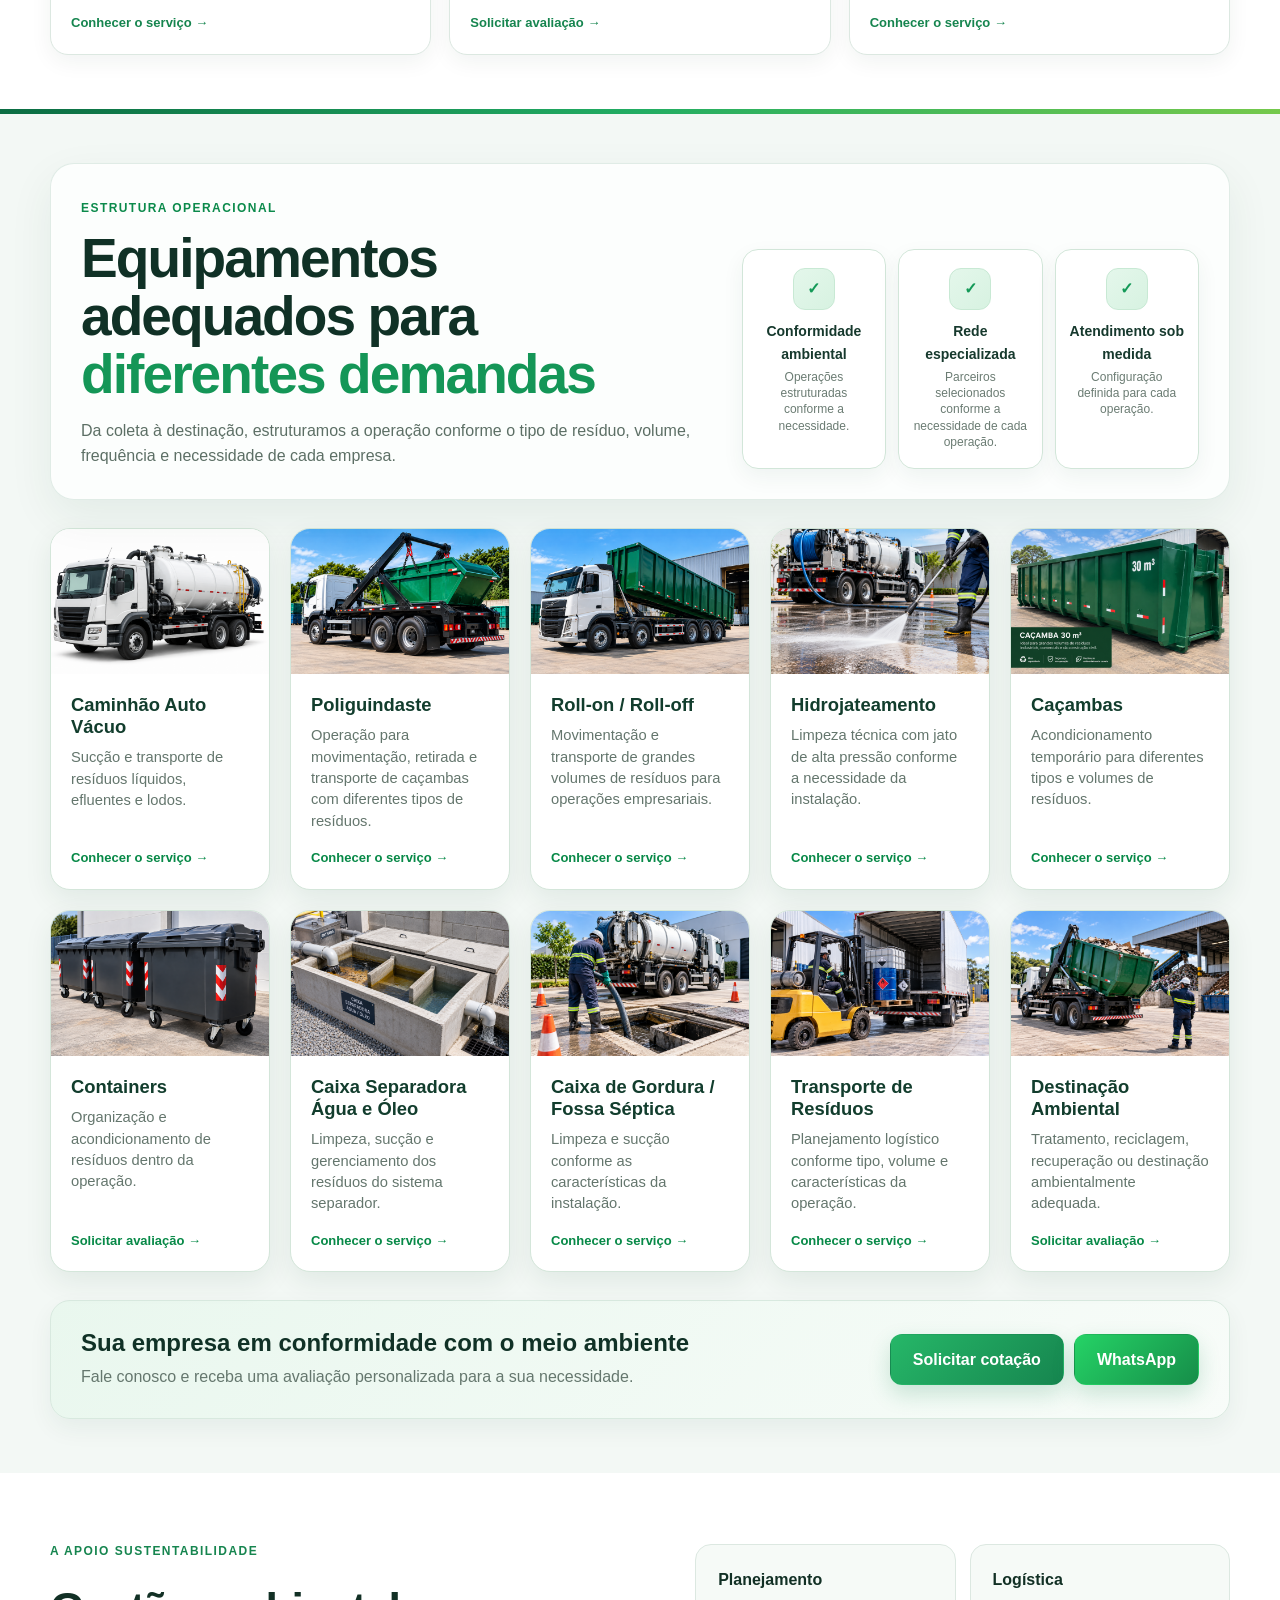
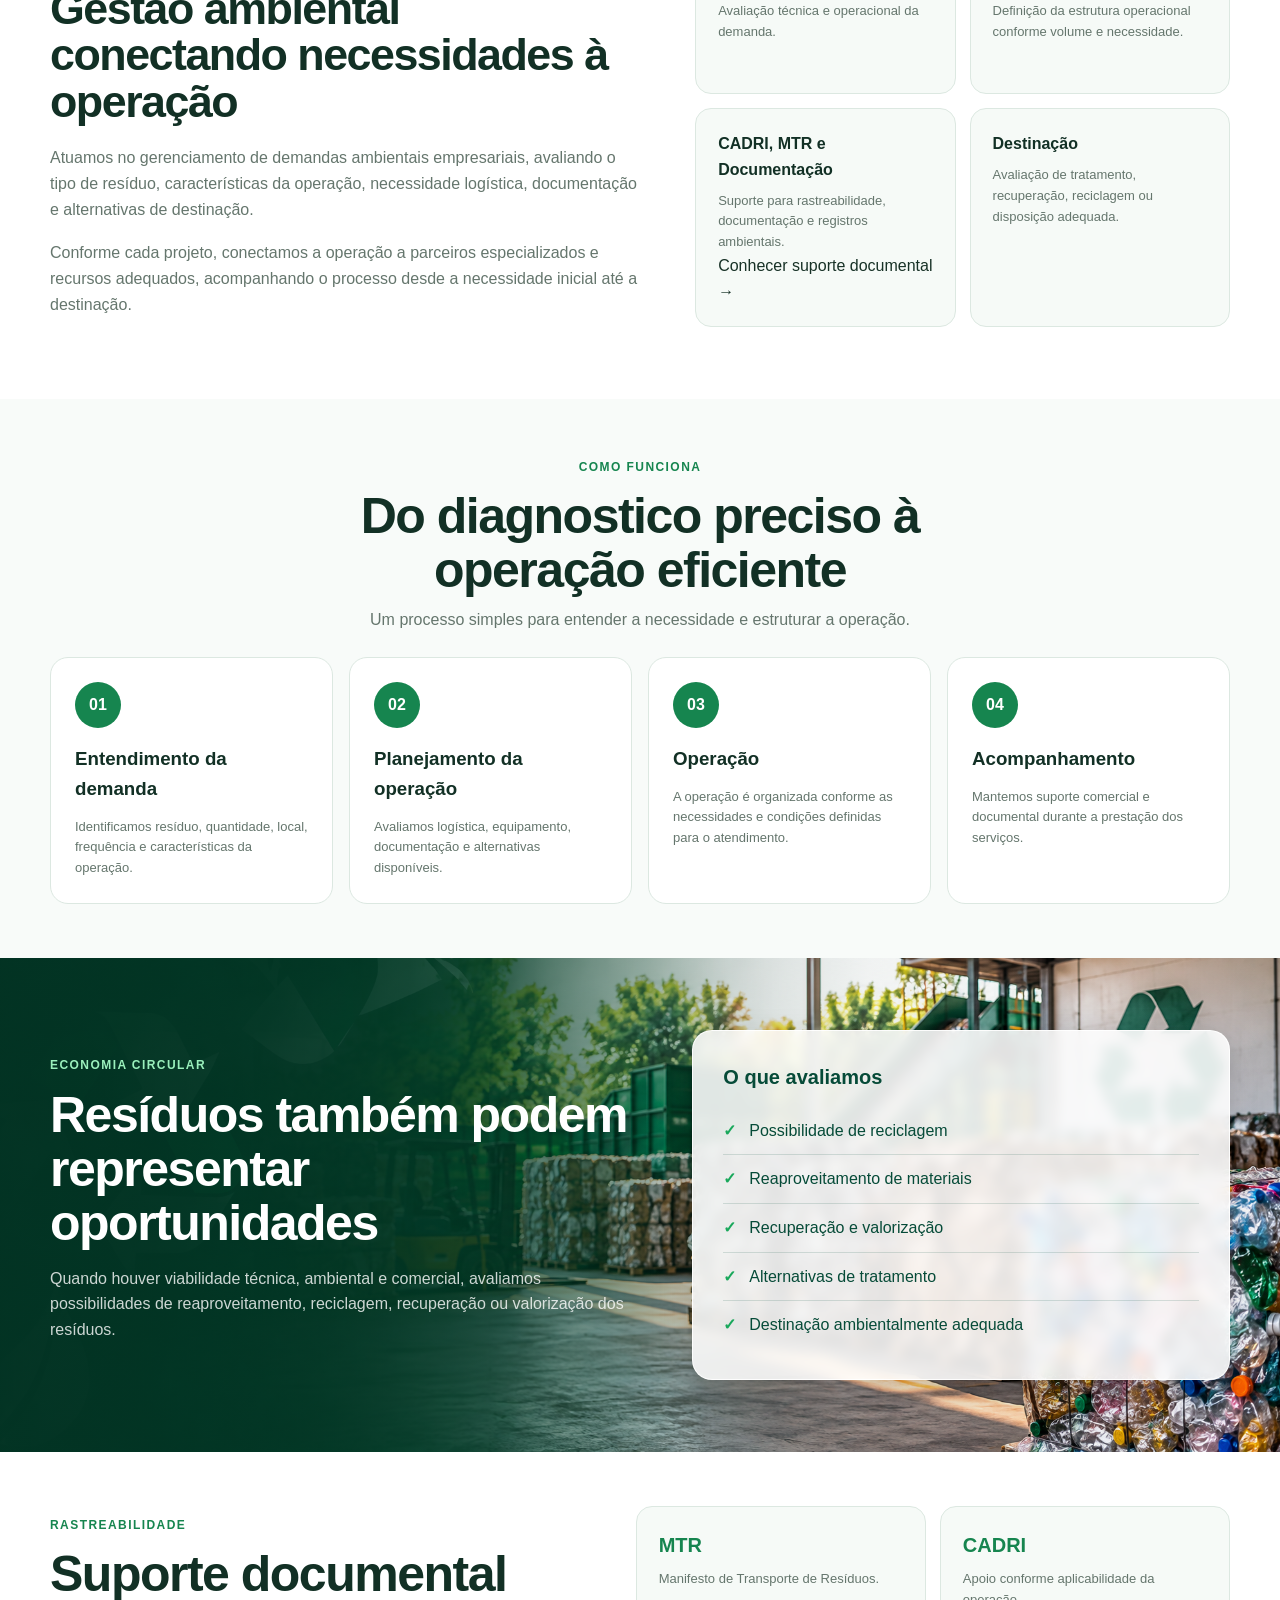
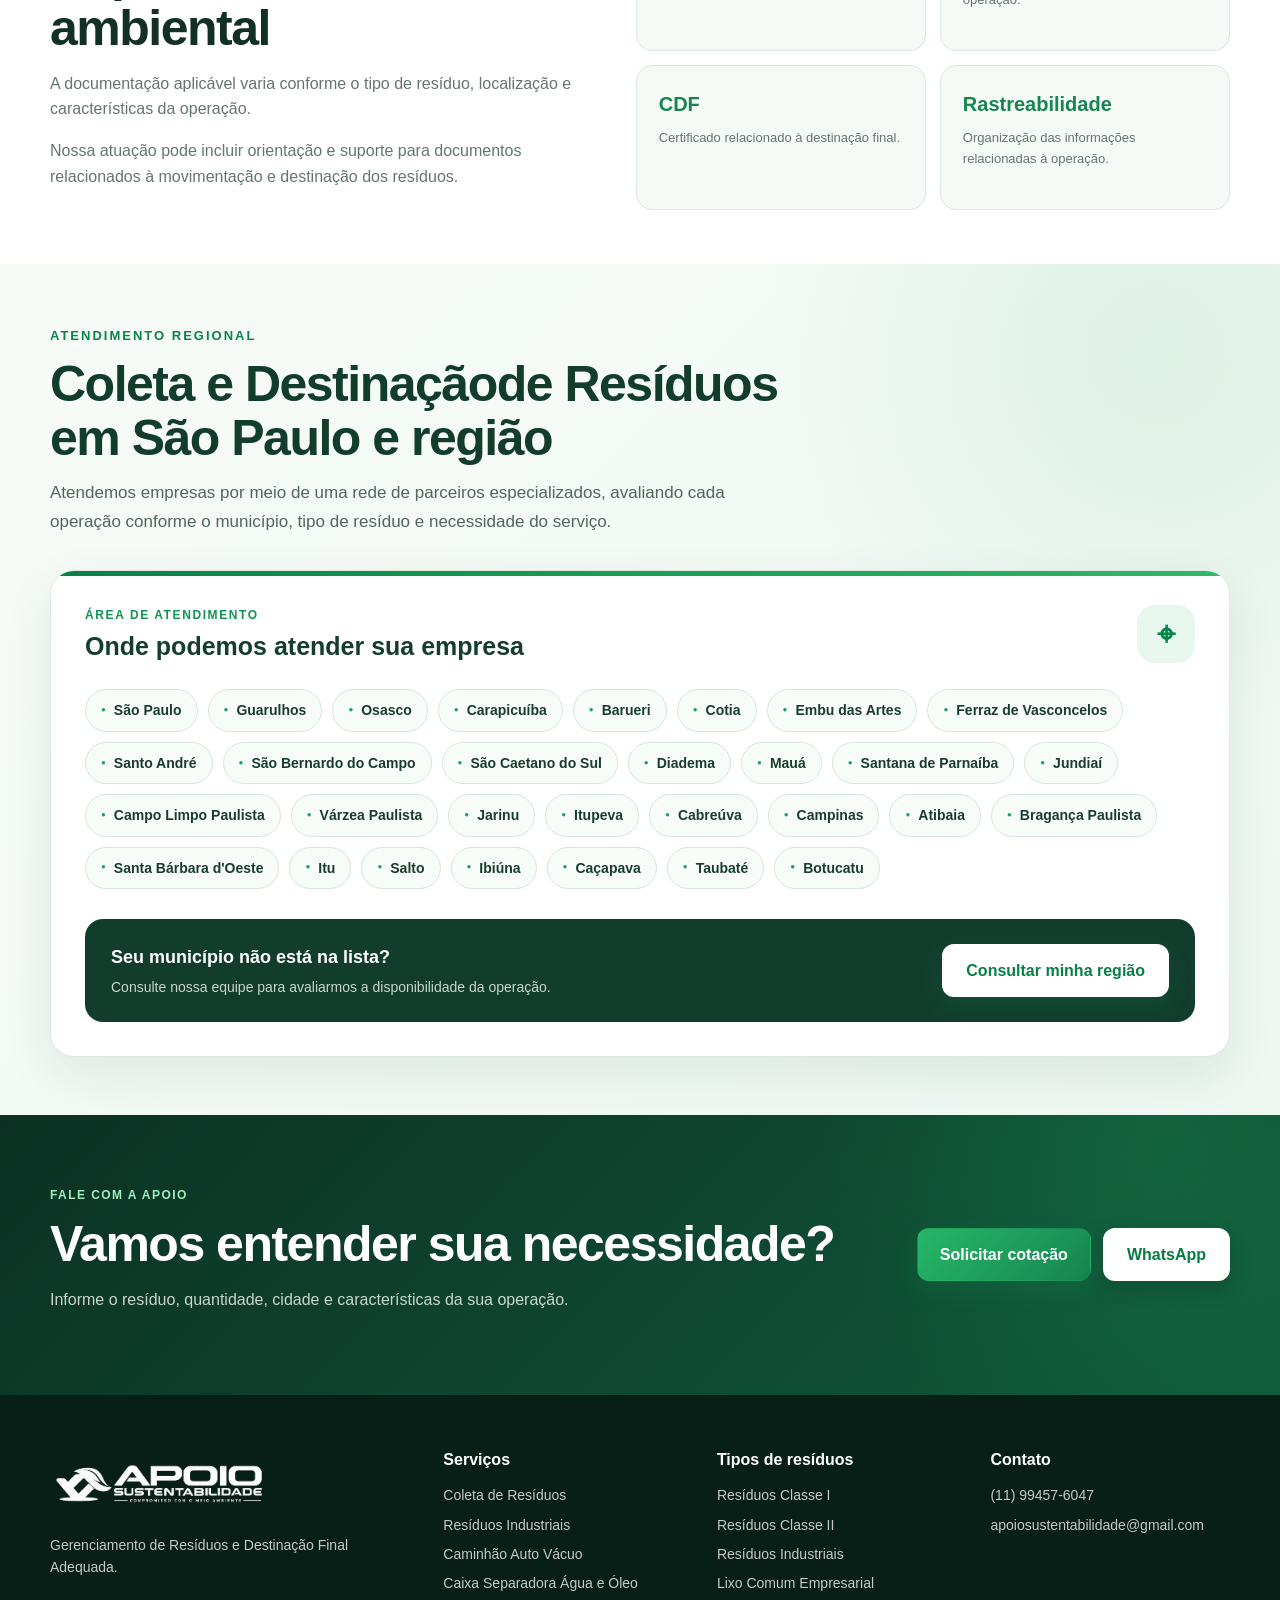
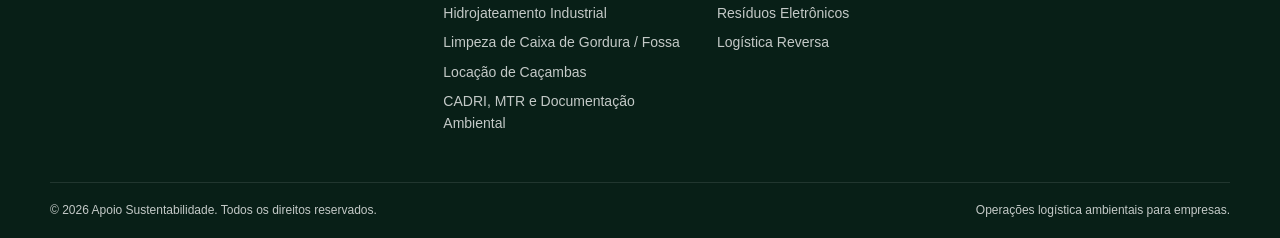
==== commit d67e47be: "Ativa assistente virtual na pagina inicial" ====
--- a/index.html
+++ b/index.html
@@ -1987,5 +1987,10 @@
 
 <script src="script.js?v=20260909-1"></script>
 
+<!-- ASSISTENTE VIRTUAL APOIO SUSTENTABILIDADE -->
+<link rel="stylesheet" href="assistente-apoio.css?v=1">
+<script src="assistente-apoio.js?v=1" defer></script>
+<!-- FIM DO ASSISTENTE VIRTUAL -->
+
 </body>
 </html>
--- a/assistente-apoio.css
+++ b/assistente-apoio.css
@@ -0,0 +1,307 @@
+
+/* ==================================================
+   APOIO SUSTENTABILIDADE
+   ASSISTENTE VIRTUAL - DESIGN V1
+   ================================================== */
+
+#apoio-assistente {
+    --apoio-verde: #087443;
+    --apoio-verde-escuro: #06452e;
+    --apoio-verde-claro: #e8f5ee;
+    --apoio-texto: #26352e;
+
+    position: fixed;
+    right: 24px;
+    bottom: 24px;
+    z-index: 99999;
+    font-family: Arial, Helvetica, sans-serif;
+    font-size: 14px;
+    line-height: 1.5;
+    color: var(--apoio-texto);
+    text-align: left;
+}
+
+#apoio-assistente *,
+#apoio-assistente *::before,
+#apoio-assistente *::after {
+    box-sizing: border-box;
+}
+
+#apoio-assistente [hidden] {
+    display: none !important;
+}
+
+/* BOTAO FLUTUANTE */
+
+#apoio-chat-abrir {
+    display: flex;
+    align-items: center;
+    justify-content: center;
+    gap: 10px;
+    padding: 16px 22px;
+    background: #087443;
+    color: #ffffff;
+    border: 0;
+    border-radius: 50px;
+    font-family: inherit;
+    font-size: 15px;
+    font-weight: 700;
+    cursor: pointer;
+    box-shadow: 0 6px 24px rgba(0, 0, 0, 0.23);
+    transition: background 0.2s, transform 0.2s;
+}
+
+#apoio-chat-abrir span {
+    font-size: 23px;
+}
+
+#apoio-chat-abrir:hover {
+    background: #065a35;
+    transform: translateY(-3px);
+}
+
+/* JANELA DE ATENDIMENTO */
+
+#apoio-chat-janela {
+    display: flex;
+    flex-direction: column;
+    width: 390px;
+    max-width: calc(100vw - 32px);
+    height: 610px;
+    max-height: calc(100vh - 48px);
+    background: #ffffff;
+    border: 1px solid #dce7df;
+    border-radius: 18px;
+    overflow: hidden;
+    box-shadow: 0 12px 45px rgba(0, 0, 0, 0.25);
+    animation: apoioChatEntrada 0.25s ease-out;
+}
+
+/* CABECALHO */
+
+#apoio-assistente .apoio-chat-cabecalho {
+    display: flex;
+    align-items: flex-start;
+    justify-content: space-between;
+    gap: 12px;
+    flex-shrink: 0;
+    padding: 21px 20px;
+    color: #ffffff;
+    background: linear-gradient(
+        135deg,
+        #06452e,
+        #087443
+    );
+}
+
+#apoio-assistente .apoio-chat-cabecalho strong {
+    display: block;
+    color: #ffffff;
+    font-size: 20px;
+    font-weight: 700;
+    margin-bottom: 3px;
+}
+
+#apoio-assistente .apoio-chat-cabecalho small {
+    display: block;
+    color: #ffffff;
+    font-size: 12px;
+    opacity: 0.92;
+    margin-top: 3px;
+}
+
+/* BOTAO FECHAR */
+
+#apoio-chat-fechar {
+    display: flex;
+    align-items: center;
+    justify-content: center;
+    width: 34px;
+    height: 34px;
+    padding: 0;
+    flex-shrink: 0;
+    border: 1px solid rgba(255,255,255,0.25);
+    border-radius: 50%;
+    background: rgba(255,255,255,0.12);
+    color: #ffffff;
+    font-size: 17px;
+    cursor: pointer;
+}
+
+#apoio-chat-fechar:hover {
+    background: rgba(255,255,255,0.25);
+}
+
+/* AREA DAS MENSAGENS */
+
+#apoio-chat-mensagens {
+    display: flex;
+    flex-direction: column;
+    flex: 1;
+    min-height: 0;
+    gap: 12px;
+    overflow-y: auto;
+    overscroll-behavior: contain;
+    padding: 18px 15px;
+    background: #f4f7f5;
+    scrollbar-width: thin;
+    scrollbar-color: #a8c6b4 #f4f7f5;
+}
+
+/* MENSAGENS DO ASSISTENTE */
+
+#apoio-assistente .apoio-mensagem {
+    max-width: 92%;
+    padding: 12px 14px;
+    font-size: 14px;
+    line-height: 1.6;
+    overflow-wrap: anywhere;
+    white-space: pre-wrap;
+    flex-shrink: 0;
+}
+
+#apoio-assistente .apoio-mensagem.apoio-assistente {
+    align-self: flex-start;
+    background: #ffffff;
+    color: #26352e;
+    border: 1px solid #e1e9e3;
+    border-radius: 3px 13px 13px 13px;
+    box-shadow: 0 2px 5px rgba(0,0,0,0.04);
+}
+
+/* MENSAGENS DO CLIENTE */
+
+#apoio-assistente .apoio-mensagem.apoio-cliente {
+    align-self: flex-end;
+    background: #087443;
+    color: #ffffff;
+    border-radius: 13px 3px 13px 13px;
+}
+
+/* MENU DE ATENDIMENTO */
+
+#apoio-assistente .apoio-chat-opcoes {
+    display: flex;
+    flex-direction: column;
+    gap: 9px;
+    width: 100%;
+    flex-shrink: 0;
+    padding: 2px 0 6px;
+}
+
+#apoio-assistente .apoio-chat-opcoes button {
+    display: block;
+    width: 100%;
+    min-height: 43px;
+    padding: 11px 14px;
+    border: 1px solid #94bca5;
+    border-radius: 9px;
+    background: #ffffff;
+    color: #075c36;
+    font-family: inherit;
+    font-size: 13px;
+    font-weight: 600;
+    line-height: 1.4;
+    text-align: left;
+    white-space: normal;
+    cursor: pointer;
+    box-shadow: 0 2px 4px rgba(0,0,0,0.03);
+    transition: background 0.2s, color 0.2s;
+}
+
+#apoio-assistente .apoio-chat-opcoes button:hover {
+    background: #087443;
+    color: #ffffff;
+    border-color: #087443;
+}
+
+#apoio-assistente button:focus-visible {
+    outline: 3px solid #e1b94d;
+    outline-offset: 2px;
+}
+
+/* RODAPE INSTITUCIONAL */
+
+#apoio-assistente .apoio-chat-rodape {
+    flex-shrink: 0;
+    padding: 13px 16px;
+    background: #ffffff;
+    border-top: 1px solid #dce7df;
+    text-align: center;
+    color: #06452e;
+    font-size: 12px;
+    font-weight: 700;
+}
+
+#apoio-assistente .apoio-chat-rodape small {
+    display: block;
+    margin-top: 4px;
+    color: #64756b;
+    font-size: 10px;
+    font-weight: 400;
+    line-height: 1.5;
+}
+
+/* ANIMACAO DE ABERTURA */
+
+@keyframes apoioChatEntrada {
+    from {
+        opacity: 0;
+        transform: translateY(14px);
+    }
+
+    to {
+        opacity: 1;
+        transform: translateY(0);
+    }
+}
+
+@media (prefers-reduced-motion: reduce) {
+    #apoio-assistente *,
+    #apoio-chat-janela {
+        animation: none !important;
+        transition: none !important;
+    }
+}
+
+/* RESPONSIVIDADE PARA CELULARES */
+
+@media screen and (max-width: 600px) {
+
+    #apoio-assistente {
+        right: 12px;
+        bottom: 12px;
+    }
+
+    #apoio-chat-janela {
+        width: calc(100vw - 24px);
+        height: 620px;
+        max-height: calc(100vh - 24px);
+        max-height: calc(100dvh - 24px);
+        border-radius: 15px;
+    }
+
+    #apoio-chat-abrir {
+        padding: 13px 18px;
+        font-size: 13px;
+    }
+
+    #apoio-assistente .apoio-chat-cabecalho {
+        padding: 17px;
+    }
+
+    #apoio-assistente .apoio-chat-cabecalho strong {
+        font-size: 18px;
+    }
+
+    #apoio-chat-mensagens {
+        padding: 14px 12px;
+    }
+
+    #apoio-assistente .apoio-chat-opcoes button {
+        min-height: 44px;
+        font-size: 13px;
+    }
+}
+
+/* FIM DO ASSISTENTE VIRTUAL */
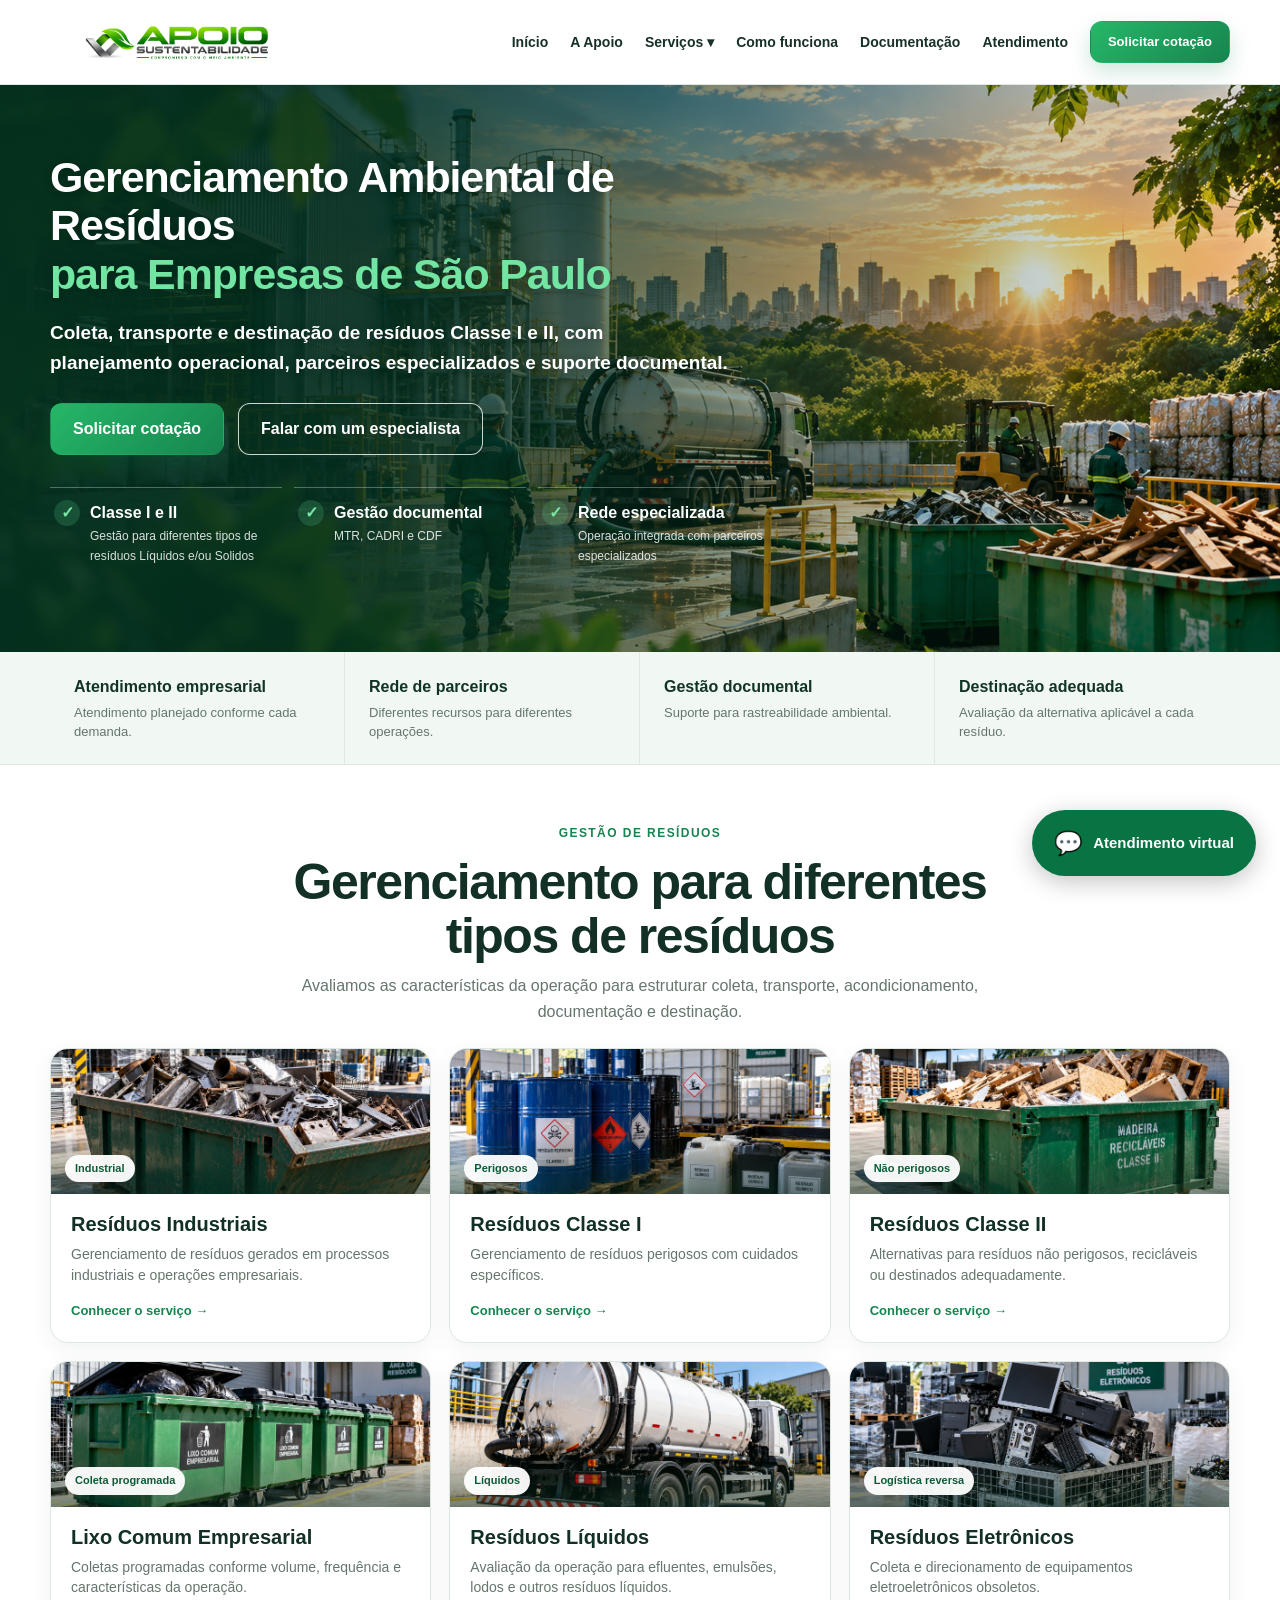
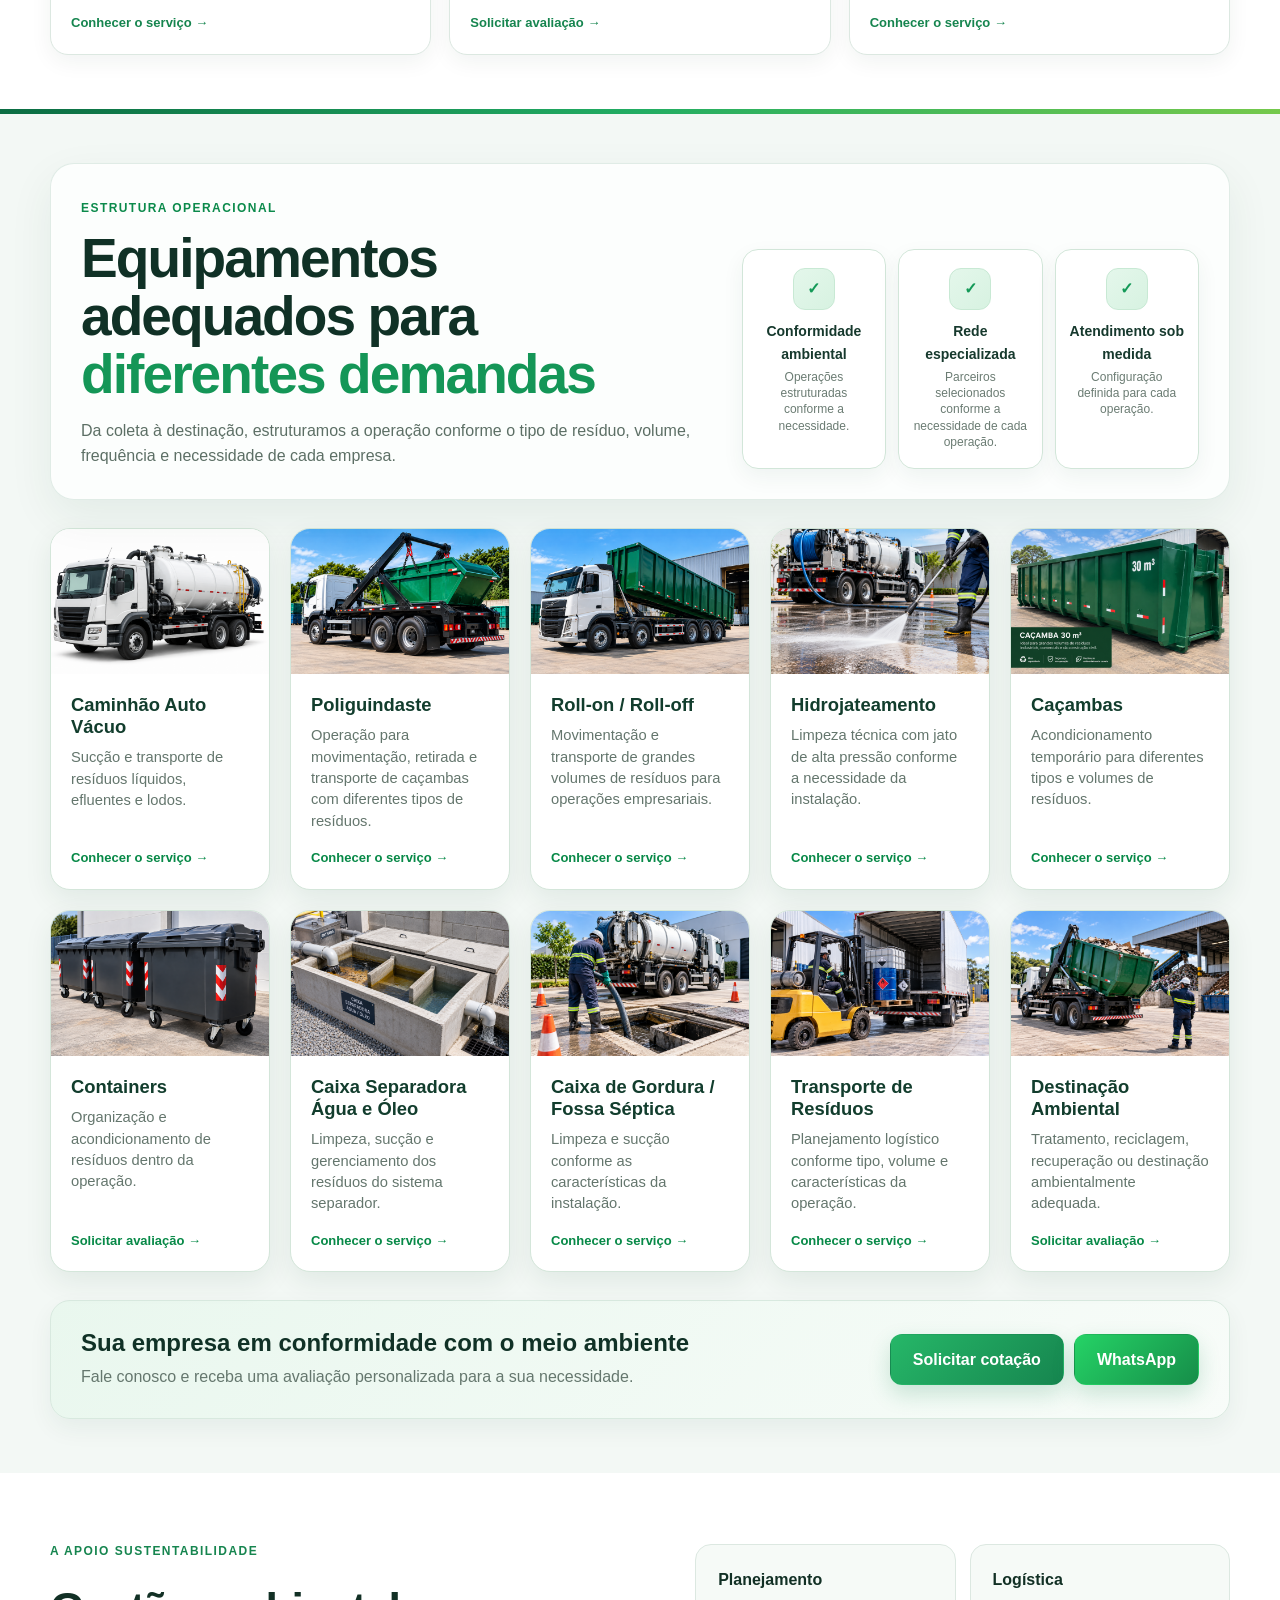
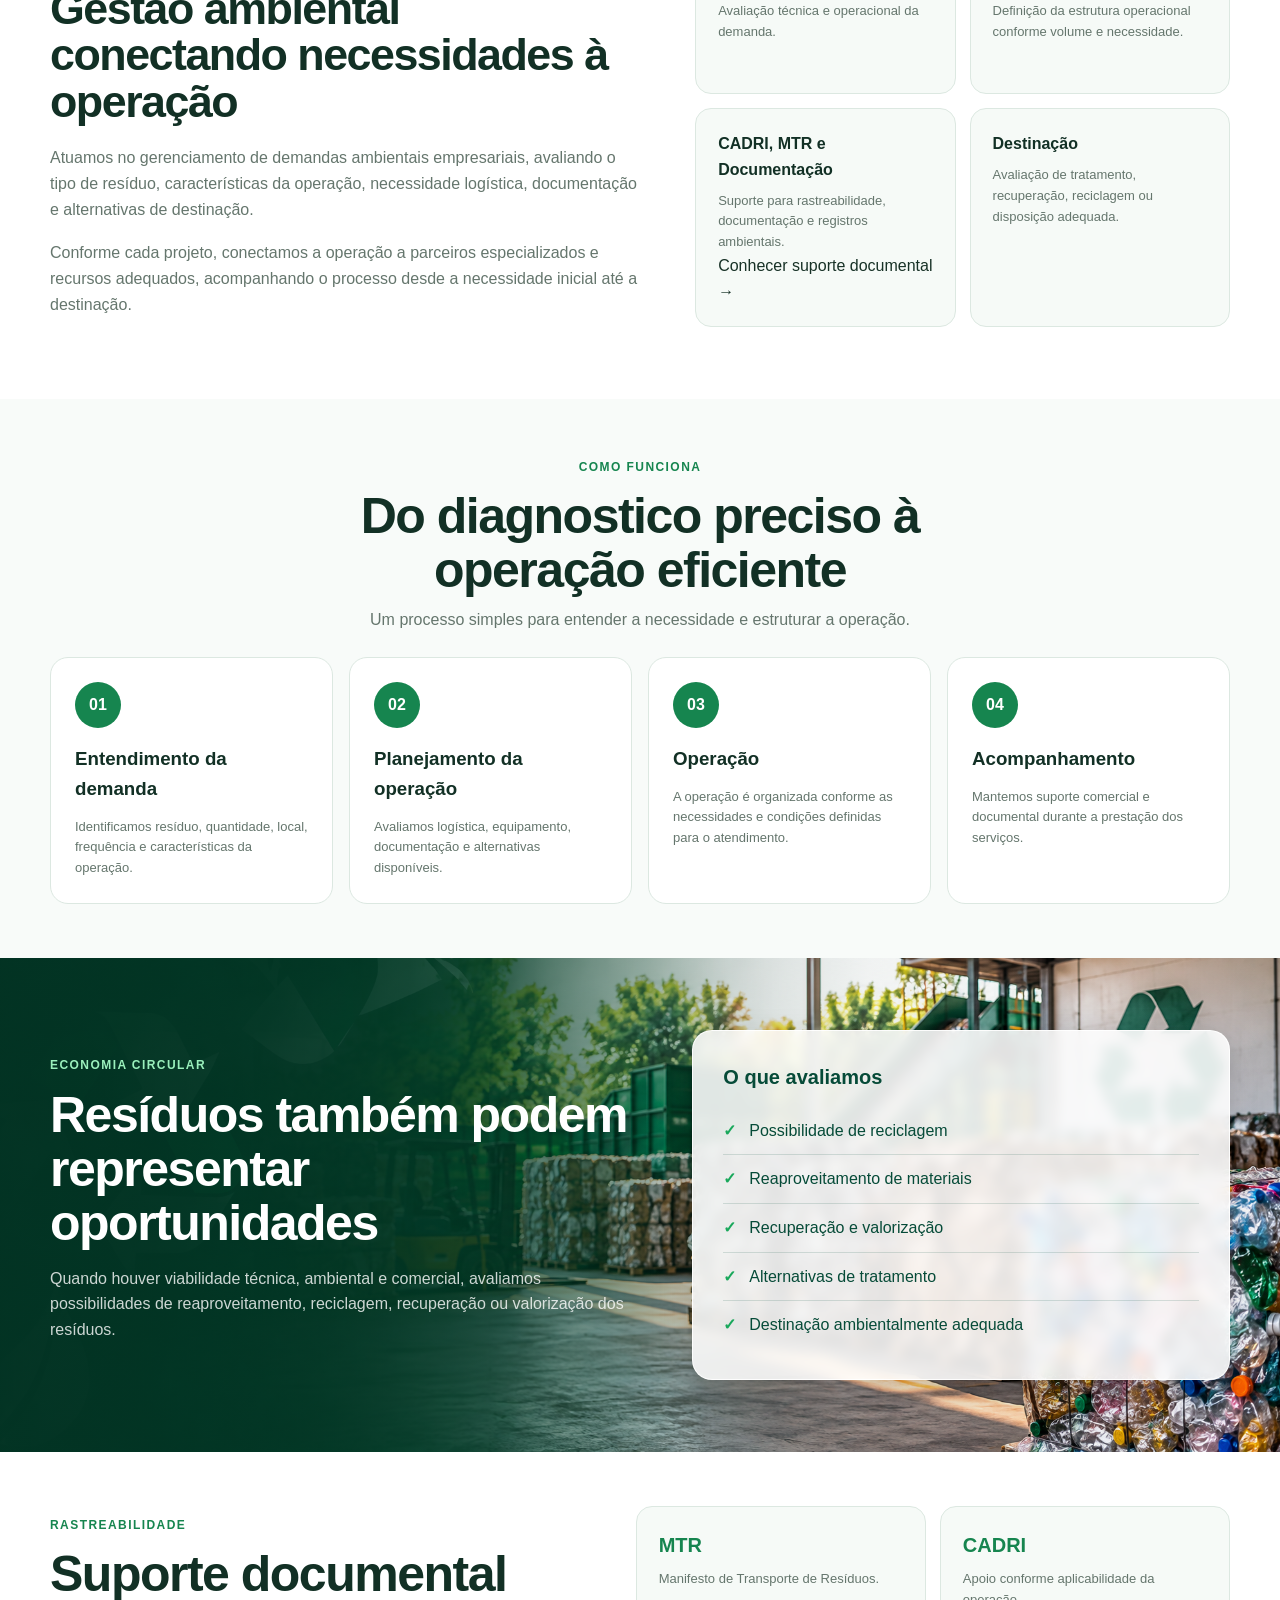
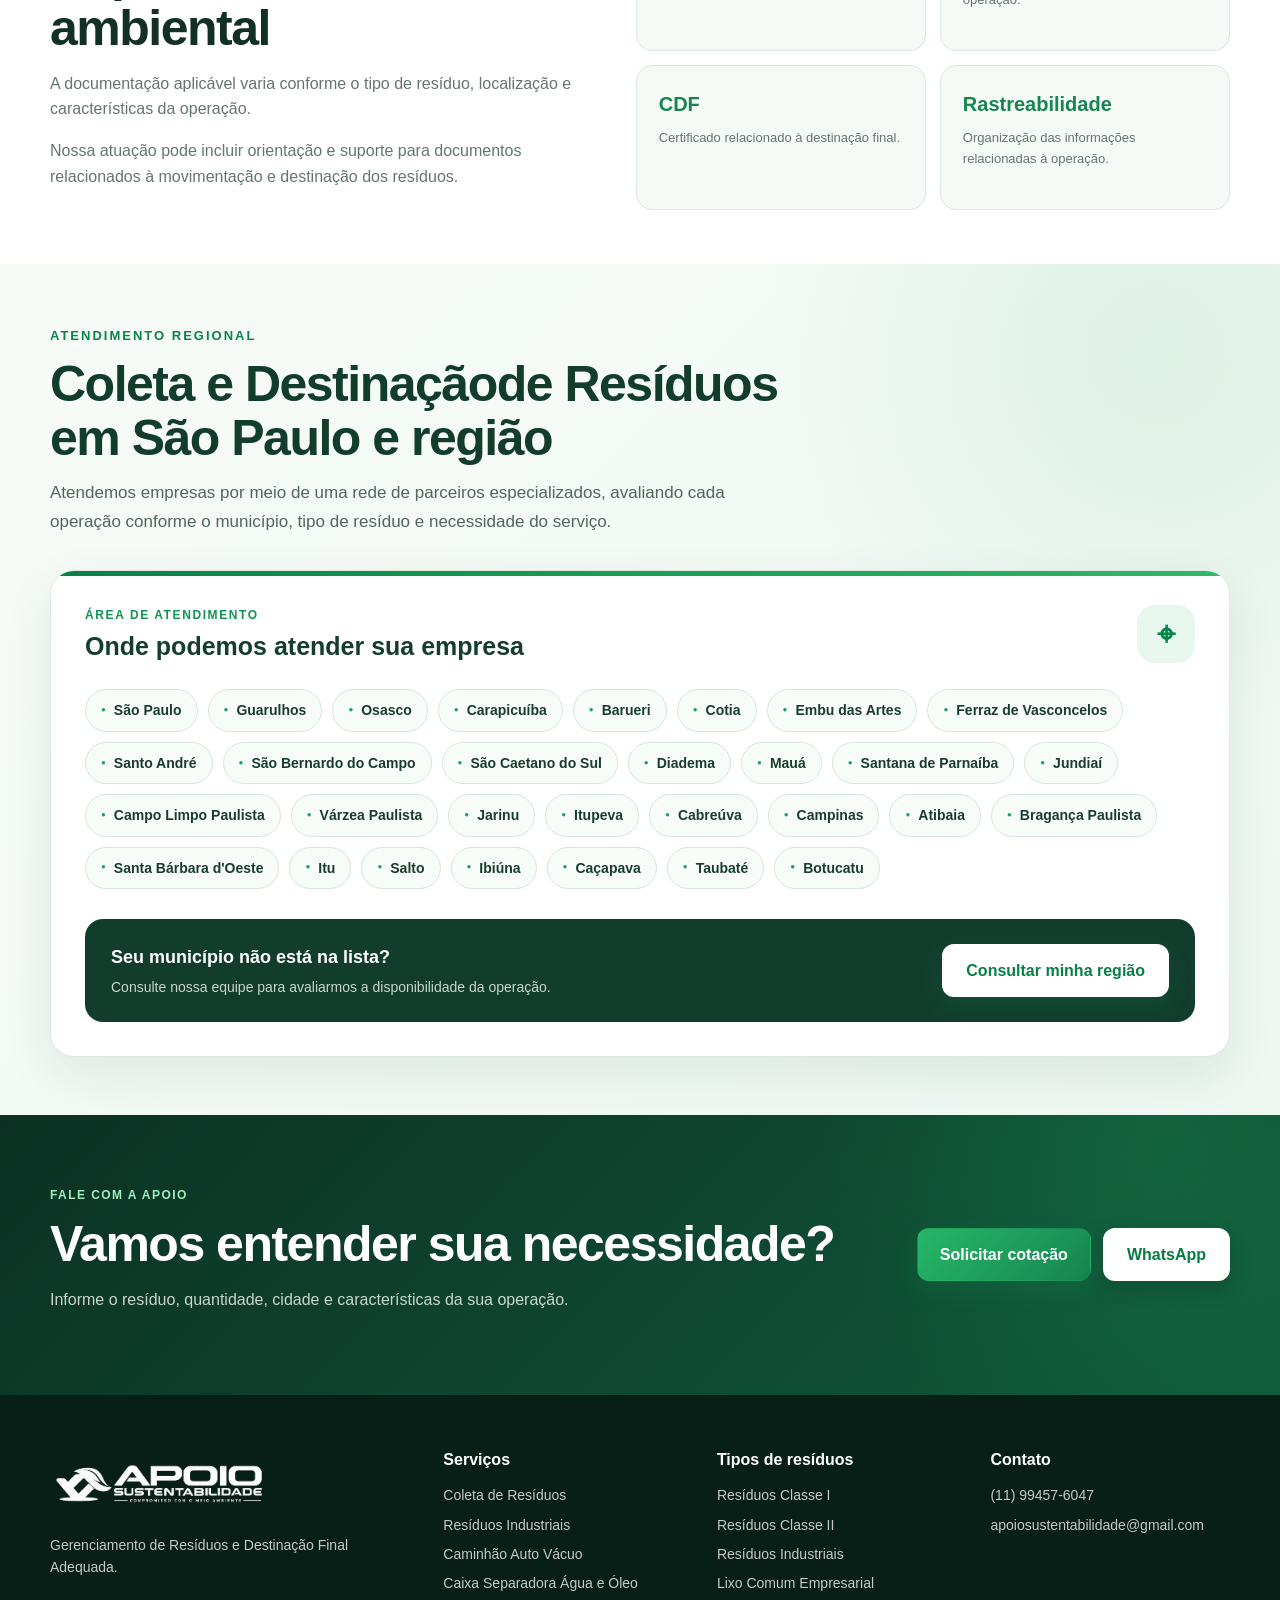
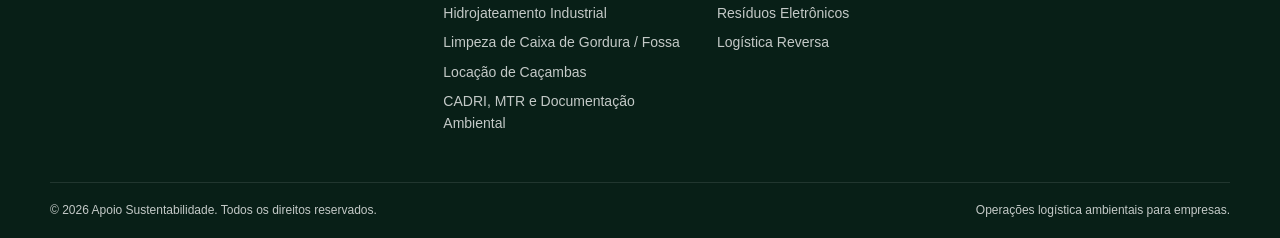
==== commit 3d983ac1: "Remove chat antigo e elimina sobreposicao de atendimento" ====
--- a/index.html
+++ b/index.html
@@ -1739,257 +1739,11 @@
 
 </footer>
 
-
-<!-- CHAT APOIO SUSTENTABILIDADE -->
-<style>
- #apoio-chat-button {
-  position: fixed;
-  right: 22px;
-  bottom: 22px;
-  z-index: 9998;
-  width: auto;
-  max-width: calc(100vw - 44px);
-  height: 56px;
-  padding: 0 20px;
-  border: 0;
-  border-radius: 30px;
-  background: #087c42;
-  color: white;
-  font-size: 15px;
-  font-weight: 700;
-  font-family: Arial, sans-serif;
-  white-space: nowrap;
-  cursor: pointer;
-  box-shadow: 0 5px 20px #0003;
-}
-
-  #apoio-chat-panel {
-    position: fixed;
-    right: 22px;
-    bottom: 98px;
-    z-index: 9999;
-    width: min(360px, calc(100vw - 32px));
-    height: min(490px, calc(100dvh - 120px));
-    display: none;
-    flex-direction: column;
-    overflow: hidden;
-    border-radius: 18px;
-    background: white;
-    box-shadow: 0 8px 35px #0004;
-    font-family: Arial, sans-serif;
-  }
-
-  #apoio-chat-panel.open { display: flex; }
-
-  .apoio-chat-header {
-    background: #07552b;
-    color: white;
-    padding: 17px;
-    display: flex;
-    justify-content: space-between;
-    align-items: center;
-  }
-
-  .apoio-chat-header button {
-    border: 0;
-    background: transparent;
-    color: white;
-    font-size: 24px;
-    cursor: pointer;
-  }
-
-  .apoio-chat-content {
-    flex: 1;
-    overflow-y: auto;
-    padding: 16px;
-    background: #f3f8f5;
-  }
-
-  .apoio-chat-message {
-    padding: 12px;
-    border-radius: 12px;
-    background: white;
-    color: #183c2a;
-    margin-bottom: 15px;
-    line-height: 1.5;
-    font-size: 14px;
-  }
-
-  .apoio-chat-content label {
-    display: block;
-    margin: 12px 0 5px;
-    font-size: 13px;
-    font-weight: bold;
-    color: #183c2a;
-  }
-
-  .apoio-chat-content input,
-  .apoio-chat-content select,
-  .apoio-chat-content textarea {
-    width: 100%;
-    box-sizing: border-box;
-    padding: 11px;
-    border: 1px solid #cbd9d0;
-    border-radius: 8px;
-    background: white;
-    color: #183c2a;
-    font: inherit;
-    font-size: 14px;
-  }
-
-  .apoio-chat-content textarea {
-    min-height: 75px;
-    resize: vertical;
-  }
-
-  .apoio-chat-submit {
-    width: 100%;
-    margin-top: 15px;
-    padding: 13px;
-    background: #087c42;
-    color: white;
-    border: 0;
-    border-radius: 9px;
-    font-weight: bold;
-    cursor: pointer;
-  }
-
-  @media (max-width: 480px) {
-    #apoio-chat-panel {
-      right: 16px;
-      bottom: 90px;
-    }
-    #apoio-chat-button {
-      right: 16px;
-      bottom: 16px;
-    }
-  }
-</style>
-
-<button id="apoio-chat-button"
-        type="button"
-        aria-label="Abrir atendimento"
-        aria-expanded="false"
-        aria-controls="apoio-chat-panel">💬 Vamos conversar por chat</button>
-
-<section id="apoio-chat-panel"
-         role="dialog"
-         aria-label="Atendimento Apoio Sustentabilidade">
-  <div class="apoio-chat-header">
-    <div>
-      <strong>Apoio Sustentabilidade</strong>
-      <div style="font-size:12px;margin-top:4px">
-        Atendimento comercial
-      </div>
-    </div>
-    <button type="button" id="apoio-chat-close"
-            aria-label="Fechar atendimento">×</button>
-  </div>
-
-  <div class="apoio-chat-content">
-    <div class="apoio-chat-message">
-      Olá! Bem-vindo à Apoio Sustentabilidade.
-      Como podemos ajudar sua empresa?
-    </div>
-
-    <form id="apoio-chat-form">
-      <label for="apoio-chat-nome">Seu nome *</label>
-      <input id="apoio-chat-nome" required>
-
-      <label for="apoio-chat-empresa">Empresa *</label>
-      <input id="apoio-chat-empresa" required>
-
-      <label for="apoio-chat-servico">Serviço desejado *</label>
-      <select id="apoio-chat-servico" required>
-        <option value="">Selecione um serviço</option>
-        <option>Coleta e transporte de resíduos</option>
-        <option>Resíduos Classe I</option>
-        <option>Resíduos Classe II</option>
-        <option>Caminhão Auto Vácuo</option>
-        <option>Hidrojateamento</option>
-        <option>Caçambas e containers</option>
-        <option>Limpeza de caixas separadoras</option>
-        <option>Resíduos eletrônicos</option>
-        <option>MTR, CADRI e documentação</option>
-        <option>Outros serviços</option>
-      </select>
-
-      <label for="apoio-chat-mensagem">Sua necessidade *</label>
-      <textarea id="apoio-chat-mensagem"
-                required
-                placeholder="Descreva o serviço e o município"></textarea>
-
-      <button class="apoio-chat-submit" type="submit">
-        Enviar pelo WhatsApp
-      </button>
-    </form>
-  </div>
-</section>
-
-<script>
-(function () {
-  const button = document.getElementById("apoio-chat-button");
-  const panel = document.getElementById("apoio-chat-panel");
-  const close = document.getElementById("apoio-chat-close");
-  const form = document.getElementById("apoio-chat-form");
-
-  function toggleChat(open) {
-    panel.classList.toggle("open", open);
-    button.setAttribute("aria-expanded", String(open));
-    if (open) {
-      document.getElementById("apoio-chat-nome").focus();
-    } else {
-      button.focus();
-    }
-  }
-
-  button.addEventListener("click", function () {
-    toggleChat(!panel.classList.contains("open"));
-  });
-
-  close.addEventListener("click", function () {
-    toggleChat(false);
-  });
-
-  document.addEventListener("keydown", function (event) {
-    if (event.key === "Escape" && panel.classList.contains("open")) {
-      toggleChat(false);
-    }
-  });
-
-  form.addEventListener("submit", function (event) {
-    event.preventDefault();
-
-    if (!form.reportValidity()) return;
-
-    const nome = document.getElementById("apoio-chat-nome").value.trim();
-    const empresa = document.getElementById("apoio-chat-empresa").value.trim();
-    const servico = document.getElementById("apoio-chat-servico").value;
-    const mensagem = document.getElementById("apoio-chat-mensagem").value.trim();
-
-    const texto =
-      "Olá, Apoio Sustentabilidade! Solicito atendimento.\n\n" +
-      "Nome: " + nome + "\n" +
-      "Empresa: " + empresa + "\n" +
-      "Serviço: " + servico + "\n" +
-      "Necessidade: " + mensagem;
-
-    window.open(
-      "https://wa.me/5511994576047?text=" + encodeURIComponent(texto),
-      "_blank",
-      "noopener,noreferrer"
-    );
-  });
-})();
-</script>
-<!-- FIM DO CHAT APOIO SUSTENTABILIDADE -->
-
-
 <script src="script.js?v=20260909-1"></script>
 
 <!-- ASSISTENTE VIRTUAL APOIO SUSTENTABILIDADE -->
 <link rel="stylesheet" href="assistente-apoio.css?v=1">
-<script src="assistente-apoio.js?v=1" defer></script>
+<script src="assistente-apoio.js?v=2" defer></script>
 <!-- FIM DO ASSISTENTE VIRTUAL -->
 
 </body>
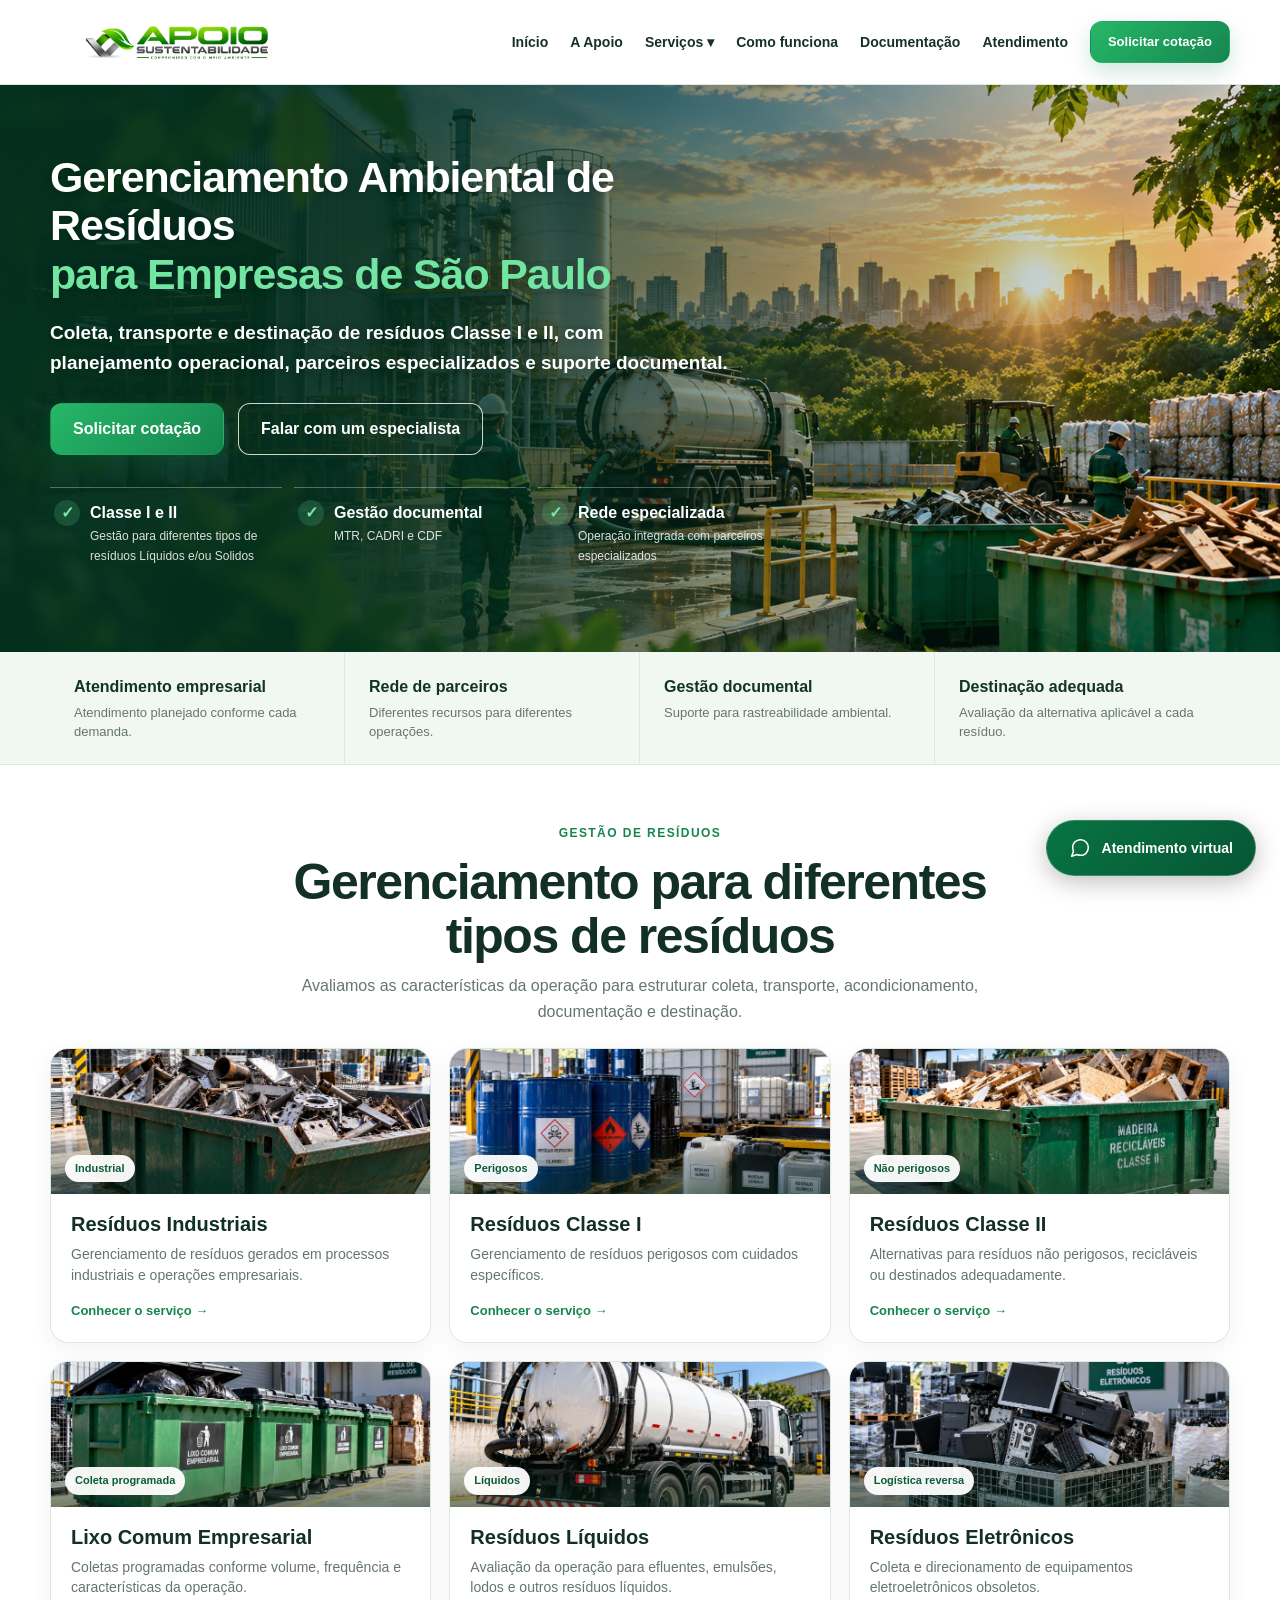
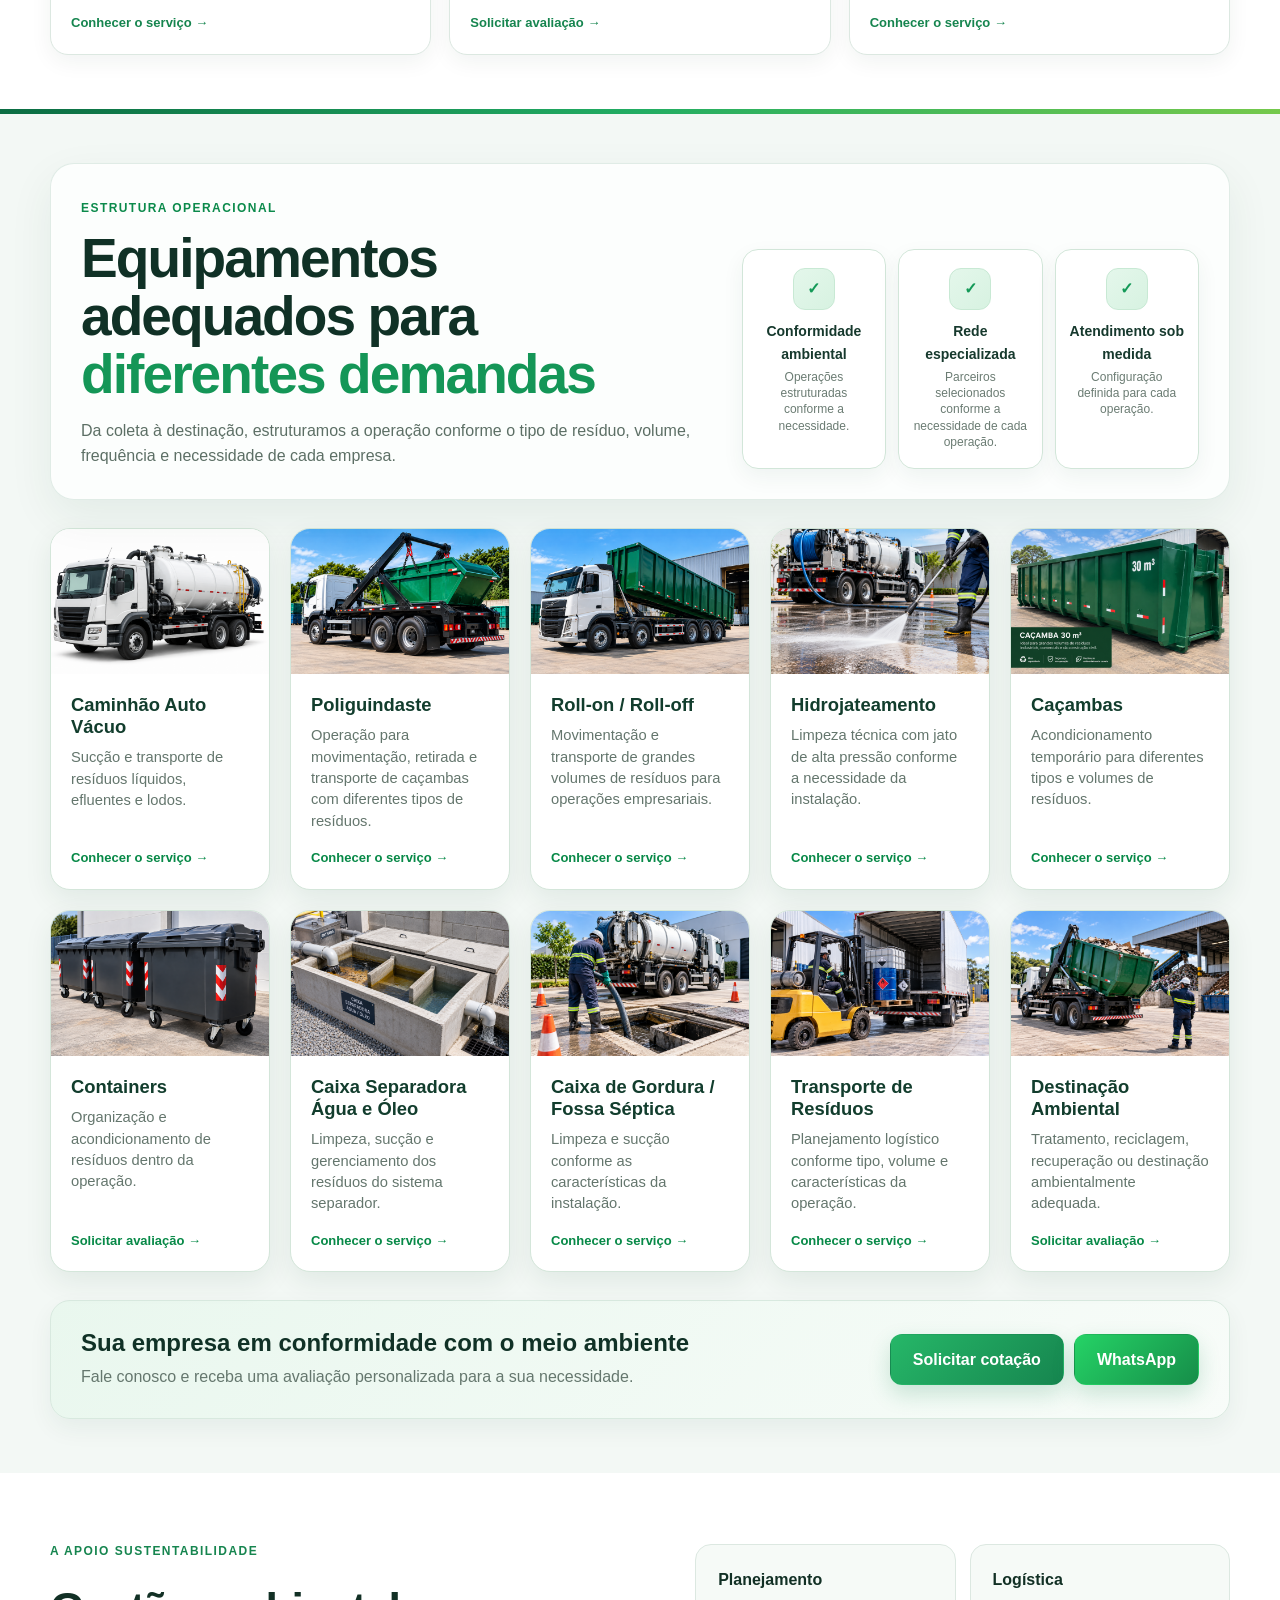
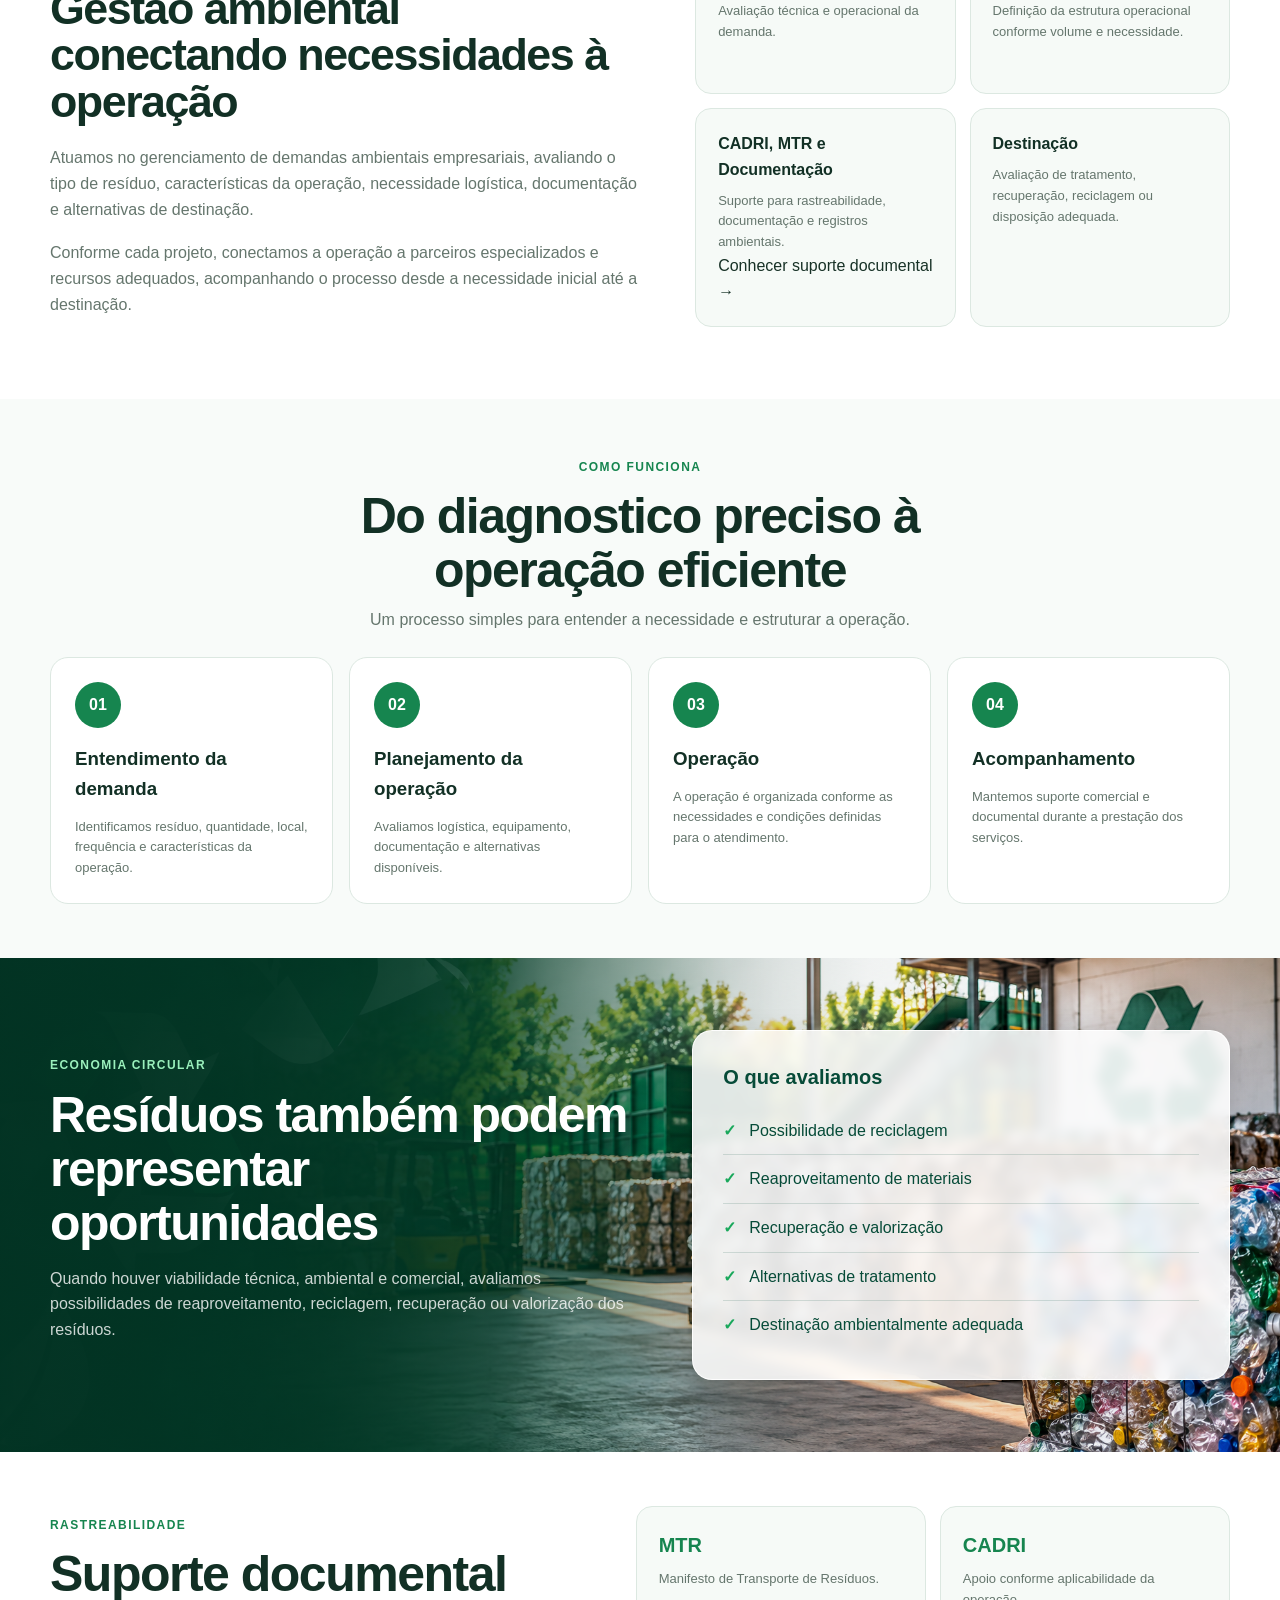
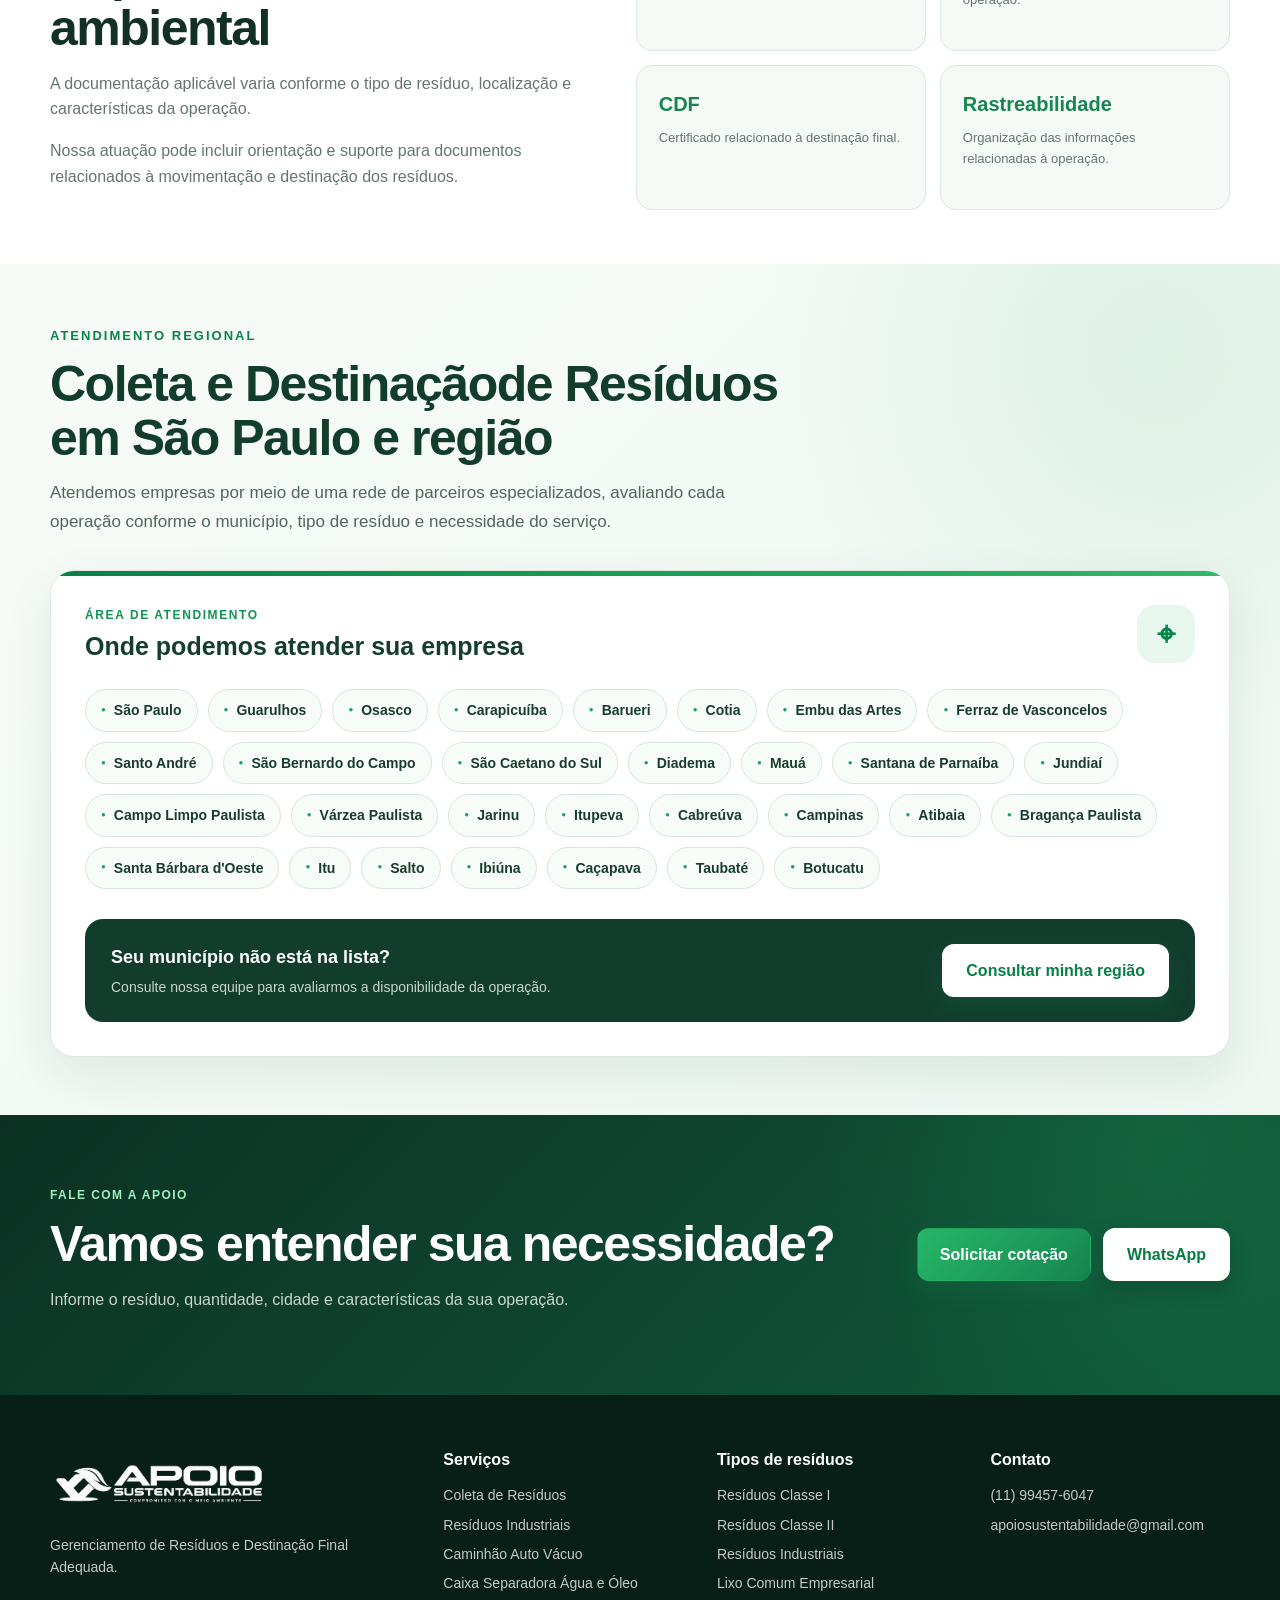
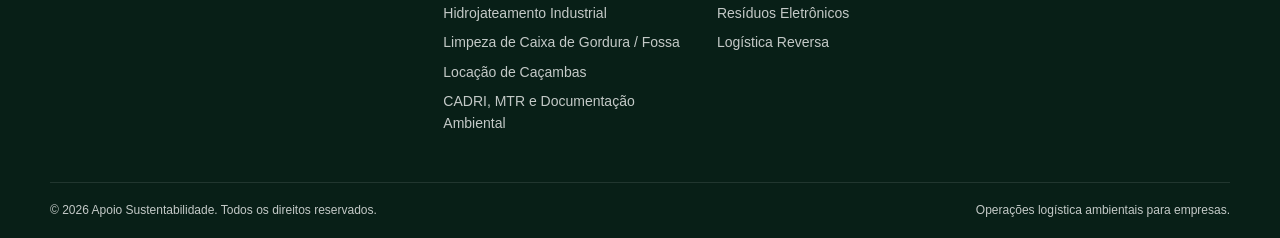
==== commit 94e1a49f: "Ativa assistente virtual V3 Premium" ====
--- a/index.html
+++ b/index.html
@@ -1742,8 +1742,10 @@
 <script src="script.js?v=20260909-1"></script>
 
 <!-- ASSISTENTE VIRTUAL APOIO SUSTENTABILIDADE -->
-<link rel="stylesheet" href="assistente-apoio.css?v=1">
-<script src="assistente-apoio.js?v=2" defer></script>
+
+<link rel="stylesheet" href="assistente-apoio.css?v=3">
+<script src="assistente-apoio.js?v=3" defer></script>
+
 <!-- FIM DO ASSISTENTE VIRTUAL -->
 
 </body>
--- a/assistente-apoio.css
+++ b/assistente-apoio.css
@@ -1,7 +1,8 @@
 
 /* ==================================================
    APOIO SUSTENTABILIDADE
-   ASSISTENTE VIRTUAL - DESIGN V1
+   ASSISTENTE VIRTUAL V3 PREMIUM
+   DESIGN INSTITUCIONAL
    ================================================== */
 
 #apoio-assistente {
@@ -31,100 +32,162 @@
     display: none !important;
 }
 
-/* BOTAO FLUTUANTE */
+#apoio-assistente button {
+    font-family: inherit;
+}
+
+#apoio-assistente svg {
+    display: block;
+    flex-shrink: 0;
+}
+
+/* ==================================================
+   BOTAO FLUTUANTE
+   ================================================== */
 
 #apoio-chat-abrir {
     display: flex;
     align-items: center;
     justify-content: center;
-    gap: 10px;
-    padding: 16px 22px;
-    background: #087443;
-    color: #ffffff;
-    border: 0;
+    gap: 11px;
+    padding: 14px 22px;
+    min-height: 56px;
+    background: linear-gradient(135deg, #087443, #065634);
+    color: #ffffff;
+    border: 1px solid rgba(255,255,255,0.2);
     border-radius: 50px;
-    font-family: inherit;
-    font-size: 15px;
+    font-size: 14px;
     font-weight: 700;
     cursor: pointer;
-    box-shadow: 0 6px 24px rgba(0, 0, 0, 0.23);
-    transition: background 0.2s, transform 0.2s;
+    box-shadow: 0 6px 25px rgba(0,0,0,0.25);
+    transition: transform 0.2s, background 0.2s;
 }
 
 #apoio-chat-abrir span {
-    font-size: 23px;
+    display: flex;
+    align-items: center;
+    justify-content: center;
 }
 
 #apoio-chat-abrir:hover {
-    background: #065a35;
+    background: #06452e;
     transform: translateY(-3px);
 }
 
-/* JANELA DE ATENDIMENTO */
+/* ==================================================
+   JANELA PRINCIPAL
+   ================================================== */
 
 #apoio-chat-janela {
     display: flex;
     flex-direction: column;
-    width: 390px;
+    width: 410px;
     max-width: calc(100vw - 32px);
-    height: 610px;
-    max-height: calc(100vh - 48px);
+    height: 700px;
+    max-height: calc(100vh - 40px);
+    max-height: calc(100dvh - 40px);
     background: #ffffff;
     border: 1px solid #dce7df;
     border-radius: 18px;
     overflow: hidden;
-    box-shadow: 0 12px 45px rgba(0, 0, 0, 0.25);
+    box-shadow: 0 15px 50px rgba(0,0,0,0.28);
     animation: apoioChatEntrada 0.25s ease-out;
 }
 
-/* CABECALHO */
+/* ==================================================
+   CABECALHO PREMIUM
+   ================================================== */
 
 #apoio-assistente .apoio-chat-cabecalho {
     display: flex;
-    align-items: flex-start;
+    align-items: center;
     justify-content: space-between;
-    gap: 12px;
-    flex-shrink: 0;
-    padding: 21px 20px;
-    color: #ffffff;
+    gap: 10px;
+    flex-shrink: 0;
+    padding: 16px 14px;
     background: linear-gradient(
         135deg,
-        #06452e,
+        #043e29,
         #087443
     );
-}
-
-#apoio-assistente .apoio-chat-cabecalho strong {
+    color: #ffffff;
+}
+
+#apoio-assistente .apoio-chat-avatar {
+    display: flex;
+    align-items: center;
+    justify-content: center;
+    width: 45px;
+    height: 45px;
+    flex-shrink: 0;
+    border-radius: 50%;
+    background: #ffffff;
+    color: #087443;
+    box-shadow: 0 3px 10px rgba(0,0,0,0.12);
+}
+
+#apoio-assistente .apoio-chat-avatar svg {
+    width: 25px;
+    height: 25px;
+}
+
+#apoio-assistente .apoio-chat-identidade {
+    flex: 1;
+    min-width: 0;
+}
+
+#apoio-assistente .apoio-chat-identidade strong {
     display: block;
-    color: #ffffff;
-    font-size: 20px;
+    margin: 0;
+    color: #ffffff;
+    font-size: 16px;
     font-weight: 700;
-    margin-bottom: 3px;
-}
-
-#apoio-assistente .apoio-chat-cabecalho small {
+    line-height: 1.3;
+}
+
+#apoio-assistente .apoio-chat-identidade small {
     display: block;
-    color: #ffffff;
-    font-size: 12px;
-    opacity: 0.92;
     margin-top: 3px;
-}
-
-/* BOTAO FECHAR */
+    color: #e0f3e8;
+    font-size: 11px;
+    line-height: 1.4;
+}
+
+#apoio-assistente .apoio-chat-status {
+    display: flex;
+    align-items: center;
+    gap: 6px;
+    margin-top: 5px;
+    font-size: 10px;
+    color: #ffffff;
+    line-height: 1.3;
+}
+
+#apoio-assistente .apoio-chat-status-ponto {
+    width: 7px;
+    height: 7px;
+    flex-shrink: 0;
+    border-radius: 50%;
+    background: #8aeea7;
+}
+
+/* ==================================================
+   BOTAO FECHAR
+   ================================================== */
 
 #apoio-chat-fechar {
     display: flex;
     align-items: center;
     justify-content: center;
-    width: 34px;
-    height: 34px;
+    width: 30px;
+    height: 30px;
     padding: 0;
     flex-shrink: 0;
     border: 1px solid rgba(255,255,255,0.25);
     border-radius: 50%;
-    background: rgba(255,255,255,0.12);
-    color: #ffffff;
-    font-size: 17px;
+    background: rgba(255,255,255,0.10);
+    color: #ffffff;
+    font-size: 15px;
     cursor: pointer;
 }
 
@@ -132,119 +195,246 @@
     background: rgba(255,255,255,0.25);
 }
 
-/* AREA DAS MENSAGENS */
+/* ==================================================
+   AREA DE CONVERSA
+   ================================================== */
 
 #apoio-chat-mensagens {
     display: flex;
     flex-direction: column;
     flex: 1;
     min-height: 0;
-    gap: 12px;
+    gap: 10px;
+    padding: 12px;
     overflow-y: auto;
     overscroll-behavior: contain;
-    padding: 18px 15px;
-    background: #f4f7f5;
+    background: #f3f7f4;
     scrollbar-width: thin;
-    scrollbar-color: #a8c6b4 #f4f7f5;
-}
-
-/* MENSAGENS DO ASSISTENTE */
+    scrollbar-color: #a8c6b4 #f3f7f4;
+}
+
+/* ==================================================
+   BOAS-VINDAS
+   ================================================== */
+
+#apoio-assistente .apoio-boas-vindas {
+    flex-shrink: 0;
+    padding: 12px 14px;
+    background: #ffffff;
+    border: 1px solid #dce9e0;
+    border-radius: 12px;
+    box-shadow: 0 2px 6px rgba(0,0,0,0.03);
+}
+
+#apoio-assistente .apoio-boas-vindas strong {
+    display: block;
+    color: #06452e;
+    font-size: 15px;
+    font-weight: 700;
+    margin: 0 0 5px;
+}
+
+#apoio-assistente .apoio-boas-vindas p {
+    margin: 0;
+    color: #53645b;
+    font-size: 12px;
+    line-height: 1.4;
+}
+
+/* ==================================================
+   MENSAGENS
+   ================================================== */
 
 #apoio-assistente .apoio-mensagem {
     max-width: 92%;
-    padding: 12px 14px;
-    font-size: 14px;
-    line-height: 1.6;
+    flex-shrink: 0;
+    padding: 11px 13px;
+    font-size: 13px;
+    line-height: 1.5;
     overflow-wrap: anywhere;
     white-space: pre-wrap;
-    flex-shrink: 0;
 }
 
 #apoio-assistente .apoio-mensagem.apoio-assistente {
     align-self: flex-start;
     background: #ffffff;
     color: #26352e;
-    border: 1px solid #e1e9e3;
-    border-radius: 3px 13px 13px 13px;
-    box-shadow: 0 2px 5px rgba(0,0,0,0.04);
-}
-
-/* MENSAGENS DO CLIENTE */
+    border: 1px solid #dce9e0;
+    border-radius: 3px 12px 12px 12px;
+}
 
 #apoio-assistente .apoio-mensagem.apoio-cliente {
     align-self: flex-end;
     background: #087443;
     color: #ffffff;
-    border-radius: 13px 3px 13px 13px;
-}
-
-/* MENU DE ATENDIMENTO */
+    border-radius: 12px 3px 12px 12px;
+}
+
+/* ==================================================
+   MENUS PREMIUM
+   ================================================== */
 
 #apoio-assistente .apoio-chat-opcoes {
     display: flex;
     flex-direction: column;
+    width: 100%;
+    flex-shrink: 0;
+    gap: 6px;
+    padding: 0;
+}
+
+#apoio-assistente .apoio-chat-opcoes button {
+    display: flex;
+    align-items: center;
     gap: 9px;
     width: 100%;
-    flex-shrink: 0;
-    padding: 2px 0 6px;
-}
-
-#apoio-assistente .apoio-chat-opcoes button {
-    display: block;
-    width: 100%;
-    min-height: 43px;
-    padding: 11px 14px;
-    border: 1px solid #94bca5;
-    border-radius: 9px;
+    min-height: 46px;
+    padding: 6px 9px;
     background: #ffffff;
-    color: #075c36;
-    font-family: inherit;
+    color: #06452e;
+    border: 1px solid #d0e2d6;
+    border-radius: 10px;
     font-size: 13px;
-    font-weight: 600;
-    line-height: 1.4;
     text-align: left;
+    line-height: 1.3;
     white-space: normal;
     cursor: pointer;
-    box-shadow: 0 2px 4px rgba(0,0,0,0.03);
-    transition: background 0.2s, color 0.2s;
-}
-
-#apoio-assistente .apoio-chat-opcoes button:hover {
-    background: #087443;
-    color: #ffffff;
-    border-color: #087443;
-}
-
-#apoio-assistente button:focus-visible {
-    outline: 3px solid #e1b94d;
-    outline-offset: 2px;
-}
-
-/* RODAPE INSTITUCIONAL */
-
-#apoio-assistente .apoio-chat-rodape {
-    flex-shrink: 0;
-    padding: 13px 16px;
-    background: #ffffff;
-    border-top: 1px solid #dce7df;
-    text-align: center;
+    transition: background 0.2s, border-color 0.2s;
+}
+
+#apoio-assistente .apoio-opcao-icone {
+    display: flex;
+    align-items: center;
+    justify-content: center;
+    flex-shrink: 0;
+    width: 32px;
+    height: 32px;
+    border-radius: 8px;
+    background: #e8f5ee;
+    color: #087443;
+}
+
+#apoio-assistente .apoio-opcao-icone svg {
+    width: 19px;
+    height: 19px;
+}
+
+#apoio-assistente .apoio-opcao-conteudo {
+    display: flex;
+    flex-direction: column;
+    flex: 1;
+    min-width: 0;
+    gap: 2px;
+}
+
+#apoio-assistente .apoio-opcao-conteudo strong {
     color: #06452e;
     font-size: 12px;
     font-weight: 700;
-}
-
-#apoio-assistente .apoio-chat-rodape small {
-    display: block;
-    margin-top: 4px;
-    color: #64756b;
+    line-height: 1.3;
+}
+
+#apoio-assistente .apoio-opcao-conteudo small {
+    color: #62756a;
     font-size: 10px;
     font-weight: 400;
-    line-height: 1.5;
-}
-
-/* ANIMACAO DE ABERTURA */
+    line-height: 1.3;
+}
+
+#apoio-assistente .apoio-opcao-seta {
+    display: flex;
+    align-items: center;
+    justify-content: center;
+    color: #087443;
+    flex-shrink: 0;
+}
+
+#apoio-assistente .apoio-opcao-seta svg {
+    width: 17px;
+    height: 17px;
+}
+
+#apoio-assistente .apoio-chat-opcoes button:hover {
+    background: #e8f5ee;
+    border-color: #087443;
+}
+
+#apoio-assistente .apoio-chat-opcoes button:hover
+.apoio-opcao-icone {
+    background: #087443;
+    color: #ffffff;
+}
+
+#apoio-assistente button:focus-visible {
+    outline: 2px solid #d7af36;
+    outline-offset: 2px;
+}
+
+/* ==================================================
+   RODAPE E MENU PRINCIPAL
+   ================================================== */
+
+#apoio-assistente .apoio-chat-rodape {
+    display: flex;
+    flex-direction: column;
+    align-items: center;
+    flex-shrink: 0;
+    gap: 6px;
+    padding: 8px 12px;
+    background: #ffffff;
+    border-top: 1px solid #dce7df;
+}
+
+#apoio-chat-inicio {
+    display: flex;
+    align-items: center;
+    justify-content: center;
+    gap: 6px;
+    width: 100%;
+    padding: 6px 10px;
+    border: 1px solid #d0e2d6;
+    border-radius: 8px;
+    background: #f0f7f2;
+    color: #087443;
+    font-size: 11px;
+    font-weight: 700;
+    cursor: pointer;
+}
+
+#apoio-chat-inicio svg {
+    width: 14px;
+    height: 14px;
+}
+
+#apoio-chat-inicio:hover {
+    background: #087443;
+    color: #ffffff;
+}
+
+#apoio-assistente .apoio-chat-marca {
+    color: #06452e;
+    font-size: 10px;
+    font-weight: 700;
+    letter-spacing: 0.7px;
+    text-align: center;
+}
+
+#apoio-assistente .apoio-chat-marca small {
+    display: block;
+    margin-top: 2px;
+    color: #64756b;
+    font-size: 9px;
+    font-weight: 400;
+    letter-spacing: 0;
+    line-height: 1.3;
+}
+
+/* ==================================================
+   ANIMACAO
+   ================================================== */
 
 @keyframes apoioChatEntrada {
+
     from {
         opacity: 0;
         transform: translateY(14px);
@@ -254,54 +444,68 @@
         opacity: 1;
         transform: translateY(0);
     }
+
 }
 
 @media (prefers-reduced-motion: reduce) {
+
     #apoio-assistente *,
     #apoio-chat-janela {
         animation: none !important;
         transition: none !important;
     }
-}
-
-/* RESPONSIVIDADE PARA CELULARES */
+
+}
+
+/* ==================================================
+   RESPONSIVIDADE
+   ================================================== */
 
 @media screen and (max-width: 600px) {
 
     #apoio-assistente {
-        right: 12px;
-        bottom: 12px;
+        right: 10px;
+        bottom: 10px;
     }
 
     #apoio-chat-janela {
-        width: calc(100vw - 24px);
-        height: 620px;
-        max-height: calc(100vh - 24px);
-        max-height: calc(100dvh - 24px);
-        border-radius: 15px;
+        width: calc(100vw - 20px);
+        max-width: calc(100vw - 20px);
+        height: 700px;
+        max-height: calc(100vh - 20px);
+        max-height: calc(100dvh - 20px);
+        border-radius: 14px;
     }
 
     #apoio-chat-abrir {
-        padding: 13px 18px;
+        padding: 12px 18px;
+        min-height: 50px;
         font-size: 13px;
     }
 
     #apoio-assistente .apoio-chat-cabecalho {
-        padding: 17px;
-    }
-
-    #apoio-assistente .apoio-chat-cabecalho strong {
-        font-size: 18px;
+        padding: 12px 10px;
+        gap: 8px;
+    }
+
+    #apoio-assistente .apoio-chat-avatar {
+        width: 38px;
+        height: 38px;
+    }
+
+    #apoio-assistente .apoio-chat-identidade strong {
+        font-size: 14px;
     }
 
     #apoio-chat-mensagens {
-        padding: 14px 12px;
+        padding: 10px;
+        gap: 8px;
     }
 
     #apoio-assistente .apoio-chat-opcoes button {
-        min-height: 44px;
-        font-size: 13px;
-    }
-}
-
-/* FIM DO ASSISTENTE VIRTUAL */
+        min-height: 46px;
+    }
+
+}
+
+/* FIM DO ASSISTENTE VIRTUAL V3 PREMIUM */
